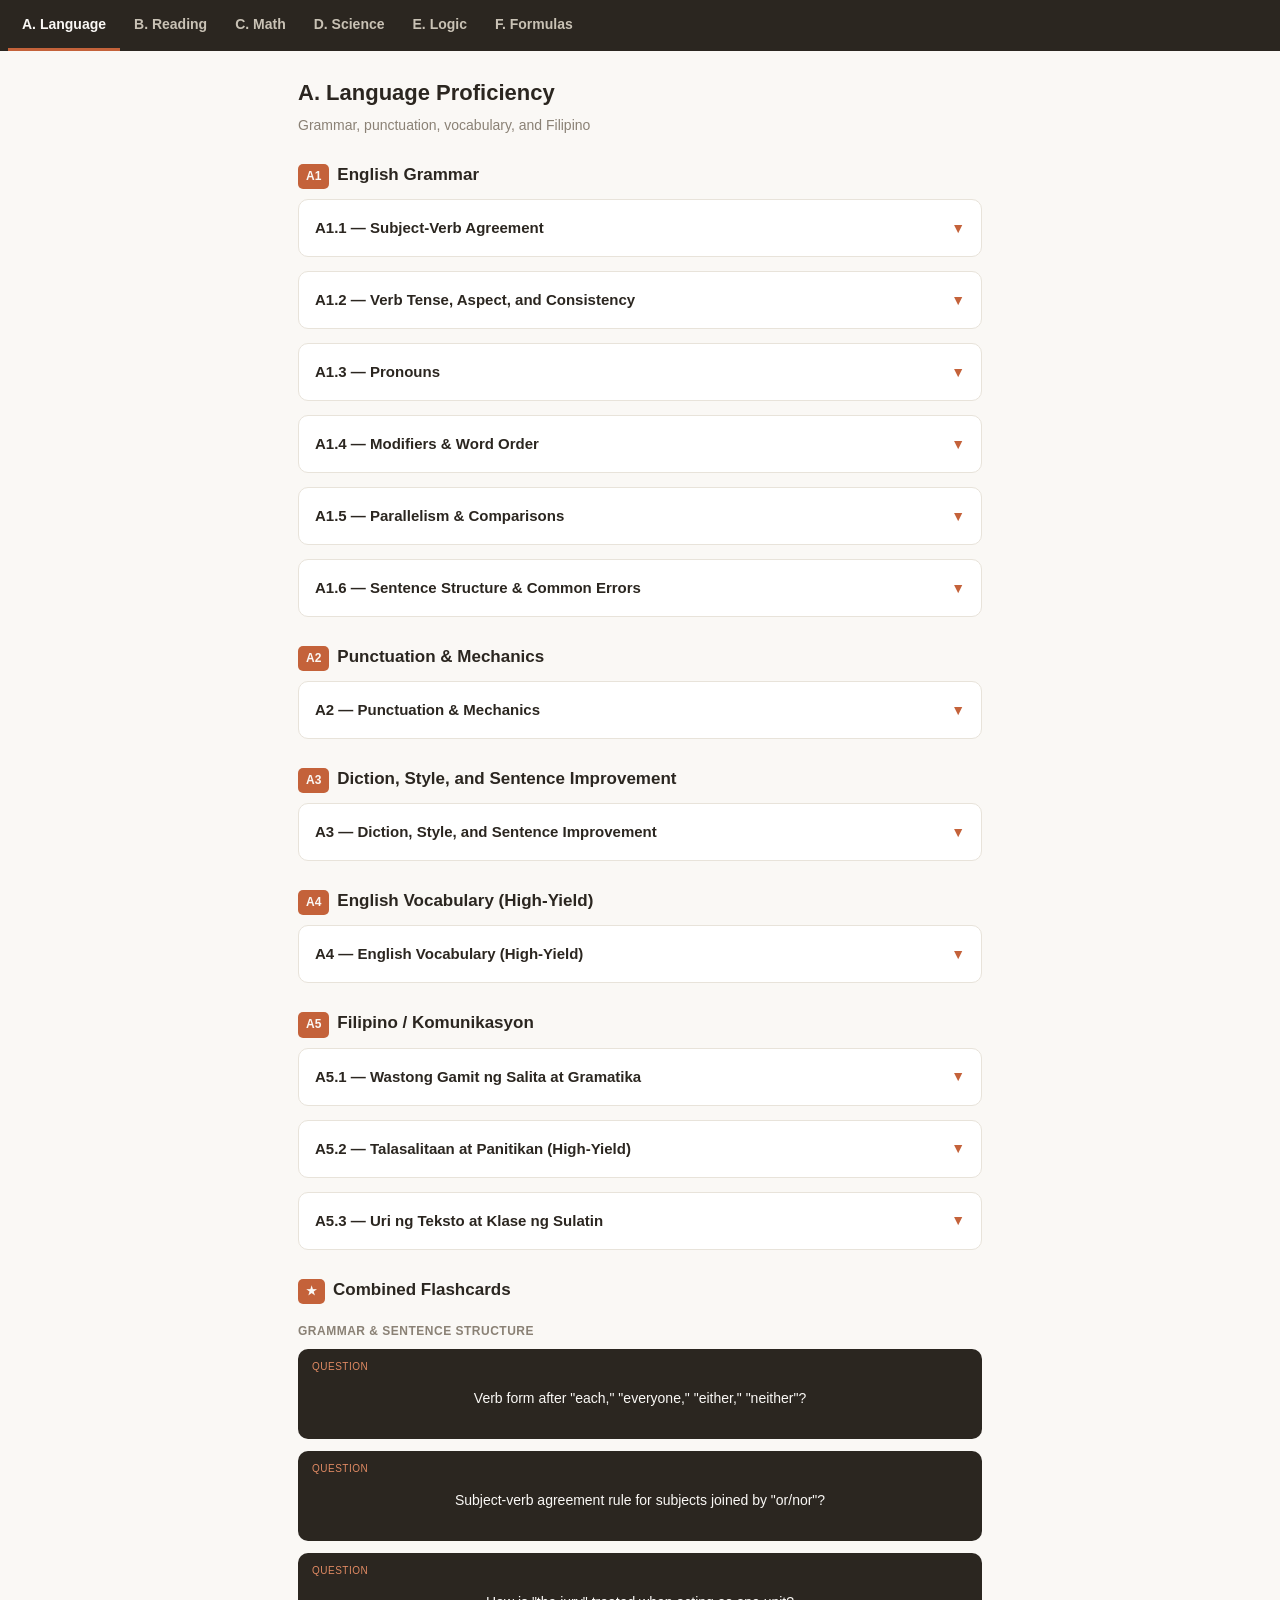
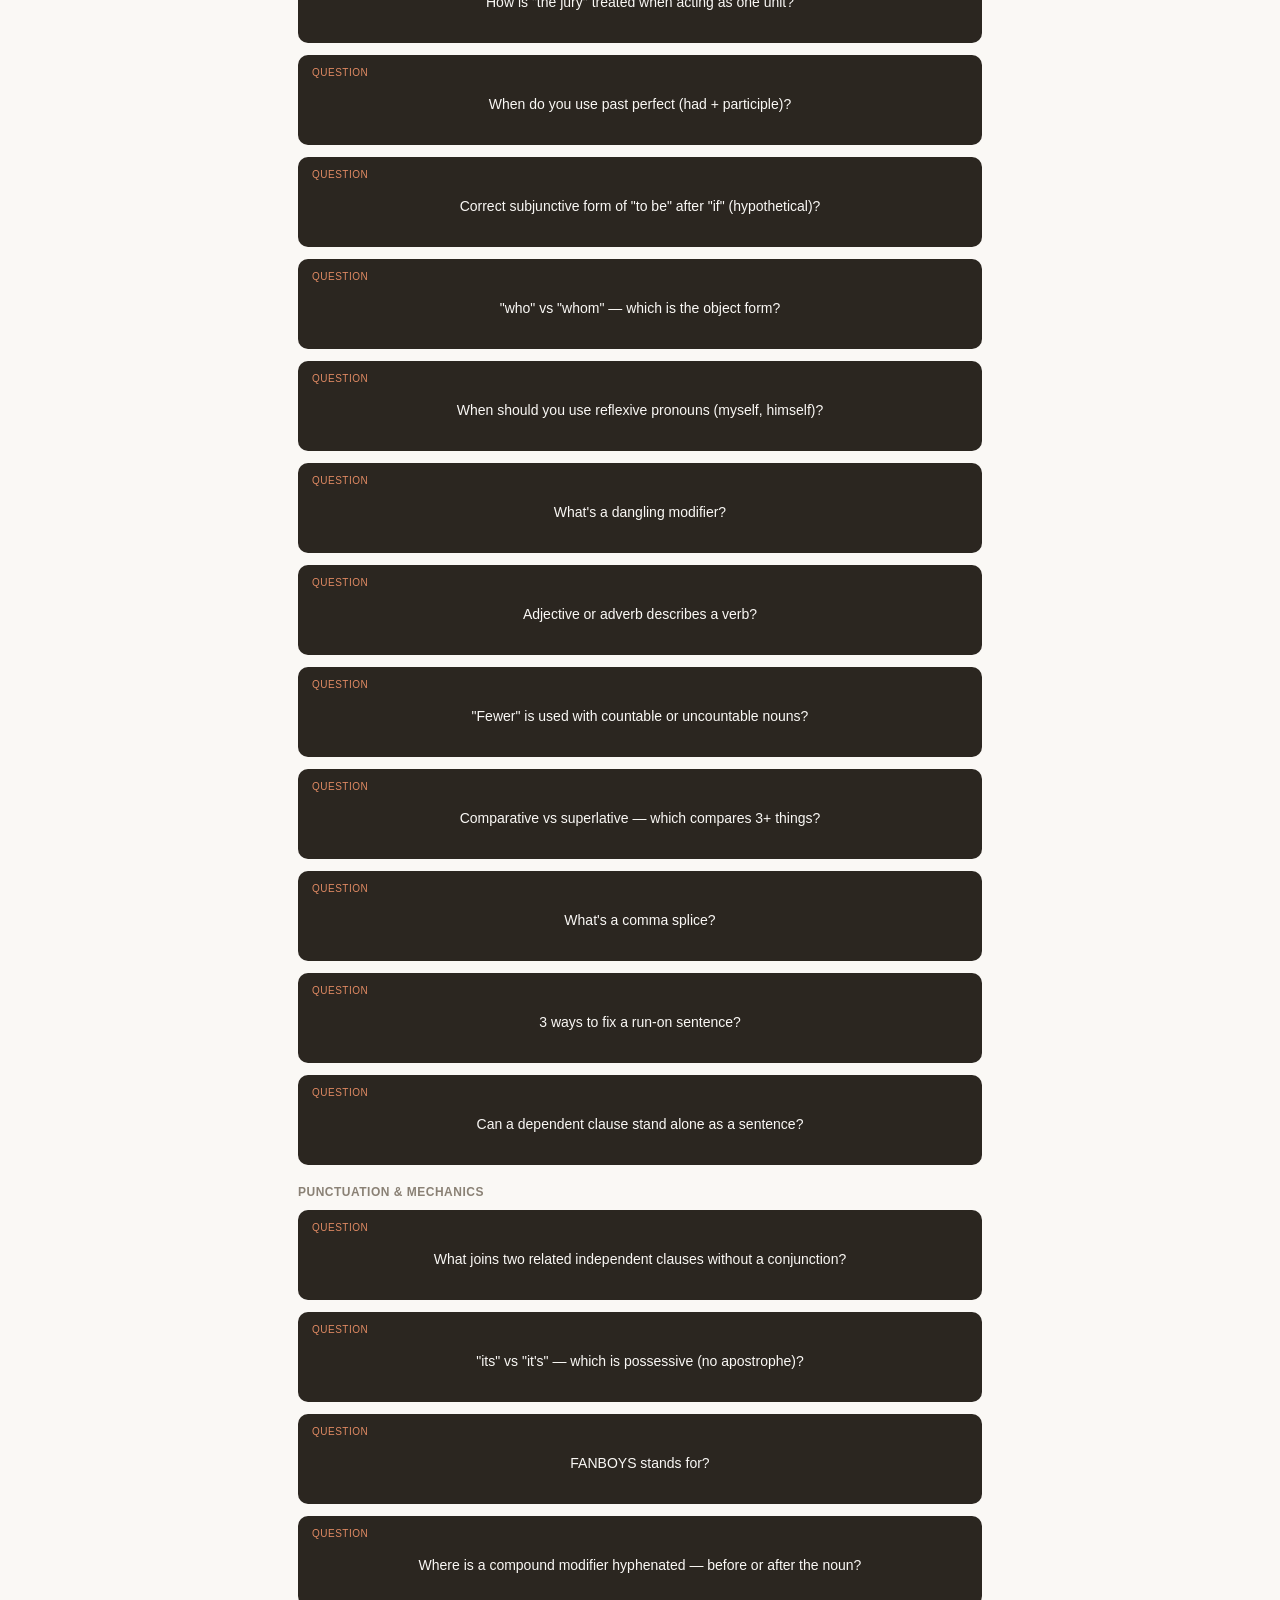
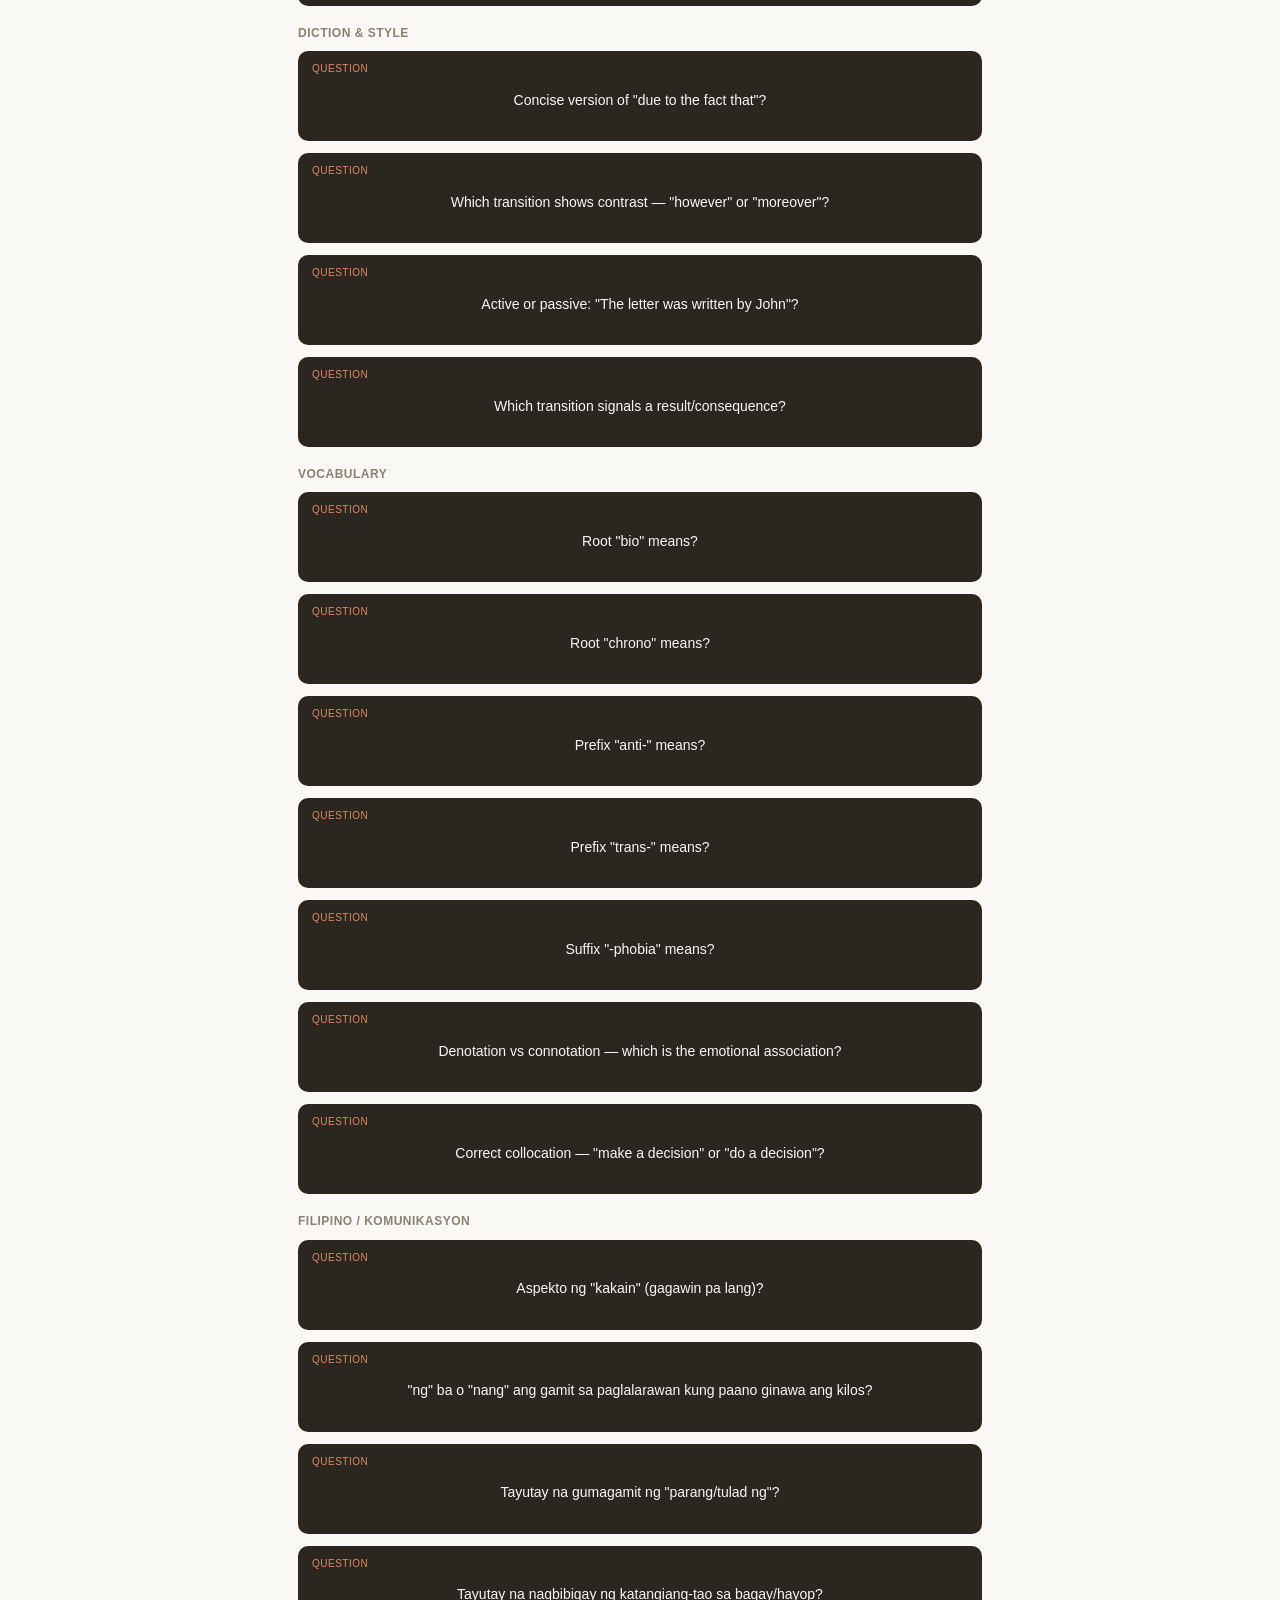
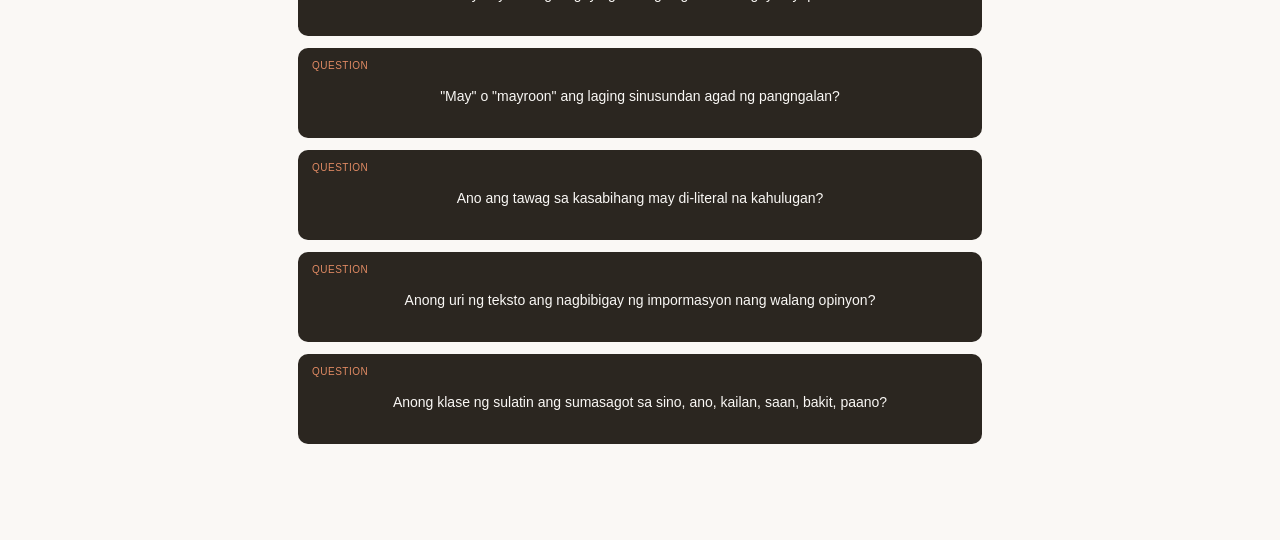
==== index.html @ 185af55c "Rename upcat_reviewer.html to index.html" ====
<!DOCTYPE html>
<html lang="en">
<head>
<meta charset="UTF-8">
<meta name="viewport" content="width=device-width, initial-scale=1.0">
<title>UPCAT Reviewer</title>
<style>
  * { margin: 0; padding: 0; box-sizing: border-box; }

  body {
    font-family: -apple-system, "Segoe UI", Roboto, sans-serif;
    background: #FAF8F5;
    color: #2B2620;
    line-height: 1.6;
    padding-bottom: 60px;
  }

  nav {
    position: sticky;
    top: 0;
    z-index: 100;
    background: #2B2620;
    display: flex;
    overflow-x: auto;
    padding: 0 8px;
  }

  nav button {
    background: none;
    border: none;
    color: #C9C2B5;
    font-size: 14px;
    font-weight: 600;
    padding: 16px 14px;
    cursor: pointer;
    white-space: nowrap;
    border-bottom: 3px solid transparent;
  }

  nav button.active {
    color: #FAF8F5;
    border-bottom: 3px solid #C4623A;
  }

  section {
    display: none;
    max-width: 720px;
    margin: 0 auto;
    padding: 24px 18px;
  }

  section.active { display: block; }

  section h1 { font-size: 22px; margin-bottom: 4px; color: #2B2620; }

  section .section-subtitle { color: #8A8175; font-size: 14px; margin-bottom: 24px; }

  .main-topic-header {
    display: flex;
    align-items: baseline;
    gap: 8px;
    margin: 26px 0 10px 0;
  }

  .main-topic-header:first-of-type { margin-top: 4px; }

  .main-topic-header .tag {
    background: #C4623A;
    color: #FAF8F5;
    font-size: 12px;
    font-weight: 700;
    padding: 3px 8px;
    border-radius: 5px;
  }

  .main-topic-header h2 { font-size: 17px; color: #2B2620; }

  .topic-card {
    background: #FFFFFF;
    border: 1px solid #E8E3DA;
    border-radius: 10px;
    margin-bottom: 14px;
    overflow: hidden;
  }

  .topic-header {
    display: flex;
    justify-content: space-between;
    align-items: center;
    padding: 16px;
    cursor: pointer;
  }

  .topic-header h3 { font-size: 15px; color: #2B2620; }

  .topic-header .chevron {
    color: #C4623A;
    transition: transform 0.2s ease;
    font-size: 14px;
    flex-shrink: 0;
    margin-left: 10px;
  }

  .topic-card.open .chevron { transform: rotate(180deg); }

  .topic-body {
    display: none;
    padding: 0 16px 18px 16px;
    border-top: 1px solid #E8E3DA;
  }

  .topic-card.open .topic-body { display: block; }

  .subtabs { display: flex; gap: 6px; margin: 14px 0; }

  .subtab-btn {
    flex: 1;
    background: #F1EDE6;
    border: none;
    border-radius: 6px;
    padding: 8px;
    font-size: 12px;
    font-weight: 600;
    color: #6B6357;
    cursor: pointer;
  }

  .subtab-btn.active { background: #2B2620; color: #FAF8F5; }

  .subtab-panel { display: none; }
  .subtab-panel.active { display: block; }

  .note-block { margin-bottom: 14px; }

  .note-block .label {
    font-size: 11px;
    font-weight: 700;
    text-transform: uppercase;
    letter-spacing: 0.5px;
    color: #C4623A;
    margin-bottom: 4px;
  }

  .note-block p, .note-block li { font-size: 14px; color: #3D372E; }
  .note-block ul { padding-left: 18px; margin-top: 4px; }
  .note-block .quote {
    font-style: italic;
    background: #F8F6F2;
    padding: 10px;
    border-left: 3px solid #C4623A;
    border-radius: 4px;
  }

  .question {
    background: #F8F6F2;
    border-radius: 8px;
    padding: 12px;
    margin-bottom: 10px;
    font-size: 14px;
  }

  .question .q-text { margin-bottom: 8px; }

  .reveal-btn {
    background: #FFF;
    border: 1px solid #C4623A;
    color: #C4623A;
    font-size: 12px;
    font-weight: 600;
    padding: 6px 10px;
    border-radius: 6px;
    cursor: pointer;
  }

  .answer {
    display: none;
    margin-top: 8px;
    padding-top: 8px;
    border-top: 1px dashed #DDD6C8;
    color: #2B6B4F;
    font-size: 13px;
  }

  .answer.shown { display: block; }

  .fc-deck { margin-top: 8px; }

  .fc-category {
    font-size: 12px;
    font-weight: 700;
    color: #8A8175;
    text-transform: uppercase;
    letter-spacing: 0.5px;
    margin: 18px 0 8px 0;
  }

  .flashcard {
    background: #2B2620;
    color: #FAF8F5;
    border-radius: 10px;
    padding: 26px 18px 18px 18px;
    min-height: 90px;
    display: flex;
    align-items: center;
    justify-content: center;
    text-align: center;
    font-size: 14px;
    cursor: pointer;
    margin-bottom: 12px;
    position: relative;
  }

  .flashcard .fc-label {
    position: absolute;
    top: 10px;
    left: 14px;
    font-size: 10px;
    text-transform: uppercase;
    color: #E08A63;
    letter-spacing: 0.5px;
  }

  .flashcard.showing-answer { background: #C4623A; }
  .flashcard.showing-answer .fc-label { color: #FFE4D6; }

  .ref-table-wrap { overflow-x: auto; margin-bottom: 20px; }

  .ref-table {
    width: 100%;
    border-collapse: collapse;
    background: #FFF;
    border-radius: 10px;
    overflow: hidden;
    font-size: 13px;
  }

  .ref-table th {
    background: #2B2620;
    color: #FAF8F5;
    text-align: left;
    padding: 10px;
    font-size: 12px;
  }

  .ref-table td {
    padding: 10px;
    border-top: 1px solid #E8E3DA;
    color: #3D372E;
  }

  .ref-table tr:nth-child(even) { background: #F8F6F2; }

  section .intro-note {
    font-size: 13px;
    color: #8A8175;
    font-style: italic;
    margin-bottom: 18px;
  }
</style>
</head>
<body>

  <nav>
    <button class="active" onclick="showSection('sectionA', this)">A. Language</button>
    <button onclick="showSection('sectionB', this)">B. Reading</button>
    <button onclick="showSection('sectionC', this)">C. Math</button>
    <button onclick="showSection('sectionD', this)">D. Science</button>
    <button onclick="showSection('sectionE', this)">E. Logic</button>
    <button onclick="showSection('sectionF', this)">F. Formulas</button>
  </nav>


  <section id="sectionA" class="active">
    <h1>A. Language Proficiency</h1>
    <p class="section-subtitle">Grammar, punctuation, vocabulary, and Filipino</p>
    <div class="main-topic-header"><span class="tag">A1</span><h2>English Grammar</h2></div>

    <div class="topic-card">
      <div class="topic-header" onclick="toggleTopic(this)">
        <h3>A1.1 — Subject-Verb Agreement</h3>
        <span class="chevron">▼</span>
      </div>
      <div class="topic-body">
        <div class="subtabs">
          <button class="subtab-btn active" onclick="showSubtab(this, 'notes')">Notes</button>
          <button class="subtab-btn" onclick="showSubtab(this, 'practice')">Practice</button>
        </div>
        <div class="subtab-panel active" data-panel="notes">
          <div class="note-block">
            <div class="label">Meaning</div>
            <p>This rule simply says that a singular subject needs a singular verb, and a plural subject needs a plural verb. It sounds easy at first, but the exam likes to hide the real subject behind tricky words, extra phrases, or unusual sentence order — so the real skill here is learning to find the <em>true</em> subject before choosing your verb. Many students get this wrong not because they don't know the rule, but because they match the verb to the wrong word in the sentence.</p>
          </div>
<div class="note-block">
            <div class="label">Examples</div>
            <ul>
<li>"Mathematics <strong>is</strong> my hardest subject." (looks plural because of the "s," but it names one single subject)</li>
<li>"Neither the coach nor the players <strong>were</strong> happy." (the verb matches the closer subject, "players")</li>
<li>"The basket of apples <strong>is</strong> on the table." (the subject is "basket," not "apples" — "of apples" is just extra description)</li>
<li>"There <strong>are</strong> three cats in the yard." (the real subject, "cats," comes after the verb, not before)</li>
<li>"Everyone in the class <strong>is</strong> required to attend." (even though "class" sounds like a group, "everyone" is the true subject, and it's always singular)</li>
</ul>
          </div>
<div class="note-block">
            <div class="label">Application</div>
            <p>When you read a sentence, find the true subject first — cover up or ignore any describing phrases sitting between the subject and the verb, since they never affect which verb form you use. Watch out for these common traps:</p>
<ul>
<li>Words like <em>mathematics, physics, news, measles</em> look plural because they end in "s," but they act as a single, singular subject.</li>
<li>With "or/nor," the verb always agrees with whichever subject sits closest to it, not the first one mentioned.</li>
<li>Indefinite pronouns like <em>each, everyone, either, neither, somebody</em> are always treated as singular, even when they seem to refer to a group of people.</li>
<li>Amounts of money, time, or distance are usually treated as one single unit rather than counted individually — "Ten dollars is enough," not "are enough," because we're thinking of it as one amount.</li>
<li>In sentences that start with "there is/are" or "here is/are," the subject actually comes <em>after</em> the verb, so you need to find it before deciding which verb form to use.</li>
</ul>
          </div>
<div class="note-block">
            <div class="label">Explanation</div>
            <p>The confusion in this topic usually comes from something sitting between the subject and the verb, or from a sentence being flipped around so the subject appears in an unusual position. The fix is always the same, no matter how tricky the sentence looks: cross out the extra describing words, locate the one true noun that is actually doing the action, and match your verb to that noun alone. Once you build the habit of finding the "real" subject first, this becomes one of the easiest topics to get consistently right, since the rule itself never changes — only the disguise around it does.</p>
          </div>
        </div>
        <div class="subtab-panel" data-panel="practice">
          <div class="question">
            <div class="q-text"><strong>1.</strong> "The committee ___ meeting every Friday."<br>a) is b) are</div>
            <button class="reveal-btn" onclick="toggleAnswer(this)">Show Answer</button>
            <div class="answer"><strong>a) is</strong> — committee is one unit here.</div>
          </div>
<div class="question">
            <div class="q-text"><strong>2.</strong> "Neither the students nor the teacher ___ prepared for the fire drill."<br>a) was b) were</div>
            <button class="reveal-btn" onclick="toggleAnswer(this)">Show Answer</button>
            <div class="answer"><strong>a) was</strong> — agrees with "teacher" (closer subject).</div>
          </div>
<div class="question">
            <div class="q-text"><strong>3.</strong> "The box of chocolates ___ already empty."<br>a) is b) are</div>
            <button class="reveal-btn" onclick="toggleAnswer(this)">Show Answer</button>
            <div class="answer"><strong>a) is</strong> — subject is "box," not "chocolates."</div>
          </div>
<div class="question">
            <div class="q-text"><strong>4.</strong> "Everyone in the room ___ excited about the field trip."<br>a) is b) are</div>
            <button class="reveal-btn" onclick="toggleAnswer(this)">Show Answer</button>
            <div class="answer"><strong>a) is</strong> — "everyone" is always singular.</div>
          </div>
<div class="question">
            <div class="q-text"><strong>5.</strong> "There ___ several reasons why the project failed."<br>a) is b) are</div>
            <button class="reveal-btn" onclick="toggleAnswer(this)">Show Answer</button>
            <div class="answer"><strong>b) are</strong> — real subject is "reasons" (plural), found after "there."</div>
          </div>
        </div>
      </div>
    </div>

    <div class="topic-card">
      <div class="topic-header" onclick="toggleTopic(this)">
        <h3>A1.2 — Verb Tense, Aspect, and Consistency</h3>
        <span class="chevron">▼</span>
      </div>
      <div class="topic-body">
        <div class="subtabs">
          <button class="subtab-btn active" onclick="showSubtab(this, 'notes')">Notes</button>
          <button class="subtab-btn" onclick="showSubtab(this, 'practice')">Practice</button>
        </div>
        <div class="subtab-panel active" data-panel="notes">
          <div class="note-block">
            <div class="label">Meaning</div>
            <p>Tense tells you <em>when</em> something happened — past, present, or future. Aspect tells you <em>how</em> the action unfolds — whether it's finished, still going on, or connected to another moment in time. This topic checks whether you can place events correctly along a timeline and keep that timeline consistent throughout a sentence or paragraph, without accidentally jumping backward or forward for no reason.</p>
          </div>
<div class="note-block">
            <div class="label">Examples</div>
            <ul>
<li>"I <strong>have finished</strong> my project." (present perfect — the action is finished, but it still matters right now, and no exact time is mentioned)</li>
<li>"She <strong>had left</strong> before I arrived." (past perfect — this shows which of two past events happened <em>first</em>)</li>
<li>"They <strong>are studying</strong> right now." (present progressive — an action that is happening at this exact moment)</li>
<li>"By next year, I <strong>will have graduated</strong>." (future perfect — an action that will be complete before a specific point in the future)</li>
<li>"If I <strong>were</strong> taller, I would join the team." (subjunctive mood — describes a wish or a situation that isn't actually true)</li>
</ul>
          </div>
<div class="note-block">
            <div class="label">Application</div>
            <p>Ask yourself: did this happen before, during, or after another action in the sentence? If two things happened in the past but one happened clearly <em>before</em> the other, use the past perfect ("had + participle") for the earlier event, and simple past for the later one. If a sentence describes a wish, a guess, or a hypothetical situation that isn't real, use "were" instead of "was," even with subjects like "I" or "he/she" — this is called the subjunctive mood, and it's a common trap on the exam. Also pay close attention to irregular verbs (like <em>go/went/gone</em> or <em>write/wrote/written</em>), since their past tense and past participle forms don't follow the usual "-ed" pattern and are easy to mix up.</p>
          </div>
<div class="note-block">
            <div class="label">Explanation</div>
            <p>Most tense errors happen when a sentence starts off in one tense and then quietly switches to another without a good reason — for example, starting a story in the past tense and then suddenly describing an action in the present tense. To avoid this, read the whole sentence (or even the whole paragraph) as one single timeline in your head, and make sure every verb fits naturally into that same timeline unless the meaning genuinely requires a shift, like moving from something that already happened to something that is still ongoing. With practice, this becomes a matter of "listening" to whether the sentence sounds consistent, rather than memorizing complicated rules.</p>
          </div>
        </div>
        <div class="subtab-panel" data-panel="practice">
          <div class="question">
            <div class="q-text"><strong>1.</strong> "By the time the ambulance arrived, the patient ___ already passed away."<br>a) has b) had</div>
            <button class="reveal-btn" onclick="toggleAnswer(this)">Show Answer</button>
            <div class="answer"><strong>b) had</strong> — past perfect; happened before another past event.</div>
          </div>
<div class="question">
            <div class="q-text"><strong>2.</strong> Spot the error: "Yesterday, she goes to the market and bought fish."</div>
            <button class="reveal-btn" onclick="toggleAnswer(this)">Show Answer</button>
            <div class="answer"><strong></strong> "goes" should be "went" — both actions are in the past, need consistency.</div>
          </div>
<div class="question">
            <div class="q-text"><strong>3.</strong> "If I ___ you, I would apologize first."<br>a) was b) were</div>
            <button class="reveal-btn" onclick="toggleAnswer(this)">Show Answer</button>
            <div class="answer"><strong>b) were</strong> — subjunctive for hypothetical.</div>
          </div>
<div class="question">
            <div class="q-text"><strong>4.</strong> Choose the correct past participle: "The window was ___ during the storm."<br>a) broke b) broken</div>
            <button class="reveal-btn" onclick="toggleAnswer(this)">Show Answer</button>
            <div class="answer"><strong>b) broken</strong> — past participle used with "was" (passive voice).</div>
          </div>
<div class="question">
            <div class="q-text"><strong>5.</strong> "The teacher requested that every student ___ their assignment on time."<br>a) submits b) submit</div>
            <button class="reveal-btn" onclick="toggleAnswer(this)">Show Answer</button>
            <div class="answer"><strong>b) submit</strong> — subjunctive after a formal request/demand.</div>
          </div>
        </div>
      </div>
    </div>

    <div class="topic-card">
      <div class="topic-header" onclick="toggleTopic(this)">
        <h3>A1.3 — Pronouns</h3>
        <span class="chevron">▼</span>
      </div>
      <div class="topic-body">
        <div class="subtabs">
          <button class="subtab-btn active" onclick="showSubtab(this, 'notes')">Notes</button>
          <button class="subtab-btn" onclick="showSubtab(this, 'practice')">Practice</button>
        </div>
        <div class="subtab-panel active" data-panel="notes">
          <div class="note-block">
            <div class="label">Meaning</div>
            <p>A pronoun is a word that stands in for a noun so we don't have to keep repeating the same name (like using "he" instead of saying "John" every single time). This topic checks two things: first, whether you can clearly match a pronoun to the exact noun it's replacing, and second, whether you're using the correct <em>form</em> of that pronoun depending on its job in the sentence — whether it's doing the action or receiving it.</p>
          </div>
<div class="note-block">
            <div class="label">Examples</div>
            <ul>
<li>"Each student must submit <strong>his/her</strong> essay." (the pronoun matches the singular noun "each student")</li>
<li>"<strong>Whom</strong> did you call?" (object form, since "whom" is receiving the action of calling, not doing it)</li>
<li>"Please send the report to John or <strong>me</strong>." (object pronoun — not "myself," since there's no reason to use a reflexive pronoun here)</li>
<li>"My car, <strong>which</strong> is red, needs repair." (this gives extra, non-essential information about the car)</li>
<li>"The book <strong>that</strong> I borrowed is due tomorrow." (this identifies specifically which book — essential information)</li>
</ul>
          </div>
<div class="note-block">
            <div class="label">Application</div>
            <p>First, find the noun the pronoun is replacing (called its antecedent), and make sure the two match in number — singular pronoun for a singular noun, plural for plural. Second, check whether the pronoun is doing the action in the sentence (subject form: I, he, she, they, who) or receiving the action (object form: me, him, her, them, whom). A simple trick for "who" vs. "whom": if you could answer the question with "he" or "she," use "who"; if you'd answer with "him" or "her," use "whom." Only use reflexive pronouns (myself, himself, themselves) when the subject and the object of the sentence are literally the same person — never just to sound more polite or formal.</p>
          </div>
<div class="note-block">
            <div class="label">Explanation</div>
            <p>Confusion in this topic happens most often when a pronoun could refer to more than one noun in the sentence, leaving the reader unsure who or what is actually being talked about — this is called a vague or ambiguous reference, and it's a common error type tested on the exam. Another frequent mistake is using "myself" simply because it sounds more formal or polite, even though it's grammatically incorrect unless the subject and object are the same person. The best habit to build is tracing every pronoun back to one clear, specific noun before deciding which form fits — if you can't clearly identify what the pronoun refers to, the sentence likely needs to be rewritten.</p>
          </div>
        </div>
        <div class="subtab-panel" data-panel="practice">
          <div class="question">
            <div class="q-text"><strong>1.</strong> "Each of the boys forgot ___ jacket at school."<br>a) his b) their</div>
            <button class="reveal-btn" onclick="toggleAnswer(this)">Show Answer</button>
            <div class="answer"><strong>a) his</strong> — "each" is singular (traditional grammar rule).</div>
          </div>
<div class="question">
            <div class="q-text"><strong>2.</strong> "___ is going to the party tonight?"<br>a) Who b) Whom</div>
            <button class="reveal-btn" onclick="toggleAnswer(this)">Show Answer</button>
            <div class="answer"><strong>a) Who</strong> — subject of the sentence.</div>
          </div>
<div class="question">
            <div class="q-text"><strong>3.</strong> Spot the error: "The manager gave the assignment to Sarah and myself."</div>
            <button class="reveal-btn" onclick="toggleAnswer(this)">Show Answer</button>
            <div class="answer"><strong></strong> "myself" should be "me" — reflexive pronoun misused; should be object pronoun.</div>
          </div>
<div class="question">
            <div class="q-text"><strong>4.</strong> "This backpack is ___ than mine."<br>a) hers b) her</div>
            <button class="reveal-btn" onclick="toggleAnswer(this)">Show Answer</button>
            <div class="answer"><strong>a) hers</strong> — possessive pronoun (stands alone, no noun after it).</div>
          </div>
<div class="question">
            <div class="q-text"><strong>5.</strong> Identify the vague pronoun reference: "When the teacher spoke to the principal, she seemed upset." What's unclear?</div>
            <button class="reveal-btn" onclick="toggleAnswer(this)">Show Answer</button>
            <div class="answer"><strong></strong> It's unclear whether "she" refers to the teacher or the principal — needs to be rewritten with a specific name.</div>
          </div>
        </div>
      </div>
    </div>

    <div class="topic-card">
      <div class="topic-header" onclick="toggleTopic(this)">
        <h3>A1.4 — Modifiers & Word Order</h3>
        <span class="chevron">▼</span>
      </div>
      <div class="topic-body">
        <div class="subtabs">
          <button class="subtab-btn active" onclick="showSubtab(this, 'notes')">Notes</button>
          <button class="subtab-btn" onclick="showSubtab(this, 'practice')">Practice</button>
        </div>
        <div class="subtab-panel active" data-panel="notes">
          <div class="note-block">
            <div class="label">Meaning</div>
            <p>A modifier is a word or phrase that describes or gives more information about something else in the sentence — an adjective describing a noun, or an adverb describing a verb. This topic tests whether the modifier is placed close enough to the exact word it's meant to describe, because if it's too far away, the sentence can accidentally end up saying something completely different from what you intended.</p>
          </div>
<div class="note-block">
            <div class="label">Examples</div>
            <ul>
<li>Wrong: "She almost drove her kids to school every day." (this sounds like she almost did the whole activity of driving, which isn't what's meant)</li>
<li>Right: "She drove her kids to school almost every day." (now "almost" correctly describes "every day," meaning she did it on most days but not all)</li>
<li>Wrong: "Walking to school, the rain started pouring." (this literally suggests the rain was the one walking, which makes no sense)</li>
<li>Right: "Walking to school, I got caught in the rain." (now it's clear that "I" is the one walking)</li>
<li>"She sings <strong>well</strong>." (adverb, describing the verb "sings" — how she sings) vs. "She is a <strong>good</strong> singer." (adjective, describing the noun "singer" — what kind of singer she is)</li>
</ul>
          </div>
<div class="note-block">
            <div class="label">Application</div>
            <p>When you read a sentence, check exactly which word the modifier is sitting closest to — is that really the word it should be describing, or did it accidentally attach itself to the wrong one? If a sentence starts with a describing phrase (like "Walking to school..." or "After finishing the race..."), the very next word after the comma should be the person or thing actually doing that action; if it isn't, the modifier is "dangling" with nothing to attach to. Also double-check whether a word is describing an action (a verb) — which needs the adverb form (usually ending in "-ly") — or describing a person or thing (a noun) — which needs the adjective form instead.</p>
          </div>
<div class="note-block">
            <div class="label">Explanation</div>
            <p>These errors happen because English allows a fair amount of freedom in how you arrange words, which means a modifier can accidentally end up attached to the wrong part of the sentence without the writer even noticing. The fix is always the same: physically move the modifier so it sits directly next to the exact word or person it's meant to describe, or, if the sentence is missing a clear "doer" altogether, add one in. Reading a sentence slowly and literally — asking "does this actually make sense as written?" — is often enough to catch these errors, since misplaced and dangling modifiers tend to create sentences that sound a little strange or even silly once you notice them.</p>
          </div>
        </div>
        <div class="subtab-panel" data-panel="practice">
          <div class="question">
            <div class="q-text"><strong>1.</strong> Fix the misplaced modifier: "He served pizza to the guests on paper plates."</div>
            <button class="reveal-btn" onclick="toggleAnswer(this)">Show Answer</button>
            <div class="answer"><strong></strong> "He served pizza on paper plates to the guests." (the plates, not the guests, are on paper)</div>
          </div>
<div class="question">
            <div class="q-text"><strong>2.</strong> Fix the dangling modifier: "After finishing the race, a medal was given to her."</div>
            <button class="reveal-btn" onclick="toggleAnswer(this)">Show Answer</button>
            <div class="answer"><strong></strong> "After finishing the race, <strong>she</strong> was given a medal." (need a clear doer)</div>
          </div>
<div class="question">
            <div class="q-text"><strong>3.</strong> "He speaks ___ for a foreigner."<br>a) good b) well</div>
            <button class="reveal-btn" onclick="toggleAnswer(this)">Show Answer</button>
            <div class="answer"><strong>b) well</strong> — describes the verb "speaks," needs an adverb.</div>
          </div>
<div class="question">
            <div class="q-text"><strong>4.</strong> Identify the error: "I don't want no dessert tonight."</div>
            <button class="reveal-btn" onclick="toggleAnswer(this)">Show Answer</button>
            <div class="answer"><strong></strong> Double negative — should be "I don't want any dessert tonight."</div>
          </div>
<div class="question">
            <div class="q-text"><strong>5.</strong> Explain the meaning difference: "She only smiled at him" vs "Only she smiled at him."</div>
            <button class="reveal-btn" onclick="toggleAnswer(this)">Show Answer</button>
            <div class="answer"><strong></strong> First = smiling was the only thing she did (didn't speak, wave, etc.); Second = she was the only person who smiled (no one else did).</div>
          </div>
        </div>
      </div>
    </div>

    <div class="topic-card">
      <div class="topic-header" onclick="toggleTopic(this)">
        <h3>A1.5 — Parallelism & Comparisons</h3>
        <span class="chevron">▼</span>
      </div>
      <div class="topic-body">
        <div class="subtabs">
          <button class="subtab-btn active" onclick="showSubtab(this, 'notes')">Notes</button>
          <button class="subtab-btn" onclick="showSubtab(this, 'practice')">Practice</button>
        </div>
        <div class="subtab-panel active" data-panel="notes">
          <div class="note-block">
            <div class="label">Meaning</div>
            <p>Parallelism means keeping the same grammatical form for every item in a list or a pair of ideas, so the sentence flows smoothly and evenly instead of feeling awkward or lopsided. Comparisons, meanwhile, need to compare things that are actually the same <em>type</em> of thing — not accidentally compare a thing to a completely unrelated category, which is a subtle error that's easy to miss on a first read.</p>
          </div>
<div class="note-block">
            <div class="label">Examples</div>
            <ul>
<li>Wrong: "She likes reading, to write, and painting." → Right: "She likes reading, writing, and painting." (all three items now end in "-ing," matching in form)</li>
<li>Wrong: "The price of milk is higher than soda." → Right: "The price of milk is higher than <strong>that of</strong> soda." (this compares price to price, not price to an actual drink)</li>
<li>"I have <strong>less</strong> homework tonight." (uncountable — you can't count "homework" one by one) vs. "I have <strong>fewer</strong> assignments tonight." (countable — you can count assignments individually: one, two, three)</li>
<li>"She is <strong>taller</strong> than her brother." (comparative form, used when comparing exactly two people) vs. "She is the <strong>tallest</strong> in her family." (superlative form, used when comparing three or more people)</li>
<li>"Not only did he apologize, but he also <strong>offered</strong> to help." (parallel verb forms after "not only... but also")</li>
</ul>
          </div>
<div class="note-block">
            <div class="label">Application</div>
            <p>When you see a list joined by commas or the word "and," check that every single item in that list has the same grammatical shape — either all verbs in "-ing" form, all plain nouns, or all simple verbs, but not a mix of different forms. For comparison sentences, read carefully and ask yourself: "Am I comparing two genuinely similar things, or did I accidentally compare a thing to a completely different kind of thing?" For "fewer" versus "less," a quick test is to ask if you could count the item one at a time — if yes, use "fewer"; if it's more like a general amount or substance, use "less."</p>
          </div>
<div class="note-block">
            <div class="label">Explanation</div>
            <p>Parallelism errors usually happen when a writer starts a list using one grammatical form and then unconsciously drifts into a different one partway through, often without even realizing it while writing quickly. Comparison errors, on the other hand, usually happen when a sentence accidentally drops an important connecting word (like "that of" or "compared to"), causing the two sides of the comparison to no longer match up logically, even though the sentence might still "sound fine" on a quick read. The best way to catch both types of errors is to slow down and read the sentence item by item, or side by side for comparisons, rather than reading the whole thing quickly as one block.</p>
          </div>
        </div>
        <div class="subtab-panel" data-panel="practice">
          <div class="question">
            <div class="q-text"><strong>1.</strong> Fix the parallelism error: "The recipe requires mixing the batter, to preheat the oven, and greasing the pan."</div>
            <button class="reveal-btn" onclick="toggleAnswer(this)">Show Answer</button>
            <div class="answer"><strong></strong> "...mixing the batter, preheating the oven, and greasing the pan."</div>
          </div>
<div class="question">
            <div class="q-text"><strong>2.</strong> "I have ___ homework tonight than I did yesterday."<br>a) fewer b) less</div>
            <button class="reveal-btn" onclick="toggleAnswer(this)">Show Answer</button>
            <div class="answer"><strong>b) less</strong> — homework is uncountable.</div>
          </div>
<div class="question">
            <div class="q-text"><strong>3.</strong> Fix the illogical comparison: "The population of Manila is larger than Cebu."</div>
            <button class="reveal-btn" onclick="toggleAnswer(this)">Show Answer</button>
            <div class="answer"><strong></strong> "The population of Manila is larger than <strong>that of</strong> Cebu." (comparing population to population)</div>
          </div>
<div class="question">
            <div class="q-text"><strong>4.</strong> "Of the two answers, this one is ___."<br>a) better b) best</div>
            <button class="reveal-btn" onclick="toggleAnswer(this)">Show Answer</button>
            <div class="answer"><strong>a) better</strong> — comparative, only 2 items being compared.</div>
          </div>
<div class="question">
            <div class="q-text"><strong>5.</strong> Fix: "He is both intelligent and a hard worker."</div>
            <button class="reveal-btn" onclick="toggleAnswer(this)">Show Answer</button>
            <div class="answer"><strong></strong> "He is both intelligent and hard-working." (parallel adjective forms) — or "He is both an intelligent person and a hard worker" (parallel nouns).</div>
          </div>
        </div>
      </div>
    </div>

    <div class="topic-card">
      <div class="topic-header" onclick="toggleTopic(this)">
        <h3>A1.6 — Sentence Structure & Common Errors</h3>
        <span class="chevron">▼</span>
      </div>
      <div class="topic-body">
        <div class="subtabs">
          <button class="subtab-btn active" onclick="showSubtab(this, 'notes')">Notes</button>
          <button class="subtab-btn" onclick="showSubtab(this, 'practice')">Practice</button>
        </div>
        <div class="subtab-panel active" data-panel="notes">
          <div class="note-block">
            <div class="label">Meaning</div>
            <p>This topic checks whether you can tell a truly complete sentence apart from a broken one — either too short and unfinished (called a fragment) or two full sentences squeezed together incorrectly without the right connector (called a run-on). Being able to spot these quickly is one of the most practical skills for both grammar questions and for improving your own writing.</p>
          </div>
<div class="note-block">
            <div class="label">Examples</div>
            <ul>
<li>Fragment: "Because she was exhausted." (this leaves us hanging — we know <em>why</em>, but not <em>what happened</em> as a result)</li>
<li>Complete: "Because she was exhausted, she went to bed early." (now the sentence delivers a full, complete thought)</li>
<li>Run-on/comma splice: "I like pizza, I eat it every week." (two complete sentences joined by only a comma, which isn't strong enough on its own)</li>
<li>Fixed: "I like pizza. I eat it every week." or "I like pizza, <strong>and</strong> I eat it every week." or "I like pizza; I eat it every week."</li>
<li>Voice inconsistency: "He cooked dinner, and the dishes were washed by her." → Fixed: "He cooked dinner, and she washed the dishes." (both halves now use active voice)</li>
</ul>
          </div>
<div class="note-block">
            <div class="label">Application</div>
            <p>Read the sentence and ask yourself: does it have a clear subject, a verb, and a complete thought that could stand on its own? If a sentence starts with a word like "because," "although," "since," or "when," and nothing else follows to complete the thought, it's a fragment. If you notice two complete sentences joined by nothing but a comma, that's a comma splice — you'll need to fix it using a period, a semicolon, or a proper conjunction like "and," "but," or "so" instead. It also helps to check that the whole sentence stays in the same voice throughout — either both halves active (subject does the action) or both passive (subject receives the action), rather than mixing the two.</p>
          </div>
<div class="note-block">
            <div class="label">Explanation</div>
            <p>Fragments happen because a dependent clause — one that starts with a word like "although" or "because" — can sound like it's expressing a complete idea, when in reality it's "leaning" on a main clause that never actually shows up in the sentence. Run-ons happen for the opposite reason: when we write quickly, we sometimes connect two genuinely complete ideas using just a comma, when the relationship between them actually needs a stronger connector to hold them together properly. Learning to tell the difference between a clause that can "stand on its own" (independent) and one that needs support from another clause (dependent) is really the key skill that solves both of these common problems at once.</p>
          </div>
        </div>
        <div class="subtab-panel" data-panel="practice">
          <div class="question">
            <div class="q-text"><strong>1.</strong> Is this a fragment or a complete sentence? "Since the store was closed."</div>
            <button class="reveal-btn" onclick="toggleAnswer(this)">Show Answer</button>
            <div class="answer"><strong></strong> Fragment — dependent clause with no main clause attached.</div>
          </div>
<div class="question">
            <div class="q-text"><strong>2.</strong> Fix the run-on: "The exam was difficult many students struggled to finish."</div>
            <button class="reveal-btn" onclick="toggleAnswer(this)">Show Answer</button>
            <div class="answer"><strong></strong> "The exam was difficult; many students struggled to finish." (or use a period, or add "so")</div>
          </div>
<div class="question">
            <div class="q-text"><strong>3.</strong> Fix the faulty coordination: "She studied hard, and she failed the test."</div>
            <button class="reveal-btn" onclick="toggleAnswer(this)">Show Answer</button>
            <div class="answer"><strong></strong> "<strong>Although</strong> she studied hard, she failed the test." (contrast, not addition)</div>
          </div>
<div class="question">
            <div class="q-text"><strong>4.</strong> Fix the voice inconsistency: "The teacher graded the essays, and the feedback was given by her the next day."</div>
            <button class="reveal-btn" onclick="toggleAnswer(this)">Show Answer</button>
            <div class="answer"><strong></strong> "The teacher graded the essays, and she gave the feedback the next day."</div>
          </div>
<div class="question">
            <div class="q-text"><strong>5.</strong> Identify which is an independent clause: "Although he was tired" or "He was tired."</div>
            <button class="reveal-btn" onclick="toggleAnswer(this)">Show Answer</button>
            <div class="answer"><strong></strong> "He was tired" — it can stand alone; "Although he was tired" is dependent (needs a main clause).</div>
          </div>
        </div>
      </div>
    </div>
<div class="main-topic-header"><span class="tag">A2</span><h2>Punctuation & Mechanics</h2></div>

    <div class="topic-card">
      <div class="topic-header" onclick="toggleTopic(this)">
        <h3>A2 — Punctuation & Mechanics</h3>
        <span class="chevron">▼</span>
      </div>
      <div class="topic-body">
        <div class="subtabs">
          <button class="subtab-btn active" onclick="showSubtab(this, 'notes')">Notes</button>
          <button class="subtab-btn" onclick="showSubtab(this, 'practice')">Practice</button>
        </div>
        <div class="subtab-panel active" data-panel="notes">
          <div class="note-block">
            <div class="label">Meaning</div>
            <p>This topic covers the small but powerful marks — commas, semicolons, colons, apostrophes, hyphens — that hold a sentence together and shape its meaning. Even though these marks are tiny, using the wrong one can genuinely confuse the reader or change what a sentence actually means, which is why each mark has one specific, consistent job that it's meant to do, and mixing them up is the most common mistake students make on this topic.</p>
          </div>
<div class="note-block">
            <div class="label">Examples</div>
            <ul>
<li>Comma: "After the game, we went home." (used after an introductory phrase, before the main part of the sentence begins)</li>
<li>Semicolon: "I have a test tomorrow; I need to study." (joins two closely related, complete sentences without needing a conjunction like "and")</li>
<li>Colon: "She packed three things: a book, a jacket, and snacks." (introduces a list, but only works after a sentence that could already stand complete on its own)</li>
<li>Apostrophe: "<strong>It's</strong> almost time for dinner, and the dog wagged <strong>its</strong> tail." (it's = it is/it has; its = possessive form, and it never takes an apostrophe)</li>
<li>Hyphen: "a <strong>well-known</strong> author" (hyphenated when the two describing words come directly before the noun) vs. "the author is <strong>well known</strong>" (no hyphen needed when the words come after the noun instead)</li>
</ul>
          </div>
<div class="note-block">
            <div class="label">Application</div>
            <p>Before using a semicolon or a colon, always check what comes <em>right before</em> it — is that part a complete sentence on its own? If yes, both marks can work there; if not, you likely need a comma instead. Before writing "it's," pause and ask yourself if you actually mean "it is" — if the answer is no, you almost certainly want "its" instead, with no apostrophe at all. When two describing words are working together directly in front of a noun (like "well-known author" or "fast-moving car"), connect them with a hyphen; but if those same words appear <em>after</em> the noun instead, the hyphen is dropped.</p>
          </div>
<div class="note-block">
            <div class="label">Explanation</div>
            <p>Most punctuation mistakes happen because these marks get treated as if they're interchangeable, when in fact each one carries a slightly different "strength" or purpose — a comma is the weakest connector, a semicolon is stronger and joins two complete ideas, and a colon works almost like an announcement, introducing something that follows. The most reliable trick for mastering this topic is to always check what comes immediately before the punctuation mark: is it a complete thought, or not? That single question usually tells you exactly which mark actually belongs there, without needing to memorize a long list of separate rules.</p>
          </div>
        </div>
        <div class="subtab-panel" data-panel="practice">
          <div class="question">
            <div class="q-text"><strong>1.</strong> Choose correctly: "___ almost time for dinner, and the dog wagged ___ tail."</div>
            <button class="reveal-btn" onclick="toggleAnswer(this)">Show Answer</button>
            <div class="answer"><strong></strong> "<strong>It's</strong> almost time for dinner, and the dog wagged <strong>its</strong> tail."</div>
          </div>
<div class="question">
            <div class="q-text"><strong>2.</strong> Fix the colon error: "My favorite subjects are: math, science, and English."</div>
            <button class="reveal-btn" onclick="toggleAnswer(this)">Show Answer</button>
            <div class="answer"><strong></strong> "My favorite subjects are math, science, and English." (no colon — "are" isn't a complete clause on its own before a list)</div>
          </div>
<div class="question">
            <div class="q-text"><strong>3.</strong> Choose the correct word: "The rainy weather will surely ___ our travel plans."<br>a) affect b) effect</div>
            <button class="reveal-btn" onclick="toggleAnswer(this)">Show Answer</button>
            <div class="answer"><strong>a) affect</strong> — verb meaning "to influence."</div>
          </div>
<div class="question">
            <div class="q-text"><strong>4.</strong> Punctuate correctly: "I woke up early I had a big exam that day"</div>
            <button class="reveal-btn" onclick="toggleAnswer(this)">Show Answer</button>
            <div class="answer"><strong></strong> "I woke up early; I had a big exam that day." (or use a period, or "because")</div>
          </div>
<div class="question">
            <div class="q-text"><strong>5.</strong> Choose the correct hyphenation: "The (well known / well-known) singer performed live." vs. "The singer is (well known / well-known)."</div>
            <button class="reveal-btn" onclick="toggleAnswer(this)">Show Answer</button>
            <div class="answer"><strong></strong> "The <strong>well-known</strong> singer performed live." (before noun — hyphenated) / "The singer is <strong>well known</strong>." (after — no hyphen)</div>
          </div>
        </div>
      </div>
    </div>
<div class="main-topic-header"><span class="tag">A3</span><h2>Diction, Style, and Sentence Improvement</h2></div>

    <div class="topic-card">
      <div class="topic-header" onclick="toggleTopic(this)">
        <h3>A3 — Diction, Style, and Sentence Improvement</h3>
        <span class="chevron">▼</span>
      </div>
      <div class="topic-body">
        <div class="subtabs">
          <button class="subtab-btn active" onclick="showSubtab(this, 'notes')">Notes</button>
          <button class="subtab-btn" onclick="showSubtab(this, 'practice')">Practice</button>
        </div>
        <div class="subtab-panel active" data-panel="notes">
          <div class="note-block">
            <div class="label">Meaning</div>
            <p>This topic is about writing clearly and directly — cutting out unnecessary words, choosing an appropriate tone for the situation, and picking the version of a sentence that expresses the same idea in the clearest, most effective way possible. These often show up as "which of the following sentences is the best revision?" type questions, which test not just correctness, but overall quality and clarity of writing.</p>
          </div>
<div class="note-block">
            <div class="label">Examples</div>
            <ul>
<li>Wordy: "due to the fact that" → Concise: "because" (says the exact same thing in far fewer words)</li>
<li>Informal: "The results were kinda surprising." → Formal: "The results were somewhat surprising." (more appropriate for academic or professional writing)</li>
<li>Vague: "The situation was bad." → Precise: "The economy entered a recession." (gives the reader an actual, specific picture instead of a vague feeling)</li>
<li>Passive: "The plan was approved by the committee." → Active: "The committee approved the plan." (more direct, and usually a few words shorter too)</li>
<li>Contrast transition: "The team trained hard every day; <strong>however</strong>, they still lost." (signals that the second idea goes against what you'd expect from the first)</li>
</ul>
          </div>
<div class="note-block">
            <div class="label">Application</div>
            <p>When revising a sentence, first scan for wordy or padded phrases that could be shortened without losing any of the original meaning — common culprits include "due to the fact that," "in order to," and "at this point in time." Next, check the overall tone: does it match a formal or academic setting, or does it accidentally slip into casual, spoken-style language? It's also worth checking whether a sentence would sound clearer written in active voice (where the subject directly performs the action) rather than passive voice (where the subject receives the action instead), unless there's a specific reason to keep it passive, such as when the doer of the action is unknown or unimportant. Finally, when a question asks you to pick the best transition word, match it carefully to the actual relationship between the two ideas — is it a contrast, a result, an addition, or an example?</p>
          </div>
<div class="note-block">
            <div class="label">Explanation</div>
            <p>Wordiness and vague language tend to creep into writing simply because we're used to speaking casually in everyday conversation, but formal or academic writing generally rewards being direct and specific instead. Active voice tends to read more clearly because it always tells you exactly who is doing what, while passive voice can sometimes hide that information or make a sentence feel a little more distant and roundabout. The central skill being tested throughout this whole topic is really just one simple question, applied over and over: "Can this idea be expressed in fewer, clearer words, without losing any of its original meaning?"</p>
          </div>
        </div>
        <div class="subtab-panel" data-panel="practice">
          <div class="question">
            <div class="q-text"><strong>1.</strong> Make this concise: "Due to the fact that traffic was heavy, we arrived late."</div>
            <button class="reveal-btn" onclick="toggleAnswer(this)">Show Answer</button>
            <div class="answer"><strong></strong> "Because traffic was heavy, we arrived late."</div>
          </div>
<div class="question">
            <div class="q-text"><strong>2.</strong> Choose the best transition: "The team trained rigorously every day; ___, they still lost in the finals."<br>a) therefore b) however c) for example</div>
            <button class="reveal-btn" onclick="toggleAnswer(this)">Show Answer</button>
            <div class="answer"><strong>b) however</strong> — signals contrast (they trained hard, but still lost).</div>
          </div>
<div class="question">
            <div class="q-text"><strong>3.</strong> Rewrite in formal tone: "The teacher was kinda annoyed with the noisy class."</div>
            <button class="reveal-btn" onclick="toggleAnswer(this)">Show Answer</button>
            <div class="answer"><strong></strong> "The teacher was somewhat annoyed with the noisy class." (or "visibly annoyed")</div>
          </div>
<div class="question">
            <div class="q-text"><strong>4.</strong> Which sentence is more precise? a) "The weather was bad during the trip." b) "Heavy rains and strong winds disrupted the trip."</div>
            <button class="reveal-btn" onclick="toggleAnswer(this)">Show Answer</button>
            <div class="answer"><strong>b)</strong> — more specific and precise word choice.</div>
          </div>
<div class="question">
            <div class="q-text"><strong>5.</strong> Convert to active voice: "The award was given to her by the committee."</div>
            <button class="reveal-btn" onclick="toggleAnswer(this)">Show Answer</button>
            <div class="answer"><strong></strong> "The committee gave her the award."</div>
          </div>
        </div>
      </div>
    </div>
<div class="main-topic-header"><span class="tag">A4</span><h2>English Vocabulary (High-Yield)</h2></div>

    <div class="topic-card">
      <div class="topic-header" onclick="toggleTopic(this)">
        <h3>A4 — English Vocabulary (High-Yield)</h3>
        <span class="chevron">▼</span>
      </div>
      <div class="topic-body">
        <div class="subtabs">
          <button class="subtab-btn active" onclick="showSubtab(this, 'notes')">Notes</button>
          <button class="subtab-btn" onclick="showSubtab(this, 'practice')">Practice</button>
        </div>
        <div class="subtab-panel active" data-panel="notes">
          <div class="note-block">
            <div class="label">Meaning</div>
            <p>Vocabulary questions on the UPCAT rarely test pure memorization of a long word list. Instead, they check whether you can work out the meaning of an unfamiliar word using clues in the surrounding sentence, or by recognizing familiar word parts — roots, prefixes, and suffixes — that show up again and again across many different English words. This makes vocabulary less about memorizing and more about developing a flexible, reusable skill.</p>
          </div>
<div class="note-block">
            <div class="label">Examples</div>
            <ul>
<li>Definition clue: "Her <em>loquacious</em> nature, or tendency to talk a lot, made her popular." (the meaning is basically handed to you, right there in the sentence)</li>
<li>Contrast clue: "Unlike her <em>taciturn</em> brother, she never stopped talking." (an opposite word nearby — "never stopped talking" — hints that taciturn means quiet or reserved)</li>
<li>Example clue: "<em>Cephalopods</em>, such as octopuses and squids, are highly intelligent creatures." (the specific examples given help you understand what category of animal is being described)</li>
<li>Root: "bio" (life) → biology (study of life), biography (writing about someone's life)</li>
<li>Prefix: "trans-" (across) → transport (carry across), transatlantic (across the Atlantic)</li>
<li>Collocation: "conduct research" (the natural, correct pairing) vs. "make research" (sounds logical, but is not how native speakers actually phrase it)</li>
</ul>
          </div>
<div class="note-block">
            <div class="label">Application</div>
            <p>When you come across an unfamiliar word, first look closely at the surrounding sentence — is the meaning explained directly, hinted at through an example, or suggested through an opposite word nearby? If there's no obvious clue in the sentence, try breaking the word itself into smaller parts: does it contain a root, prefix, or suffix that you already recognize from other words you know? For collocation-style questions, keep in mind that certain word pairings simply become "the accepted way" native English speakers phrase things, even if a different combination might seem just as logical or grammatically fine on paper.</p>
          </div>
<div class="note-block">
            <div class="label">Explanation</div>
            <p>The exam tests vocabulary this particular way because it mirrors real, everyday reading — in real life, you won't always know every single word you come across, but you can usually still work out its approximate meaning using the context around it or the word's structure. Practicing common roots, prefixes, and suffixes essentially gives you a reusable toolkit that you can apply to completely new, unfamiliar words you've never seen before, which turns out to be a far more powerful and lasting strategy than trying to memorize one long, fixed vocabulary list.</p>
          </div>
        </div>
        <div class="subtab-panel" data-panel="practice">
          <div class="question">
            <div class="q-text"><strong>1.</strong> "The professor's <em>loquacious</em> lecturing style meant class always ran overtime because he simply couldn't stop talking." What does "loquacious" mean?</div>
            <button class="reveal-btn" onclick="toggleAnswer(this)">Show Answer</button>
            <div class="answer"><strong></strong> Talkative/wordy (definition clue given directly in the sentence).</div>
          </div>
<div class="question">
            <div class="q-text"><strong>2.</strong> Root "cred" relates to: a) believe b) write c) people</div>
            <button class="reveal-btn" onclick="toggleAnswer(this)">Show Answer</button>
            <div class="answer"><strong>a) believe</strong> (e.g., credible, credit)</div>
          </div>
<div class="question">
            <div class="q-text"><strong>3.</strong> Which sentence uses the correct collocation? a) "She made a research on frogs." b) "She conducted research on frogs."</div>
            <button class="reveal-btn" onclick="toggleAnswer(this)">Show Answer</button>
            <div class="answer"><strong>b)</strong> — "conduct research" is the correct collocation.</div>
          </div>
<div class="question">
            <div class="q-text"><strong>4.</strong> Identify the connotation: which word has a more negative connotation — "assertive" or "pushy"? (Both can describe someone who states opinions firmly.)</div>
            <button class="reveal-btn" onclick="toggleAnswer(this)">Show Answer</button>
            <div class="answer"><strong></strong> "Pushy" has the more negative connotation.</div>
          </div>
<div class="question">
            <div class="q-text"><strong>5.</strong> Prefix "trans-" means: a) under b) across c) before</div>
            <button class="reveal-btn" onclick="toggleAnswer(this)">Show Answer</button>
            <div class="answer"><strong>b) across</strong> (e.g., transport, transatlantic)</div>
          </div>
        </div>
      </div>
    </div>
<div class="main-topic-header"><span class="tag">A5</span><h2>Filipino / Komunikasyon</h2></div>

    <div class="topic-card">
      <div class="topic-header" onclick="toggleTopic(this)">
        <h3>A5.1 — Wastong Gamit ng Salita at Gramatika</h3>
        <span class="chevron">▼</span>
      </div>
      <div class="topic-body">
        <div class="subtabs">
          <button class="subtab-btn active" onclick="showSubtab(this, 'notes')">Notes</button>
          <button class="subtab-btn" onclick="showSubtab(this, 'practice')">Practice</button>
        </div>
        <div class="subtab-panel active" data-panel="notes">
          <div class="note-block">
            <div class="label">Meaning</div>
            <p>Sinusuri ng paksang ito kung nagagamit mo nang tama ang mga salita at panandang Filipino tulad ng "ng/nang" at "may/mayroon," pati na rin kung nauunawaan mo ang aspekto (kung kailan naganap ang kilos) at pokus (kung sino/ano ang binibigyang-diin) ng pandiwa. Bagama't kilala natin ang mga salitang ito dahil ginagamit natin ito araw-araw, iba ang kailangan kapag sinusuri ito nang pormal sa isang pagsusulit — kailangang alam mo ang eksaktong tuntunin, hindi lang ang "pakiramdam" kung ano ang tama.</p>
          </div>
<div class="note-block">
            <div class="label">Halimbawa</div>
            <ul>
<li>Aspekto: "kumakain" (imperpektibo, ginagawa ngayon o paulit-ulit) vs. "kakain" (kontemplatibo, gagawin pa lang) vs. "kumain" (perpektibo, tapos na)</li>
<li>Pokus: "<strong>Kumain</strong> si Maria ng kanin." (diin kay Maria, ang gumawa ng kilos — pokus sa tagaganap) vs. "<strong>Kinain</strong> ni Maria ang kanin." (diin sa kanin, ang binigyang-pansin — pokus sa layon)</li>
<li>"ng" laban sa "nang": "Bumili <strong>ng</strong> tinapay si Ana." (ang "ng" dito ay panandang pambalana, nagpapakita ng layon ng bumili) vs. "Sumigaw siya <strong>nang</strong> malakas." (ang "nang" dito ay naglalarawan kung paano sumigaw — parang pang-abay)</li>
<li>"May" laban sa "mayroon": "<strong>May</strong> pagkain sa mesa." (agad-agad sinundan ng pangngalang "pagkain," walang ibang salita sa pagitan) vs. "<strong>Mayroon</strong> akong pagkain." (maaaring may salitang "akong" sa pagitan bago ang pangngalan)</li>
<li>"Rin/din": "Pumunta <strong>rin</strong> siya sa palengke." (gamit ang "rin" dahil ang naunang salitang "siya" ay nagtatapos sa patinig na "a")</li>
</ul>
          </div>
<div class="note-block">
            <div class="label">Aplikasyon</div>
            <p>Kapag nagbabasa ng pangungusap, tingnan muna kung nagsasabi ito ng tapos na kilos, ginagawa pa, o gagawin pa lang — iyan ang aspekto ng pandiwa. Pagkatapos, alamin kung sino o ano talaga ang binibigyang-diin ng buong pangungusap — kung ang sagot ay ang gumagawa ng kilos, ito ay pokus sa tagaganap; kung ang binibigyang-diin ay ang bagay na tinatamaan ng kilos, ito ay pokus sa layon. Para naman sa "ng" laban sa "nang," gamitin ang madaling pagsubok: tanungin sa sarili kung ang salita ay nagpapakita ng pagmamay-ari o layon (gamitin ang "ng"), o kung ito ay sumasagot sa tanong na "paano" o "kailan" ginawa ang kilos (gamitin ang "nang").</p>
          </div>
<div class="note-block">
            <div class="label">Paliwanag</div>
            <p>Karaniwang nalilito ang mga mag-aaral sa mga salitang ito dahil magkatulad ang tunog kapag binibigkas — halos hindi mahahalata ang pagkakaiba ng "ng" at "nang" sa pandinig, gayundin ang "may" at "mayroon." Ang susi upang matandaan ang tamang gamit ay tandaan ang <em>gawain</em> ng bawat salita sa halip na ang tunog nito: ang "ng" ay palaging kasunod agad ng pangalan o layon ng kilos, samantalang ang "nang" ay sumasagot sa tanong na "paano" o "kailan." Sa parehong paraan, ang "may" ay hindi kailanman nag-iisa sa isang pangungusap — laging may kasunod na salita agad, habang ang "mayroon" ay mas flexible at maaaring paghiwalayin ng ibang salita bago ang pangngalan.</p>
          </div>
        </div>
        <div class="subtab-panel" data-panel="practice">
          <div class="question">
            <div class="q-text"><strong>1.</strong> Anong aspekto ng pandiwa ang ginamit sa "Nag-aaral siya sa silid-aklatan"?<br>a) perpektibo b) imperpektibo c) kontemplatibo</div>
            <button class="reveal-btn" onclick="toggleAnswer(this)">Show Answer</button>
            <div class="answer"><strong>b) imperpektibo</strong> — nagpapahiwatig ng nagaganap/paulit-ulit na kilos.</div>
          </div>
<div class="question">
            <div class="q-text"><strong>2.</strong> Piliin ang tamang gamit: "Umalis siya ___ hindi nagpaalam."<br>a) ng b) nang</div>
            <button class="reveal-btn" onclick="toggleAnswer(this)">Show Answer</button>
            <div class="answer"><strong>b) nang</strong> — naglalarawan kung paano umalis (pang-abay).</div>
          </div>
<div class="question">
            <div class="q-text"><strong>3.</strong> Anong pokus ng pandiwa ang binibigyang-diin sa "Binili ni Ana ang bag"?<br>a) tagaganap b) layon c) ganapan</div>
            <button class="reveal-btn" onclick="toggleAnswer(this)">Show Answer</button>
            <div class="answer"><strong>b) layon</strong> — nakatuon ang diin sa "bag," ang binili.</div>
          </div>
<div class="question">
            <div class="q-text"><strong>4.</strong> Piliin ang tama: "___ pagkain ba kayo sa bahay?"<br>a) May b) Mayroon</div>
            <button class="reveal-btn" onclick="toggleAnswer(this)">Show Answer</button>
            <div class="answer"><strong>a) May</strong> — sinusundan agad ng pangngalan ("pagkain").</div>
          </div>
<div class="question">
            <div class="q-text"><strong>5.</strong> Piliin ang tama: "Sumama ___ si Pedro sa laro."<br>a) rin b) din</div>
            <button class="reveal-btn" onclick="toggleAnswer(this)">Show Answer</button>
            <div class="answer"><strong>a) rin</strong> — dahil ang naunang salita ("Pedro") ay nagtatapos sa patinig na "o."</div>
          </div>
        </div>
      </div>
    </div>

    <div class="topic-card">
      <div class="topic-header" onclick="toggleTopic(this)">
        <h3>A5.2 — Talasalitaan at Panitikan (High-Yield)</h3>
        <span class="chevron">▼</span>
      </div>
      <div class="topic-body">
        <div class="subtabs">
          <button class="subtab-btn active" onclick="showSubtab(this, 'notes')">Notes</button>
          <button class="subtab-btn" onclick="showSubtab(this, 'practice')">Practice</button>
        </div>
        <div class="subtab-panel active" data-panel="notes">
          <div class="note-block">
            <div class="label">Meaning</div>
            <p>Ang paksang ito ay tungkol sa paghula ng kahulugan ng salita mula sa konteksto (katulad ng ginagawa natin sa Ingles), at pagkilala sa iba't ibang uri ng tayutay — mga paraan ng matalinghagang pagsasalita na karaniwang ginagamit sa panitikan upang gawing mas buhay at mas makapangyarihan ang isang akda, sa halip na sabihin lamang ang literal na kahulugan nito nang tuwiran.</p>
          </div>
<div class="note-block">
            <div class="label">Halimbawa</div>
            <ul>
<li>Pagtutulad (simile) — direktang paghahambing gamit ang pananda: "Kasing puti ng niyebe ang balat niya." (may pananda: "kasing")</li>
<li>Pagwawangis (metaphor) — hindi direktang paghahambing, walang pananda: "Siya ay bulaklak sa tahanan." (sinabing SIYA mismo ang bulaklak, hindi lang "parang" bulaklak)</li>
<li>Pagmamalabis (hyperbole) — labis na pagpapalaki ng bagay upang bigyang-diin ang damdamin: "Namatay na ako sa gutom!" (hindi literal, ipinapahayag lang ang matinding gutom)</li>
<li>Pagbibigay-katauhan (personification) — binibigyan ng katangiang tao ang bagay o hayop: "Umiiyak ang langit." (ang langit ay hindi talaga umiiyak, pero binigyan ito ng damdaming pantao)</li>
<li>Idyoma: "nagbibilang ng bituin" (ibig sabihin: walang ginagawa o nag-aaksaya ng oras — hindi ito literal na pagbibilang ng mga bituin sa langit)</li>
</ul>
          </div>
<div class="note-block">
            <div class="label">Aplikasyon</div>
            <p>Kapag nakakita ka ng matalinghagang pangungusap, tingnan muna kung mayroong salitang pananda tulad ng "parang," "tulad ng," o "kasing" — kung mayroon, malamang ay pagtutulad ito. Kung walang ganitong pananda pero direkta namang inihahambing ang dalawang bagay bilang iisa, malamang ay pagwawangis ito. Kung ang isang bagay ay labis na pinalaki nang hindi talaga totoo sa katunayan, ito ay pagmamalabis, at kung ang isang bagay o hayop ay ginawang parang may kakayahang gawin ang isang bagay na tao lang talaga ang kayang gawin (tulad ng umiyak o magsalita), ito ay pagbibigay-katauhan.</p>
          </div>
<div class="note-block">
            <div class="label">Paliwanag</div>
            <p>Ang mga tayutay ay ginagamit ng mga manunulat upang gawing mas kapana-panabik at mas madama ng mambabasa ang isang akda, sa halip na sabihin lamang ang eksaktong literal na kahulugan nito, na kadalasang mas mapapadama sa atin ang emosyon o larawan na gustong ihatid ng may-akda. Ang pagkilala sa uri ng tayutay ay nangangailangan ng masusing pagbabasa sa buong pangungusap — hindi lamang sa iisang salita — dahil ang buong konteksto ang magsasabi sa atin kung ano talaga ang ipinapahiwatig nito, at kung minsan, magkatulad ang dating ng dalawang uri ng tayutay kaya kailangan talagang basahing mabuti ang pangungusap.</p>
          </div>
        </div>
        <div class="subtab-panel" data-panel="practice">
          <div class="question">
            <div class="q-text"><strong>1.</strong> Anong tayutay ang ginamit sa "Ang mga bituin ay kumindat sa akin buong gabi"?<br>a) simile b) personipikasyon c) ironiya</div>
            <button class="reveal-btn" onclick="toggleAnswer(this)">Show Answer</button>
            <div class="answer"><strong>b) personipikasyon</strong> — binigyan ng kilos-taong "pagkindat" ang mga bituin.</div>
          </div>
<div class="question">
            <div class="q-text"><strong>2.</strong> Ano ang kahulugan ng sawikaing "may isang kahig, isang tuka"?</div>
            <button class="reveal-btn" onclick="toggleAnswer(this)">Show Answer</button>
            <div class="answer"><strong></strong> Kumikita nang kaunti lamang, sapat na sapat lang para sa pang-araw-araw na pangangailangan.</div>
          </div>
<div class="question">
            <div class="q-text"><strong>3.</strong> Anong tayutay ang "Ang tinig niya ay musika sa aking pandinig" (walang "parang/tulad ng")?<br>a) pagtutulad b) pagwawangis c) pagmamalabis</div>
            <button class="reveal-btn" onclick="toggleAnswer(this)">Show Answer</button>
            <div class="answer"><strong>b) pagwawangis (metaphor)</strong> — direktang inihambing ang tinig sa musika nang walang pananda.</div>
          </div>
<div class="question">
            <div class="q-text"><strong>4.</strong> Anong uri ng teksto ang naglalarawan ng hitsura o katangian ng isang bagay/tao nang detalyado?<br>a) naratibo b) deskriptibo c) argumentatibo</div>
            <button class="reveal-btn" onclick="toggleAnswer(this)">Show Answer</button>
            <div class="answer"><strong>b) deskriptibo</strong></div>
          </div>
<div class="question">
            <div class="q-text"><strong>5.</strong> Ano ang ipinahihiwatig ng idyomang "nasa dulo ng dila"?</div>
            <button class="reveal-btn" onclick="toggleAnswer(this)">Show Answer</button>
            <div class="answer"><strong></strong> Malapit nang masabi o naaalala pero hindi pa masabi/maalala nang eksakto.</div>
          </div>
        </div>
      </div>
    </div>

    <div class="topic-card">
      <div class="topic-header" onclick="toggleTopic(this)">
        <h3>A5.3 — Uri ng Teksto at Klase ng Sulatin</h3>
        <span class="chevron">▼</span>
      </div>
      <div class="topic-body">
        <div class="subtabs">
          <button class="subtab-btn active" onclick="showSubtab(this, 'notes')">Notes</button>
          <button class="subtab-btn" onclick="showSubtab(this, 'practice')">Practice</button>
        </div>
        <div class="subtab-panel active" data-panel="notes">
          <div class="note-block">
            <div class="label">Meaning</div>
            <p>Ang paksang ito ay tungkol sa pagkilala kung anong uri ng teksto ang binabasa mo — batay sa layunin nito (naratibo, deskriptibo, argumentatibo, o impormatibo) — at pagkilala rin sa mga karaniwang klase ng sulatin na maaaring lumabas sa pagsusulit, tulad ng sanaysay, talumpati, at balita. Bagama't magkatulad ang ideyang ito sa "passage types" na tinatalakay sa Reading Comprehension, mahalagang alam mo rin ang mga tiyak na katawagan nito sa Filipino.</p>
          </div>
<div class="note-block">
            <div class="label">Halimbawa</div>
            <ul>
<li>Naratibo — nagkukuwento ng mga pangyayari, may simula, gitna, at wakas: "Isang umaga, habang naglalakad si Juan patungong paaralan..."</li>
<li>Deskriptibo — naglalarawan ng hitsura, tunog, amoy, o katangian ng isang bagay o tao nang detalyado: "Ang dagat ay makinang na asul, malinaw na malinaw hanggang sa kailaliman."</li>
<li>Argumentatibo — nangangatwiran o nanghihikayat, may malinaw na paninindigan: "Dapat bawalan ang paggamit ng plastik dahil nakakasira ito sa kalikasan."</li>
<li>Impormatibo — nagbibigay ng kaalaman o katotohanan nang walang personal na opinyon: "Ang Pilipinas ay binubuo ng 7,641 na pulo."</li>
<li>Sanaysay — isang uri ng sulatin na nagpapahayag ng opinyon o pananaw ng may-akda tungkol sa isang paksa, kadalasang personal ang himig.</li>
<li>Talumpati — isang sulatin na binabasa nang malakas sa harap ng tagapakinig, may layuning humikayat o magbigay-impormasyon.</li>
<li>Balita — isang maikling ulat ng mga kamakailang pangyayari, nagbibigay-sagot sa tanong na sino, ano, kailan, saan, bakit, at paano.</li>
</ul>
          </div>
<div class="note-block">
            <div class="label">Aplikasyon</div>
            <p>Kapag binabasa mo ang isang teksto, tanungin muna sa sarili: nagkukuwento ba ito (naratibo), naglalarawan ba (deskriptibo), nangangatwiran ba (argumentatibo), o nagbibigay lang ba ng impormasyon nang walang opinyon (impormatibo)? Pagkatapos matukoy ang uri, mas madali mong mahuhulaan ang istruktura at layunin ng teksto. Para sa mga klase ng sulatin naman, tandaan na ang sanaysay ay mas personal at nagpapahayag ng opinyon, ang talumpati ay ginawa para bigkasin sa harap ng tao, at ang balita ay dapat sumagot sa mga tanong na sino, ano, kailan, saan, bakit, at paano.</p>
          </div>
<div class="note-block">
            <div class="label">Paliwanag</div>
            <p>Ang pagkilala sa uri ng teksto at klase ng sulatin ay mahalaga dahil naiiba ang paraan ng pagsulat at layunin ng bawat isa — halimbawa, hindi mo aasahan ang personal na opinyon sa isang impormatibong teksto, habang inaasahan mo ito sa isang sanaysay. Ang kasanayang ito ay tumutulong sa iyo na mas mabilis na maunawaan ang layunin ng may-akda at mahulaan kung anong uri ng mga tanong ang maaaring itanong tungkol sa binasang teksto.</p>
          </div>
        </div>
        <div class="subtab-panel" data-panel="practice">
          <div class="question">
            <div class="q-text"><strong>1.</strong> Anong uri ng teksto ang naglalarawan ng isang tao o bagay nang detalyado, gamit ang mga salitang tumutukoy sa hitsura, tunog, o amoy?<br>a) naratibo b) deskriptibo c) impormatibo</div>
            <button class="reveal-btn" onclick="toggleAnswer(this)">Show Answer</button>
            <div class="answer"><strong>b) deskriptibo</strong></div>
          </div>
<div class="question">
            <div class="q-text"><strong>2.</strong> Anong uri ng teksto ang may malinaw na paninindigan at naghihikayat sa mambabasa na sumang-ayon dito?<br>a) argumentatibo b) impormatibo c) naratibo</div>
            <button class="reveal-btn" onclick="toggleAnswer(this)">Show Answer</button>
            <div class="answer"><strong>a) argumentatibo</strong></div>
          </div>
<div class="question">
            <div class="q-text"><strong>3.</strong> Anong klase ng sulatin ang binabasa nang malakas sa harap ng mga tagapakinig, may layuning humikayat o magbigay-kaalaman?</div>
            <button class="reveal-btn" onclick="toggleAnswer(this)">Show Answer</button>
            <div class="answer"><strong></strong> Talumpati</div>
          </div>
<div class="question">
            <div class="q-text"><strong>4.</strong> Anong mga tanong dapat masagot ng isang balita?</div>
            <button class="reveal-btn" onclick="toggleAnswer(this)">Show Answer</button>
            <div class="answer"><strong></strong> Sino, ano, kailan, saan, bakit, at paano</div>
          </div>
<div class="question">
            <div class="q-text"><strong>5.</strong> Ang isang teksto tungkol sa kasaysayan ng Pilipinas, na nagbibigay lamang ng mga katotohanan nang walang personal na opinyon, ay anong uri?<br>a) impormatibo b) argumentatibo c) deskriptibo</div>
            <button class="reveal-btn" onclick="toggleAnswer(this)">Show Answer</button>
            <div class="answer"><strong>a) impormatibo</strong></div>
          </div>
        </div>
      </div>
    </div>
    
    
        <div class="main-topic-header"><span class="tag">★</span><h2>Combined Flashcards</h2></div>
        <div class="fc-deck">
<div class="fc-category">Grammar & Sentence Structure</div>
<div class="flashcard" data-q="Verb form after &quot;each,&quot; &quot;everyone,&quot; &quot;either,&quot; &quot;neither&quot;?" data-a="Singular" onclick="flipCard(this)">
              <span class="fc-label">Question</span>
              <span class="fc-content">Verb form after "each," "everyone," "either," "neither"?</span>
            </div>
<div class="flashcard" data-q="Subject-verb agreement rule for subjects joined by &quot;or/nor&quot;?" data-a="Verb agrees with the subject closer to it" onclick="flipCard(this)">
              <span class="fc-label">Question</span>
              <span class="fc-content">Subject-verb agreement rule for subjects joined by "or/nor"?</span>
            </div>
<div class="flashcard" data-q="How is &quot;the jury&quot; treated when acting as one unit?" data-a="Singular verb" onclick="flipCard(this)">
              <span class="fc-label">Question</span>
              <span class="fc-content">How is "the jury" treated when acting as one unit?</span>
            </div>
<div class="flashcard" data-q="When do you use past perfect (had + participle)?" data-a="For the earlier of two past actions" onclick="flipCard(this)">
              <span class="fc-label">Question</span>
              <span class="fc-content">When do you use past perfect (had + participle)?</span>
            </div>
<div class="flashcard" data-q="Correct subjunctive form of &quot;to be&quot; after &quot;if&quot; (hypothetical)?" data-a="were" onclick="flipCard(this)">
              <span class="fc-label">Question</span>
              <span class="fc-content">Correct subjunctive form of "to be" after "if" (hypothetical)?</span>
            </div>
<div class="flashcard" data-q="&quot;who&quot; vs &quot;whom&quot; — which is the object form?" data-a="whom" onclick="flipCard(this)">
              <span class="fc-label">Question</span>
              <span class="fc-content">"who" vs "whom" — which is the object form?</span>
            </div>
<div class="flashcard" data-q="When should you use reflexive pronouns (myself, himself)?" data-a="Only when subject and object are the same person" onclick="flipCard(this)">
              <span class="fc-label">Question</span>
              <span class="fc-content">When should you use reflexive pronouns (myself, himself)?</span>
            </div>
<div class="flashcard" data-q="What&#39;s a dangling modifier?" data-a="A modifier with no clear doer in the sentence" onclick="flipCard(this)">
              <span class="fc-label">Question</span>
              <span class="fc-content">What's a dangling modifier?</span>
            </div>
<div class="flashcard" data-q="Adjective or adverb describes a verb?" data-a="Adverb" onclick="flipCard(this)">
              <span class="fc-label">Question</span>
              <span class="fc-content">Adjective or adverb describes a verb?</span>
            </div>
<div class="flashcard" data-q="&quot;Fewer&quot; is used with countable or uncountable nouns?" data-a="Countable" onclick="flipCard(this)">
              <span class="fc-label">Question</span>
              <span class="fc-content">"Fewer" is used with countable or uncountable nouns?</span>
            </div>
<div class="flashcard" data-q="Comparative vs superlative — which compares 3+ things?" data-a="Superlative" onclick="flipCard(this)">
              <span class="fc-label">Question</span>
              <span class="fc-content">Comparative vs superlative — which compares 3+ things?</span>
            </div>
<div class="flashcard" data-q="What&#39;s a comma splice?" data-a="Two independent clauses joined only by a comma (an error)" onclick="flipCard(this)">
              <span class="fc-label">Question</span>
              <span class="fc-content">What's a comma splice?</span>
            </div>
<div class="flashcard" data-q="3 ways to fix a run-on sentence?" data-a="Period, semicolon, or a conjunction/subordinating word" onclick="flipCard(this)">
              <span class="fc-label">Question</span>
              <span class="fc-content">3 ways to fix a run-on sentence?</span>
            </div>
<div class="flashcard" data-q="Can a dependent clause stand alone as a sentence?" data-a="No" onclick="flipCard(this)">
              <span class="fc-label">Question</span>
              <span class="fc-content">Can a dependent clause stand alone as a sentence?</span>
            </div>
<div class="fc-category">Punctuation & Mechanics</div>
<div class="flashcard" data-q="What joins two related independent clauses without a conjunction?" data-a="Semicolon" onclick="flipCard(this)">
              <span class="fc-label">Question</span>
              <span class="fc-content">What joins two related independent clauses without a conjunction?</span>
            </div>
<div class="flashcard" data-q="&quot;its&quot; vs &quot;it&#39;s&quot; — which is possessive (no apostrophe)?" data-a="its" onclick="flipCard(this)">
              <span class="fc-label">Question</span>
              <span class="fc-content">"its" vs "it's" — which is possessive (no apostrophe)?</span>
            </div>
<div class="flashcard" data-q="FANBOYS stands for?" data-a="for, and, nor, but, or, yet, so" onclick="flipCard(this)">
              <span class="fc-label">Question</span>
              <span class="fc-content">FANBOYS stands for?</span>
            </div>
<div class="flashcard" data-q="Where is a compound modifier hyphenated — before or after the noun?" data-a="Before the noun" onclick="flipCard(this)">
              <span class="fc-label">Question</span>
              <span class="fc-content">Where is a compound modifier hyphenated — before or after the noun?</span>
            </div>
<div class="fc-category">Diction & Style</div>
<div class="flashcard" data-q="Concise version of &quot;due to the fact that&quot;?" data-a="because" onclick="flipCard(this)">
              <span class="fc-label">Question</span>
              <span class="fc-content">Concise version of "due to the fact that"?</span>
            </div>
<div class="flashcard" data-q="Which transition shows contrast — &quot;however&quot; or &quot;moreover&quot;?" data-a="however" onclick="flipCard(this)">
              <span class="fc-label">Question</span>
              <span class="fc-content">Which transition shows contrast — "however" or "moreover"?</span>
            </div>
<div class="flashcard" data-q="Active or passive: &quot;The letter was written by John&quot;?" data-a="Passive" onclick="flipCard(this)">
              <span class="fc-label">Question</span>
              <span class="fc-content">Active or passive: "The letter was written by John"?</span>
            </div>
<div class="flashcard" data-q="Which transition signals a result/consequence?" data-a="therefore / thus / consequently" onclick="flipCard(this)">
              <span class="fc-label">Question</span>
              <span class="fc-content">Which transition signals a result/consequence?</span>
            </div>
<div class="fc-category">Vocabulary</div>
<div class="flashcard" data-q="Root &quot;bio&quot; means?" data-a="life" onclick="flipCard(this)">
              <span class="fc-label">Question</span>
              <span class="fc-content">Root "bio" means?</span>
            </div>
<div class="flashcard" data-q="Root &quot;chrono&quot; means?" data-a="time" onclick="flipCard(this)">
              <span class="fc-label">Question</span>
              <span class="fc-content">Root "chrono" means?</span>
            </div>
<div class="flashcard" data-q="Prefix &quot;anti-&quot; means?" data-a="against" onclick="flipCard(this)">
              <span class="fc-label">Question</span>
              <span class="fc-content">Prefix "anti-" means?</span>
            </div>
<div class="flashcard" data-q="Prefix &quot;trans-&quot; means?" data-a="across" onclick="flipCard(this)">
              <span class="fc-label">Question</span>
              <span class="fc-content">Prefix "trans-" means?</span>
            </div>
<div class="flashcard" data-q="Suffix &quot;-phobia&quot; means?" data-a="fear of" onclick="flipCard(this)">
              <span class="fc-label">Question</span>
              <span class="fc-content">Suffix "-phobia" means?</span>
            </div>
<div class="flashcard" data-q="Denotation vs connotation — which is the emotional association?" data-a="Connotation" onclick="flipCard(this)">
              <span class="fc-label">Question</span>
              <span class="fc-content">Denotation vs connotation — which is the emotional association?</span>
            </div>
<div class="flashcard" data-q="Correct collocation — &quot;make a decision&quot; or &quot;do a decision&quot;?" data-a="make a decision" onclick="flipCard(this)">
              <span class="fc-label">Question</span>
              <span class="fc-content">Correct collocation — "make a decision" or "do a decision"?</span>
            </div>
<div class="fc-category">Filipino / Komunikasyon</div>
<div class="flashcard" data-q="Aspekto ng &quot;kakain&quot; (gagawin pa lang)?" data-a="Kontemplatibo" onclick="flipCard(this)">
              <span class="fc-label">Question</span>
              <span class="fc-content">Aspekto ng "kakain" (gagawin pa lang)?</span>
            </div>
<div class="flashcard" data-q="&quot;ng&quot; ba o &quot;nang&quot; ang gamit sa paglalarawan kung paano ginawa ang kilos?" data-a="nang" onclick="flipCard(this)">
              <span class="fc-label">Question</span>
              <span class="fc-content">"ng" ba o "nang" ang gamit sa paglalarawan kung paano ginawa ang kilos?</span>
            </div>
<div class="flashcard" data-q="Tayutay na gumagamit ng &quot;parang/tulad ng&quot;?" data-a="Pagtutulad (simile)" onclick="flipCard(this)">
              <span class="fc-label">Question</span>
              <span class="fc-content">Tayutay na gumagamit ng "parang/tulad ng"?</span>
            </div>
<div class="flashcard" data-q="Tayutay na nagbibigay ng katangiang-tao sa bagay/hayop?" data-a="Pagbibigay-katauhan (personification)" onclick="flipCard(this)">
              <span class="fc-label">Question</span>
              <span class="fc-content">Tayutay na nagbibigay ng katangiang-tao sa bagay/hayop?</span>
            </div>
<div class="flashcard" data-q="&quot;May&quot; o &quot;mayroon&quot; ang laging sinusundan agad ng pangngalan?" data-a="May" onclick="flipCard(this)">
              <span class="fc-label">Question</span>
              <span class="fc-content">"May" o "mayroon" ang laging sinusundan agad ng pangngalan?</span>
            </div>
<div class="flashcard" data-q="Ano ang tawag sa kasabihang may di-literal na kahulugan?" data-a="Idyoma" onclick="flipCard(this)">
              <span class="fc-label">Question</span>
              <span class="fc-content">Ano ang tawag sa kasabihang may di-literal na kahulugan?</span>
            </div>
<div class="flashcard" data-q="Anong uri ng teksto ang nagbibigay ng impormasyon nang walang opinyon?" data-a="Impormatibo" onclick="flipCard(this)">
              <span class="fc-label">Question</span>
              <span class="fc-content">Anong uri ng teksto ang nagbibigay ng impormasyon nang walang opinyon?</span>
            </div>
<div class="flashcard" data-q="Anong klase ng sulatin ang sumasagot sa sino, ano, kailan, saan, bakit, paano?" data-a="Balita" onclick="flipCard(this)">
              <span class="fc-label">Question</span>
              <span class="fc-content">Anong klase ng sulatin ang sumasagot sa sino, ano, kailan, saan, bakit, paano?</span>
            </div>
</div>
  </section>
  <section id="sectionB">
    <h1>B. Reading Comprehension</h1>
    <p class="section-subtitle">Question types, skimming/scanning, and passage types</p>
    <div class="main-topic-header"><span class="tag">B1</span><h2>Question Types to Master</h2></div>

    <div class="topic-card">
      <div class="topic-header" onclick="toggleTopic(this)">
        <h3>B1 — Question Types to Master</h3>
        <span class="chevron">▼</span>
      </div>
      <div class="topic-body">
        <div class="subtabs">
          <button class="subtab-btn active" onclick="showSubtab(this, 'notes')">Notes</button>
          <button class="subtab-btn" onclick="showSubtab(this, 'practice')">Practice</button>
        </div>
        <div class="subtab-panel active" data-panel="notes">
          <div class="note-block">
            <div class="label">Meaning</div>
            <p>Reading comprehension questions aren't all testing the same skill. Some ask what the passage directly says, some ask what it implies without stating it outright, and some ask you to judge the author's purpose, tone, or argument structure. Knowing which type of question you're facing before you start searching for the answer tells you exactly where to look and how deeply you need to think — a detail question needs a quick scan, while an inference question needs careful reasoning.</p>
          </div>
<div class="note-block">
            <div class="label">The full list of question types you'll see</div>
            <ul>
<li><strong>Main idea / central thesis</strong> — "What is the passage mainly about?" (tests whether you understood the passage as a whole)</li>
<li><strong>Best summary of the passage</strong> — similar to main idea, but asks you to pick the answer choice that captures <em>everything</em> important without leaving out a major part or adding something not in the passage. A common trap is a summary that's technically true but too narrow (only covers part of the passage) or too broad (adds ideas the passage never mentioned).</li>
<li><strong>Supporting detail (explicit)</strong> — "According to the passage, what happened in 1990?" (the answer is stated directly somewhere in the text)</li>
<li><strong>Inference</strong> — "What does the passage suggest, though it isn't directly stated?" (the answer isn't written word-for-word, but is strongly implied)</li>
<li><strong>Author's purpose</strong> — "Why did the author write this passage?" (to inform, persuade, criticize, or explain)</li>
<li><strong>Tone/attitude</strong> — "What is the author's tone?" (neutral, critical, hopeful, ironic — this is about <em>how</em> something is said, not just <em>what</em> is said)</li>
<li><strong>Argument structure (claim–evidence–reasoning)</strong> — asks you to identify the writer's main claim, the evidence given to support it, and the reasoning that connects the evidence to the claim. Some questions will ask you to pick out which sentence is the claim versus which is supporting evidence.</li>
<li><strong>Assumptions (unstated but necessary)</strong> — an assumption is something the author must believe to be true for their argument to work, even though they never actually say it outright. To find one, ask: "What would have to be true for this argument to make sense?"</li>
<li><strong>Cause-effect relationships</strong> — "What caused the event described?" (tests whether you can trace <em>why</em> something happened)</li>
<li><strong>Compare-contrast relationships</strong> — "How are X and Y different/similar?" (tests whether you can track two or more ideas side by side)</li>
<li><strong>Problem-solution structure</strong> — some passages are organized around presenting a problem and then proposing one or more solutions; questions may ask you to identify the problem, the proposed solution, or evaluate whether the solution actually addresses the problem.</li>
<li><strong>Meaning of a word/phrase in context</strong> — asks what a specific word means <em>as it's used in this particular passage</em>, which may be different from its most common dictionary definition. Always re-read the sentence around the word rather than relying only on what you think the word usually means.</li>
<li><strong>Best title / best concluding statement</strong> — asks you to pick the option that best captures the passage as a whole, similar to "best summary," but usually shorter and more general.</li>
<li><strong>EXCEPT/NOT/LEAST questions</strong> — "All of the following are true EXCEPT..." (a trap question type where three answers are correct and only one is not)</li>
</ul>
          </div>
<div class="note-block">
            <div class="label">Application</div>
            <p>Read the question <em>before</em> you re-read the passage, so you already know exactly what to hunt for as you go back through the text. If it's a detail question, scan for exact facts, names, dates, or numbers rather than reading every word again. If it's an inference question, look for what's strongly implied by the passage even though it isn't written in those exact words. For argument structure and assumption questions, separate the passage mentally into "what the author is claiming," "what evidence they give," and "what they must be assuming is true but never actually say." For word-in-context questions, always re-read the full sentence (and maybe the sentence before and after), since the specific context can shift a word's meaning away from its most common definition. For EXCEPT/NOT/LEAST questions, check each answer choice one at a time against the passage; three of them will be true or supported by the text, and exactly one will not be.</p>
          </div>
<div class="note-block">
            <div class="label">Explanation</div>
            <p>The exam deliberately mixes these question types together because each one tests a slightly different reading skill: literal understanding (can you find a stated fact), interpretation (can you understand what's implied), or judgment (can you evaluate the author's intent, argument, or attitude). Practicing to recognize the question type <em>before</em> you go searching for the answer saves valuable time during the actual test, and it also prevents a very common mistake — confusing "what the passage actually says" with "what you personally think about the topic."</p>
          </div>
<div class="note-block">
            <div class="label">Sample Passage (for practice)</div>
            <p class="quote">"When the local government proposed replacing the old public market with a modern shopping complex, many longtime vendors protested. They argued that the market had served the community for generations and that a shopping complex would raise rental costs beyond what small vendors could afford. Supporters of the project, however, claimed that the new complex would attract more customers and improve sanitation. After months of debate, the government agreed to preserve a section of the market for traditional vendors while building the new complex around it."</p>
          </div>
        </div>
        <div class="subtab-panel" data-panel="practice">
          <div class="question">
            <div class="q-text"><strong>1.</strong> What is the main idea of the passage?</div>
            <button class="reveal-btn" onclick="toggleAnswer(this)">Show Answer</button>
            <div class="answer"><strong></strong> A compromise was reached between preserving the traditional market and building a modern complex, after vendors protested the original proposal.</div>
          </div>
<div class="question">
            <div class="q-text"><strong>2.</strong> Why did the vendors protest, according to the passage? (supporting detail)</div>
            <button class="reveal-btn" onclick="toggleAnswer(this)">Show Answer</button>
            <div class="answer"><strong></strong> They worried that a shopping complex would raise rental costs beyond what small vendors could afford.</div>
          </div>
<div class="question">
            <div class="q-text"><strong>3.</strong> What can you infer about the government's final decision? (inference)</div>
            <button class="reveal-btn" onclick="toggleAnswer(this)">Show Answer</button>
            <div class="answer"><strong></strong> The government tried to balance both sides' concerns rather than fully siding with either the vendors or the developers.</div>
          </div>
<div class="question">
            <div class="q-text"><strong>4.</strong> What is the author's tone in this passage?<br>a) strongly biased toward vendors b) neutral/balanced c) mocking</div>
            <button class="reveal-btn" onclick="toggleAnswer(this)">Show Answer</button>
            <div class="answer"><strong>b) neutral/balanced</strong> — presents both sides without taking an obvious side.</div>
          </div>
<div class="question">
            <div class="q-text"><strong>5.</strong> All of the following are true EXCEPT:<br>a) Vendors protested the proposal b) The market was completely demolished c) A compromise was reached</div>
            <button class="reveal-btn" onclick="toggleAnswer(this)">Show Answer</button>
            <div class="answer"><strong>b)</strong> — the passage says a section was preserved, so it was not completely demolished.</div>
          </div>
<div class="question">
            <div class="q-text"><strong>6.</strong> What claim do the supporters of the project make, and what evidence do they give for it? (argument structure)</div>
            <button class="reveal-btn" onclick="toggleAnswer(this)">Show Answer</button>
            <div class="answer"><strong></strong> Claim: the new complex would benefit the community. Evidence: it would attract more customers and improve sanitation.</div>
          </div>
<div class="question">
            <div class="q-text"><strong>7.</strong> For the vendors' argument to make sense, what must they be assuming? (assumption)</div>
            <button class="reveal-btn" onclick="toggleAnswer(this)">Show Answer</button>
            <div class="answer"><strong></strong> They must be assuming that rental costs in the new complex would indeed be too high for them to continue operating — an assumption about the future that isn't directly proven in the passage, just stated as their belief.</div>
          </div>
<div class="question">
            <div class="q-text"><strong>8.</strong> Which best describes the structure of this passage? (problem-solution)<br>a) A problem is presented, opposing views are given, then a solution/compromise is reached<br>b) A single solution is proposed with no opposing views<br>c) The passage only describes a historical event with no problem or solution</div>
            <button class="reveal-btn" onclick="toggleAnswer(this)">Show Answer</button>
            <div class="answer"><strong>a)</strong> — the passage follows a clear problem → debate → solution structure.</div>
          </div>
        </div>
      </div>
    </div>
<div class="main-topic-header"><span class="tag">B2</span><h2>Skills & Techniques</h2></div>

    <div class="topic-card">
      <div class="topic-header" onclick="toggleTopic(this)">
        <h3>B2 — Skills & Techniques</h3>
        <span class="chevron">▼</span>
      </div>
      <div class="topic-body">
        <div class="subtabs">
          <button class="subtab-btn active" onclick="showSubtab(this, 'notes')">Notes</button>
          <button class="subtab-btn" onclick="showSubtab(this, 'practice')">Practice</button>
        </div>
        <div class="subtab-panel active" data-panel="notes">
          <div class="note-block">
            <div class="label">Meaning</div>
            <p>Beyond simply knowing question types, strong readers rely on specific techniques to move through a passage efficiently instead of reading every single word at the same careful pace. This includes skimming for the overall structure, scanning quickly for specific details, noticing "signal words" that reveal how ideas are connected, and — for more advanced passages — evaluating the quality of evidence or reading information presented alongside a graph or table.</p>
          </div>
<div class="note-block">
            <div class="label">Examples</div>
            <ul>
<li>Skimming: quickly reading topic sentences (usually the first sentence of each paragraph) to get a sense of the passage's overall structure and main points, without reading every supporting detail yet.</li>
<li>Scanning: searching quickly through the text for a specific name, date, number, or keyword, without reading every word around it carefully.</li>
<li>Shift words: words like "however," "although," "on the other hand," and "nevertheless" signal a change in direction — whenever you see one of these, it's worth slowing down, since that's often exactly where the key argument, contrast, or twist in the passage happens.</li>
<li>Reference questions: vague words like "this," "that," "such," or "it" almost always refer back to an idea mentioned in a nearby sentence — always trace these back to the exact noun or idea they're pointing to before answering a question about them.</li>
<li>Fact vs. opinion vs. interpretation: a fact can be checked/proven ("The event happened in 1990"), an opinion is a personal judgment ("The event was unfortunate"), and an interpretation is a reasonable conclusion drawn from evidence, but not directly stated.</li>
<li>Spotting and evaluating evidence: when an author makes a claim, check what specific evidence (statistics, examples, expert opinions) they use to back it up, and whether that evidence actually relates closely to the claim, or only loosely connects to it.</li>
<li>Paired text + graph/table items: some passages come with an accompanying chart, graph, or table. Always read the axis labels, units, and title of the graph <em>first</em>, before trying to match it to what the passage says, since the two sources are usually meant to be read together, with the graph adding data that supports or extends the written text.</li>
</ul>
          </div>
<div class="note-block">
            <div class="label">Application</div>
            <p>Before diving into the questions, skim the passage once from start to finish to understand its general shape. When a question asks about one specific detail, scan for it directly instead of re-reading the entire passage from the beginning. Whenever you notice a shift word like "however" or "but," pay closer attention right at that point in the text. When a question uses a vague word like "this" or "it," trace it back carefully to the exact noun or idea it refers to. When a question asks you to evaluate an author's evidence, check specifically whether that evidence is directly relevant to the claim being made, or whether it's only tangentially related — passages sometimes include evidence that sounds convincing but doesn't actually prove the exact point being argued. When a graph or table accompanies a passage, read its labels and units first, then check whether the passage's claims are actually supported by what the graph or table shows.</p>
          </div>
<div class="note-block">
            <div class="label">Explanation</div>
            <p>These techniques exist because reading comprehension is partly a time-management skill, not just a comprehension skill — you simply can't afford to read every single word of every passage with equal, careful attention within a limited time. Skimming and scanning let you use your reading time strategically: get a quick, general understanding first, and then go back for focused, detailed searching only when a specific question actually requires it. Evaluating evidence and reading graphs alongside text are slightly more advanced skills that test whether you can connect multiple sources of information together, rather than treating the written passage as the only source of truth.</p>
          </div>
        </div>
        <div class="subtab-panel" data-panel="practice">
          <div class="question">
            <div class="q-text"><strong>1.</strong> What is the difference between skimming and scanning?</div>
            <button class="reveal-btn" onclick="toggleAnswer(this)">Show Answer</button>
            <div class="answer"><strong></strong> Skimming is reading quickly for overall structure/idea; scanning is searching quickly for a specific detail (like a name or number).</div>
          </div>
<div class="question">
            <div class="q-text"><strong>2.</strong> In the sentence "The plan seemed promising; however, it failed within a year," what does "however" signal?</div>
            <button class="reveal-btn" onclick="toggleAnswer(this)">Show Answer</button>
            <div class="answer"><strong></strong> A contrast or change in direction — a positive expectation followed by a negative outcome.</div>
          </div>
<div class="question">
            <div class="q-text"><strong>3.</strong> In "The mayor cut the ribbon at the ceremony. This marked the opening of the new library," what does "this" refer to?</div>
            <button class="reveal-btn" onclick="toggleAnswer(this)">Show Answer</button>
            <div class="answer"><strong></strong> The act of cutting the ribbon at the ceremony.</div>
          </div>
<div class="question">
            <div class="q-text"><strong>4.</strong> True or False: You should always read every word of a passage carefully before looking at the questions.</div>
            <button class="reveal-btn" onclick="toggleAnswer(this)">Show Answer</button>
            <div class="answer"><strong></strong> False — skimming first for structure, then scanning for details as needed, is more time-efficient.</div>
          </div>
<div class="question">
            <div class="q-text"><strong>5.</strong> Which is a "shift word" that signals contrast? a) moreover b) although c) therefore</div>
            <button class="reveal-btn" onclick="toggleAnswer(this)">Show Answer</button>
            <div class="answer"><strong>b) although</strong></div>
          </div>
<div class="question">
            <div class="q-text"><strong>6.</strong> A passage claims that "reading before bed improves sleep quality," and supports this with a quote from one person's personal experience. Is this strong or weak evidence, and why?</div>
            <button class="reveal-btn" onclick="toggleAnswer(this)">Show Answer</button>
            <div class="answer"><strong></strong> Weak evidence — a single personal experience doesn't prove a general claim; stronger evidence would involve a study or data across many people.</div>
          </div>
<div class="question">
            <div class="q-text"><strong>7.</strong> A passage discusses rising unemployment and includes a bar graph showing unemployment rates over five years. What should you check first before answering questions about the graph?</div>
            <button class="reveal-btn" onclick="toggleAnswer(this)">Show Answer</button>
            <div class="answer"><strong></strong> The graph's axis labels and units (e.g., what years, what percentage scale) to correctly understand what the data actually shows.</div>
          </div>
        </div>
      </div>
    </div>
<div class="main-topic-header"><span class="tag">B3</span><h2>Passage Types to Practice</h2></div>

    <div class="topic-card">
      <div class="topic-header" onclick="toggleTopic(this)">
        <h3>B3 — Passage Types to Practice</h3>
        <span class="chevron">▼</span>
      </div>
      <div class="topic-body">
        <div class="subtabs">
          <button class="subtab-btn active" onclick="showSubtab(this, 'notes')">Notes</button>
          <button class="subtab-btn" onclick="showSubtab(this, 'practice')">Practice</button>
        </div>
        <div class="subtab-panel active" data-panel="notes">
          <div class="note-block">
            <div class="label">Meaning</div>
            <p>UPCAT reading passages come in several different types — science/tech explanations, social science texts, editorials, narratives, and argumentative essays — and each type tends to be organized and written a little differently. Learning to recognize the type of passage you're reading, right from the first few sentences, helps you predict its structure and anticipate the kind of questions that are likely to follow.</p>
          </div>
<div class="note-block">
            <div class="label">Examples</div>
            <ul>
<li>Science/tech passages: usually explain a process, experiment, or phenomenon step by step, often in a fairly neutral, factual tone.</li>
<li>Social science texts: discuss historical, economic, or sociological topics, often exploring cause-effect relationships or comparing different time periods, places, or groups.</li>
<li>Editorials/opinion pieces: present a clear argument or personal opinion, often using persuasive language and rhetorical techniques to convince the reader.</li>
<li>Narrative nonfiction/biography: tells a story about real events or a real person's life, usually organized in chronological (time) order, and often includes more personal or descriptive language.</li>
<li>Argumentative essays/policy pieces: present a specific claim, supporting evidence for that claim, and often directly address counterarguments or opposing viewpoints.</li>
</ul>
          </div>
<div class="note-block">
            <div class="label">Application</div>
            <p>When you start reading a new passage, quickly ask yourself: is this describing a process or explaining how something works (science/tech), telling a story about real people or events (narrative), or arguing for a particular position (editorial/argumentative)? Recognizing this early helps you anticipate what kind of questions will likely follow — process-based passages tend to have more detail and sequence questions, while argumentative passages tend to have more "author's purpose," "tone," and "strengthen/weaken the argument" type questions.</p>
          </div>
<div class="note-block">
            <div class="label">Explanation</div>
            <p>The type of passage genuinely affects both its writing style and the kind of questions the exam is likely to build around it. A science passage, for example, is more likely to be tested through fact-based and sequence-based questions, since its main goal is to explain something clearly and accurately. An opinion piece, on the other hand, is more likely to be tested through questions about tone, purpose, and argument structure, since its main goal is to persuade the reader toward a particular viewpoint. Recognizing the passage type early on helps you read with the right expectations and focus your attention on the details that are most likely to actually be tested.</p>
          </div>
        </div>
        <div class="subtab-panel" data-panel="practice">
          <div class="question">
            <div class="q-text"><strong>1.</strong> A passage explaining the steps of photosynthesis is most likely what type?</div>
            <button class="reveal-btn" onclick="toggleAnswer(this)">Show Answer</button>
            <div class="answer"><strong></strong> Science/tech explanation.</div>
          </div>
<div class="question">
            <div class="q-text"><strong>2.</strong> A passage arguing that plastic bags should be banned, using statistics and addressing opposing views, is what type?</div>
            <button class="reveal-btn" onclick="toggleAnswer(this)">Show Answer</button>
            <div class="answer"><strong></strong> Argumentative essay / policy piece.</div>
          </div>
<div class="question">
            <div class="q-text"><strong>3.</strong> A passage recounting a scientist's childhood and career milestones is what type?</div>
            <button class="reveal-btn" onclick="toggleAnswer(this)">Show Answer</button>
            <div class="answer"><strong></strong> Narrative nonfiction / biography.</div>
          </div>
<div class="question">
            <div class="q-text"><strong>4.</strong> Which passage type is most likely to use persuasive language and a personal opinion?<br>a) social science text b) editorial/opinion column c) science explanation</div>
            <button class="reveal-btn" onclick="toggleAnswer(this)">Show Answer</button>
            <div class="answer"><strong>b) editorial/opinion column</strong></div>
          </div>
<div class="question">
            <div class="q-text"><strong>5.</strong> A passage discussing the economic effects of a historical event, with cause-effect analysis, is what type?</div>
            <button class="reveal-btn" onclick="toggleAnswer(this)">Show Answer</button>
            <div class="answer"><strong></strong> Social science text.</div>
          </div>
        </div>
      </div>
    </div>
    
    
        <div class="main-topic-header"><span class="tag">★</span><h2>Combined Flashcards</h2></div>
        <div class="fc-deck">
<div class="flashcard" data-q="What kind of question asks what the passage suggests but doesn&#39;t state directly?" data-a="Inference question" onclick="flipCard(this)">
              <span class="fc-label">Question</span>
              <span class="fc-content">What kind of question asks what the passage suggests but doesn't state directly?</span>
            </div>
<div class="flashcard" data-q="What does an &quot;EXCEPT/NOT/LEAST&quot; question ask you to find?" data-a="The one option that is NOT true/supported (the other three are)" onclick="flipCard(this)">
              <span class="fc-label">Question</span>
              <span class="fc-content">What does an "EXCEPT/NOT/LEAST" question ask you to find?</span>
            </div>
<div class="flashcard" data-q="What&#39;s the difference between &quot;main idea&quot; and &quot;best summary&quot; questions?" data-a="Best summary must cover the whole passage — not too narrow, not too broad" onclick="flipCard(this)">
              <span class="fc-label">Question</span>
              <span class="fc-content">What's the difference between "main idea" and "best summary" questions?</span>
            </div>
<div class="flashcard" data-q="What are the three parts of argument structure?" data-a="Claim, evidence, and reasoning" onclick="flipCard(this)">
              <span class="fc-label">Question</span>
              <span class="fc-content">What are the three parts of argument structure?</span>
            </div>
<div class="flashcard" data-q="How do you find an unstated assumption in an argument?" data-a="Ask &quot;what would have to be true for this argument to make sense?&quot;" onclick="flipCard(this)">
              <span class="fc-label">Question</span>
              <span class="fc-content">How do you find an unstated assumption in an argument?</span>
            </div>
<div class="flashcard" data-q="Why should you re-read the sentence around a word-in-context question?" data-a="Because the word&#39;s meaning in that passage may differ from its most common dictionary definition" onclick="flipCard(this)">
              <span class="fc-label">Question</span>
              <span class="fc-content">Why should you re-read the sentence around a word-in-context question?</span>
            </div>
<div class="flashcard" data-q="Difference between skimming and scanning?" data-a="Skimming = quick read for overall idea; scanning = quick search for a specific detail" onclick="flipCard(this)">
              <span class="fc-label">Question</span>
              <span class="fc-content">Difference between skimming and scanning?</span>
            </div>
<div class="flashcard" data-q="What should you do when you see a shift word like &quot;however&quot;?" data-a="Slow down — it signals a change in direction or contrast" onclick="flipCard(this)">
              <span class="fc-label">Question</span>
              <span class="fc-content">What should you do when you see a shift word like "however"?</span>
            </div>
<div class="flashcard" data-q="What should you check when a question uses &quot;this&quot; or &quot;it&quot;?" data-a="Trace it back to the exact noun it refers to" onclick="flipCard(this)">
              <span class="fc-label">Question</span>
              <span class="fc-content">What should you check when a question uses "this" or "it"?</span>
            </div>
<div class="flashcard" data-q="What should you check first when a graph/table accompanies a passage?" data-a="The axis labels, units, and title" onclick="flipCard(this)">
              <span class="fc-label">Question</span>
              <span class="fc-content">What should you check first when a graph/table accompanies a passage?</span>
            </div>
<div class="flashcard" data-q="What type of passage usually explains a process step-by-step?" data-a="Science/tech explanation" onclick="flipCard(this)">
              <span class="fc-label">Question</span>
              <span class="fc-content">What type of passage usually explains a process step-by-step?</span>
            </div>
<div class="flashcard" data-q="What type of passage usually presents a clear opinion using persuasive language?" data-a="Editorial/opinion column" onclick="flipCard(this)">
              <span class="fc-label">Question</span>
              <span class="fc-content">What type of passage usually presents a clear opinion using persuasive language?</span>
            </div>
<div class="flashcard" data-q="What type of passage tells a real person&#39;s life story in order?" data-a="Narrative nonfiction/biography" onclick="flipCard(this)">
              <span class="fc-label">Question</span>
              <span class="fc-content">What type of passage tells a real person's life story in order?</span>
            </div>
</div>
  </section>
  <section id="sectionC">
    <h1>C. Mathematics</h1>
    <p class="section-subtitle">Number sense, algebra, geometry, statistics, and word problems</p>
    <div class="main-topic-header"><span class="tag">C1</span><h2>Number Sense & Arithmetic</h2></div>

    <div class="topic-card">
      <div class="topic-header" onclick="toggleTopic(this)">
        <h3>C1 — Number Sense & Arithmetic</h3>
        <span class="chevron">▼</span>
      </div>
      <div class="topic-body">
        <div class="subtabs">
          <button class="subtab-btn active" onclick="showSubtab(this, 'notes')">Notes</button>
          <button class="subtab-btn" onclick="showSubtab(this, 'practice')">Practice</button>
        </div>
        <div class="subtab-panel active" data-panel="notes">
          <div class="note-block">
            <div class="label">Meaning</div>
            <p>This covers the basic building blocks of math: how whole numbers, integers, fractions, decimals, and percents behave, plus quick number facts like divisibility, LCM/GCF, exponents, and roots. These skills quietly show up inside almost every other math topic on the exam, so they need to become automatic rather than something you stop and think hard about each time.</p>
          </div>
<div class="note-block">
            <div class="label">Examples</div>
            <ul>
<li>Integers and absolute value: −7 is an integer; its absolute value |−7| = 7 (absolute value is always the distance from zero, so it's never negative)</li>
<li>Order of operations (PEMDAS): 3 + 2 × 4 = 3 + 8 = 11 (multiply/divide before adding/subtracting, left to right)</li>
<li>Fractions: to add 1/4 + 1/6, find a common denominator (12): 3/12 + 2/12 = 5/12; to convert 7/2 (improper) to a mixed number: 3½</li>
<li>Decimals: 0.35 means 35 hundredths; adding decimals requires lining up the decimal points first</li>
<li>Percent change: price from ₱100 to ₱120 → (20/100) × 100 = 20%</li>
<li>Ratios and proportions: if a recipe uses a 2:3 ratio of sugar to flour, and you use 4 cups of sugar, you'd need 6 cups of flour (scale both sides equally)</li>
<li>Rates: speed is a rate — distance per unit of time (km per hour)</li>
<li>LCM/GCF: the LCM of 4 and 6 is 12 (smallest number both divide into evenly); the GCF of 12 and 18 is 6 (largest number that divides into both)</li>
<li>Divisibility rule: a number is divisible by 3 if the sum of its digits is divisible by 3 (e.g., 123 → 1+2+3=6, divisible by 3)</li>
<li>Exponent law: x² × x³ = x⁵ (add exponents when multiplying same base)</li>
<li>Roots/radicals: √16 = 4; √50 simplifies to 5√2 (pull out perfect square factors)</li>
<li>Scientific notation: 45,000 = 4.5 × 10⁴</li>
<li>Estimation: rounding 48 × 22 to about 50 × 20 = 1,000 gives you a quick reasonableness check on the real answer</li>
</ul>
          </div>
<div class="note-block">
            <div class="label">Application</div>
            <p>Whenever a problem involves a percent, ratio, ora ratio, or exponent, go back to the basic definition rather than guessing: percent change is always (change ÷ original) × 100, and a ratio compares two quantities directly. For fractions, always find a common denominator before adding or subtracting, and simplify your final answer. For LCM/GCF, use prime factorization if the numbers are large — break each number into its prime factors, then compare. For divisibility and prime factorization questions, use the shortcut rules instead of long division. Use estimation to sanity-check your final answer on any calculation-heavy question, especially under time pressure.</p>
          </div>
<div class="note-block">
            <div class="label">Explanation</div>
            <p>Number sense questions are designed to be solved quickly using rules and shortcuts, not long calculations. Practicing these rules until they're automatic frees up more time for the harder algebra and geometry problems later in the exam. Estimation in particular is a habit worth building early, since it catches careless errors (like a misplaced decimal point) before they cost you points.</p>
          </div>
        </div>
        <div class="subtab-panel" data-panel="practice">
          <div class="question">
            <div class="q-text"><strong>1.</strong> Simplify: 6 + 4 × (2 + 3) = ?</div>
            <button class="reveal-btn" onclick="toggleAnswer(this)">Show Answer</button>
            <div class="answer"><strong></strong> 6 + 4×5 = 6 + 20 = <strong>26</strong></div>
          </div>
<div class="question">
            <div class="q-text"><strong>2.</strong> Add: 2/3 + 1/4</div>
            <button class="reveal-btn" onclick="toggleAnswer(this)">Show Answer</button>
            <div class="answer"><strong></strong> Common denominator 12: 8/12 + 3/12 = <strong>11/12</strong></div>
          </div>
<div class="question">
            <div class="q-text"><strong>3.</strong> A shirt's price increased from ₱250 to ₱300. What is the percent increase?</div>
            <button class="reveal-btn" onclick="toggleAnswer(this)">Show Answer</button>
            <div class="answer"><strong></strong> (50/250) × 100 = <strong>20%</strong></div>
          </div>
<div class="question">
            <div class="q-text"><strong>4.</strong> Find the LCM and GCF of 8 and 12.</div>
            <button class="reveal-btn" onclick="toggleAnswer(this)">Show Answer</button>
            <div class="answer"><strong></strong> LCM = 24, GCF = 4</div>
          </div>
<div class="question">
            <div class="q-text"><strong>5.</strong> Simplify √72.</div>
            <button class="reveal-btn" onclick="toggleAnswer(this)">Show Answer</button>
            <div class="answer"><strong></strong> √72 = √(36×2) = <strong>6√2</strong></div>
          </div>
        </div>
      </div>
    </div>
<div class="main-topic-header"><span class="tag">C2</span><h2>Algebra Core</h2></div>

    <div class="topic-card">
      <div class="topic-header" onclick="toggleTopic(this)">
        <h3>C2.1 — Algebra — Expressions, Equations, and Inequalities</h3>
        <span class="chevron">▼</span>
      </div>
      <div class="topic-body">
        <div class="subtabs">
          <button class="subtab-btn active" onclick="showSubtab(this, 'notes')">Notes</button>
          <button class="subtab-btn" onclick="showSubtab(this, 'practice')">Practice</button>
        </div>
        <div class="subtab-panel active" data-panel="notes">
          <div class="note-block">
            <div class="label">Meaning</div>
            <p>This is about translating word problems into math expressions, simplifying them, and solving for an unknown value using equations or inequalities — including equations and inequalities that involve absolute value, and systems where more than one inequality must be satisfied at once.</p>
          </div>
<div class="note-block">
            <div class="label">Examples</div>
            <ul>
<li>Translating words: "five more than twice a number" → 2x + 5</li>
<li>Simplifying: 3x + 5x − 2 = 8x − 2 (combine like terms)</li>
<li>Solving a linear equation: 2x + 4 = 10 → 2x = 6 → x = 3</li>
<li>Solving an inequality: 3x − 2 > 7 → 3x > 9 → x > 3 (sign flips only when multiplying/dividing by a negative)</li>
<li>Absolute value equation: |x − 3| = 5 → x − 3 = 5 or x − 3 = −5 → x = 8 or x = −2 (absolute value equations split into two cases)</li>
<li>Absolute value inequality: |x| < 4 → −4 < x < 4 (the solution is a range between two values)</li>
<li>Systems of equations: solved using substitution or elimination to find values that satisfy both equations at once.</li>
<li>Systems of inequalities: the solution is the overlapping region where both inequalities are true at the same time, often shown as a shaded area on a graph.</li>
</ul>
          </div>
<div class="note-block">
            <div class="label">Application</div>
            <p>When translating a word problem, look for keywords: "sum/more than" (+), "difference/less than" (−), "product/times" (×), "quotient/divided by" (÷). When solving an equation, do the same operation to both sides to isolate the variable. Remember: when you multiply or divide both sides of an inequality by a negative number, flip the inequality sign. For absolute value equations, always split into two separate cases (positive and negative) before solving each one. For systems of inequalities, think of each inequality as defining a region on a graph, and the answer is wherever those regions overlap.</p>
          </div>
<div class="note-block">
            <div class="label">Explanation</div>
            <p>Algebra questions are really just puzzles: an unknown value is hidden, and equations are the rules that let you uncover it logically, one step at a time. Absolute value problems trip students up because they represent <em>distance</em> from zero, which is always positive — that's exactly why they split into two possible cases. Practicing the translation step (words → math) is often what separates a quick solve from a confusing one.</p>
          </div>
        </div>
        <div class="subtab-panel" data-panel="practice">
          <div class="question">
            <div class="q-text"><strong>1.</strong> Translate: "Ten less than three times a number is 20." Write the equation.</div>
            <button class="reveal-btn" onclick="toggleAnswer(this)">Show Answer</button>
            <div class="answer"><strong></strong> 3x − 10 = 20</div>
          </div>
<div class="question">
            <div class="q-text"><strong>2.</strong> Solve: 4x − 7 = 13</div>
            <button class="reveal-btn" onclick="toggleAnswer(this)">Show Answer</button>
            <div class="answer"><strong></strong> 4x = 20 → <strong>x = 5</strong></div>
          </div>
<div class="question">
            <div class="q-text"><strong>3.</strong> Solve the absolute value equation: |x + 2| = 7</div>
            <button class="reveal-btn" onclick="toggleAnswer(this)">Show Answer</button>
            <div class="answer"><strong></strong> x + 2 = 7 or x + 2 = −7 → x = 5 or x = −9</div>
          </div>
<div class="question">
            <div class="q-text"><strong>4.</strong> Solve the system: x + y = 10, x − y = 4</div>
            <button class="reveal-btn" onclick="toggleAnswer(this)">Show Answer</button>
            <div class="answer"><strong></strong> Adding both equations: 2x = 14 → x = 7, then y = 3</div>
          </div>
<div class="question">
            <div class="q-text"><strong>5.</strong> Solve the inequality: −2x + 3 < 9</div>
            <button class="reveal-btn" onclick="toggleAnswer(this)">Show Answer</button>
            <div class="answer"><strong></strong> −2x < 6 → x > −3 (sign flips because we divide by a negative)</div>
          </div>
        </div>
      </div>
    </div>

    <div class="topic-card">
      <div class="topic-header" onclick="toggleTopic(this)">
        <h3>C2.2 — Functions and Linear Equations</h3>
        <span class="chevron">▼</span>
      </div>
      <div class="topic-body">
        <div class="subtabs">
          <button class="subtab-btn active" onclick="showSubtab(this, 'notes')">Notes</button>
          <button class="subtab-btn" onclick="showSubtab(this, 'practice')">Practice</button>
        </div>
        <div class="subtab-panel active" data-panel="notes">
          <div class="note-block">
            <div class="label">Meaning</div>
            <p>A function is a rule that takes an input and produces exactly one output. This topic covers function notation, how to read and use linear functions (straight-line equations), and how to determine the domain and range of a function from its equation or graph.</p>
          </div>
<div class="note-block">
            <div class="label">Examples</div>
            <ul>
<li>Function notation: f(x) = 2x + 3 means "the function f, applied to x, gives 2x + 3." So f(4) = 2(4) + 3 = 11 (substitute 4 in place of x)</li>
<li>Linear function, slope-intercept form: y = mx + b, where m is the slope (steepness) and b is the y-intercept (where the line crosses the y-axis)</li>
<li>Domain: the set of all possible input (x) values a function can accept</li>
<li>Range: the set of all possible output (y) values a function can produce</li>
<li>Reading a graph for domain/range: if a graph only shows points from x = 0 to x = 10, the domain is 0 ≤ x ≤ 10</li>
</ul>
          </div>
<div class="note-block">
            <div class="label">Application</div>
            <p>When you see function notation like f(3), treat it as "plug 3 in for every x in the function's rule." For linear functions in slope-intercept form, immediately identify the slope (how steep, and whether it rises or falls) and the y-intercept (the starting point on the y-axis) — these two numbers tell you everything you need to graph the line quickly. For domain and range questions based on a graph, look at how far left/right the graph extends (domain) and how far up/down it extends (range).</p>
          </div>
<div class="note-block">
            <div class="label">Explanation</div>
            <p>Function notation can look intimidating at first, but it's really just a labeling system — f(x) is just another way of writing "y," with the added benefit of showing exactly which variable you're plugging values into. Slope-intercept form is useful precisely because it puts the two most important pieces of information about a line — its steepness and its starting point — right where you can see them immediately, without needing to do any extra calculation.</p>
          </div>
        </div>
        <div class="subtab-panel" data-panel="practice">
          <div class="question">
            <div class="q-text"><strong>1.</strong> If f(x) = 3x − 5, find f(4).</div>
            <button class="reveal-btn" onclick="toggleAnswer(this)">Show Answer</button>
            <div class="answer"><strong></strong> f(4) = 3(4) − 5 = 12 − 5 = <strong>7</strong></div>
          </div>
<div class="question">
            <div class="q-text"><strong>2.</strong> Identify the slope and y-intercept of y = −2x + 7.</div>
            <button class="reveal-btn" onclick="toggleAnswer(this)">Show Answer</button>
            <div class="answer"><strong></strong> slope = −2, y-intercept = 7</div>
          </div>
<div class="question">
            <div class="q-text"><strong>3.</strong> If f(x) = x² + 1, find f(−2).</div>
            <button class="reveal-btn" onclick="toggleAnswer(this)">Show Answer</button>
            <div class="answer"><strong></strong> f(−2) = (−2)² + 1 = 4 + 1 = <strong>5</strong></div>
          </div>
<div class="question">
            <div class="q-text"><strong>4.</strong> A graph shows a line existing only between x = −3 and x = 5. What is its domain?</div>
            <button class="reveal-btn" onclick="toggleAnswer(this)">Show Answer</button>
            <div class="answer"><strong></strong> −3 ≤ x ≤ 5</div>
          </div>
<div class="question">
            <div class="q-text"><strong>5.</strong> Write the equation of a line with slope 4 and y-intercept −1.</div>
            <button class="reveal-btn" onclick="toggleAnswer(this)">Show Answer</button>
            <div class="answer"><strong></strong> y = 4x − 1</div>
          </div>
        </div>
      </div>
    </div>

    <div class="topic-card">
      <div class="topic-header" onclick="toggleTopic(this)">
        <h3>C2.3 — Polynomials, Factoring, and Quadratics</h3>
        <span class="chevron">▼</span>
      </div>
      <div class="topic-body">
        <div class="subtabs">
          <button class="subtab-btn active" onclick="showSubtab(this, 'notes')">Notes</button>
          <button class="subtab-btn" onclick="showSubtab(this, 'practice')">Practice</button>
        </div>
        <div class="subtab-panel active" data-panel="notes">
          <div class="note-block">
            <div class="label">Meaning</div>
            <p>This covers operations on polynomial expressions (adding, subtracting, multiplying), breaking them down into factors, recognizing special factoring patterns, and solving quadratic equations (equations where the variable is squared), including a basic understanding of what their graphs look like.</p>
          </div>
<div class="note-block">
            <div class="label">Examples</div>
            <ul>
<li>Adding/subtracting polynomials: (3x² + 2x) + (x² − 5x) = 4x² − 3x (combine like terms)</li>
<li>Multiplying polynomials: (x + 2)(x + 3) = x² + 5x + 6 (use FOIL: First, Outer, Inner, Last)</li>
<li>Factoring GCF: 6x² + 9x = 3x(2x + 3)</li>
<li>Difference of squares: x² − 9 = (x − 3)(x + 3)</li>
<li>Perfect square trinomial: x² + 6x + 9 = (x + 3)² (recognize when the first and last terms are perfect squares and the middle term fits the pattern 2ab)</li>
<li>Factoring by grouping: x³ + 3x² + 2x + 6 = x²(x + 3) + 2(x + 3) = (x + 3)(x² + 2) (group terms in pairs, factor each pair, then factor out the common binomial)</li>
<li>Factoring a trinomial: x² + 5x + 6 = (x + 2)(x + 3)</li>
<li>Solving by factoring: x² − 5x + 6 = 0 → (x−2)(x−3) = 0 → x = 2 or x = 3</li>
<li>Quadratic formula: x = (−b ± √(b²−4ac)) / 2a</li>
<li>Graph basics of y = ax² + bx + c: the graph is a U-shaped curve called a parabola; the vertex is its highest or lowest point, and the x-intercepts (if any) are where the parabola crosses the x-axis — these are the same as the solutions you'd get from factoring or the quadratic formula.</li>
</ul>
          </div>
<div class="note-block">
            <div class="label">Application</div>
            <p>When multiplying two binomials, use FOIL to make sure you multiply every term in the first group by every term in the second. Before using the quadratic formula, always try factoring first — it's usually faster. To factor a trinomial x² + bx + c, look for two numbers that multiply to c and add to b. Recognize a perfect square trinomial by checking if the first and last terms are perfect squares. For factoring by grouping, split the expression into two pairs of terms, factor each pair separately, and see if a common binomial factor appears. When asked about a parabola's graph, remember that its x-intercepts are exactly the solutions to the quadratic equation set equal to zero.</p>
          </div>
<div class="note-block">
            <div class="label">Explanation</div>
            <p>Factoring is essentially "undoing" multiplication, which is why recognizing patterns (like difference of squares or perfect square trinomials) speeds things up dramatically. The connection between factoring, the quadratic formula, and a parabola's graph is not a coincidence — all three approaches are really answering the same question ("where does this expression equal zero?") from different angles, so understanding one helps you understand the others.</p>
          </div>
        </div>
        <div class="subtab-panel" data-panel="practice">
          <div class="question">
            <div class="q-text"><strong>1.</strong> Multiply: (x + 4)(x − 2)</div>
            <button class="reveal-btn" onclick="toggleAnswer(this)">Show Answer</button>
            <div class="answer"><strong></strong> x² + 2x − 8 (using FOIL)</div>
          </div>
<div class="question">
            <div class="q-text"><strong>2.</strong> Factor: x² − 16</div>
            <button class="reveal-btn" onclick="toggleAnswer(this)">Show Answer</button>
            <div class="answer"><strong></strong> (x − 4)(x + 4)</div>
          </div>
<div class="question">
            <div class="q-text"><strong>3.</strong> Factor the perfect square trinomial: x² + 10x + 25</div>
            <button class="reveal-btn" onclick="toggleAnswer(this)">Show Answer</button>
            <div class="answer"><strong></strong> (x + 5)²</div>
          </div>
<div class="question">
            <div class="q-text"><strong>4.</strong> Solve by factoring: x² − x − 6 = 0</div>
            <button class="reveal-btn" onclick="toggleAnswer(this)">Show Answer</button>
            <div class="answer"><strong></strong> (x − 3)(x + 2) = 0 → x = 3 or x = −2</div>
          </div>
<div class="question">
            <div class="q-text"><strong>5.</strong> A parabola y = x² − 4 crosses the x-axis at which points?</div>
            <button class="reveal-btn" onclick="toggleAnswer(this)">Show Answer</button>
            <div class="answer"><strong></strong> Set x² − 4 = 0 → (x−2)(x+2) = 0 → x = 2 or x = −2, so it crosses at (2,0) and (−2,0)</div>
          </div>
        </div>
      </div>
    </div>

    <div class="topic-card">
      <div class="topic-header" onclick="toggleTopic(this)">
        <h3>C2.4 — Rational, Exponential, and Logarithmic Basics</h3>
        <span class="chevron">▼</span>
      </div>
      <div class="topic-body">
        <div class="subtabs">
          <button class="subtab-btn active" onclick="showSubtab(this, 'notes')">Notes</button>
          <button class="subtab-btn" onclick="showSubtab(this, 'practice')">Practice</button>
        </div>
        <div class="subtab-panel active" data-panel="notes">
          <div class="note-block">
            <div class="label">Meaning</div>
            <p>This covers expressions with variables in a fraction (rational expressions), quantities that grow or shrink by a consistent percentage over time (exponential growth/decay), and the basic idea of a logarithm as the "reverse" of an exponent.</p>
          </div>
<div class="note-block">
            <div class="label">Examples</div>
            <ul>
<li>Rational expression: (x² − 4)/(x − 2) can be simplified by factoring the top: (x−2)(x+2)/(x−2) = x + 2 (as long as x ≠ 2, since that would make the original denominator zero)</li>
<li>Restrictions: for any rational expression, the denominator can never equal zero — so you must exclude any x-value that would make it zero.</li>
<li>Exponential growth: a population growing by 5% each year can be modeled as P = P₀(1.05)ᵗ, where P₀ is the starting population and t is time in years.</li>
<li>Exponential decay: similar idea, but the growth factor is less than 1 (like 0.95 for a 5% decrease each year).</li>
<li>Logarithm basics: a logarithm answers the question "what exponent do I need?" For example, log₂8 = 3, because 2³ = 8. In other words, a logarithm is just the reverse operation of an exponent.</li>
</ul>
          </div>
<div class="note-block">
            <div class="label">Application</div>
            <p>For rational expressions, always factor first if possible, since this often lets you cancel common factors and simplify. Always state any restrictions (values that would make the denominator zero) as part of your answer. For exponential growth/decay word problems, identify the starting amount, the growth or decay rate, and the time period, then plug them into the general form P = P₀(rate)ᵗ. For simple logarithm questions, convert the log expression into its equivalent exponential form to make it easier to solve — logₐb = c is the same statement as aᶜ = b.</p>
          </div>
<div class="note-block">
            <div class="label">Explanation</div>
            <p>Rational expressions behave like regular fractions, just with variables involved, so the same rules apply — you can't divide by zero, and simplifying by factoring works the same way. Exponential growth and decay show up constantly in real life (population, interest rates, radioactive decay), which is why recognizing the pattern "grows/shrinks by a consistent percentage" is such a useful skill. Logarithms often feel abstract at first, but remembering that they're simply asking "what power do I need" makes them much more approachable.</p>
          </div>
        </div>
        <div class="subtab-panel" data-panel="practice">
          <div class="question">
            <div class="q-text"><strong>1.</strong> Simplify: (x² − 9)/(x − 3), and state the restriction.</div>
            <button class="reveal-btn" onclick="toggleAnswer(this)">Show Answer</button>
            <div class="answer"><strong></strong> (x−3)(x+3)/(x−3) = x + 3, where x ≠ 3</div>
          </div>
<div class="question">
            <div class="q-text"><strong>2.</strong> A population of 1,000 grows by 10% each year. Write the exponential growth expression for the population after t years.</div>
            <button class="reveal-btn" onclick="toggleAnswer(this)">Show Answer</button>
            <div class="answer"><strong></strong> P = 1000(1.10)ᵗ</div>
          </div>
<div class="question">
            <div class="q-text"><strong>3.</strong> Evaluate log₃9.</div>
            <button class="reveal-btn" onclick="toggleAnswer(this)">Show Answer</button>
            <div class="answer"><strong></strong> log₃9 = 2, because 3² = 9</div>
          </div>
<div class="question">
            <div class="q-text"><strong>4.</strong> Simplify: (2x)/(4x²), and state any restriction.</div>
            <button class="reveal-btn" onclick="toggleAnswer(this)">Show Answer</button>
            <div class="answer"><strong></strong> 1/(2x), where x ≠ 0</div>
          </div>
<div class="question">
            <div class="q-text"><strong>5.</strong> A car worth ₱500,000 depreciates (loses value) by 8% per year. Write the exponential decay expression.</div>
            <button class="reveal-btn" onclick="toggleAnswer(this)">Show Answer</button>
            <div class="answer"><strong></strong> V = 500000(0.92)ᵗ</div>
          </div>
        </div>
      </div>
    </div>

    <div class="topic-card">
      <div class="topic-header" onclick="toggleTopic(this)">
        <h3>C2.5 — Sequences and Variation</h3>
        <span class="chevron">▼</span>
      </div>
      <div class="topic-body">
        <div class="subtabs">
          <button class="subtab-btn active" onclick="showSubtab(this, 'notes')">Notes</button>
          <button class="subtab-btn" onclick="showSubtab(this, 'practice')">Practice</button>
        </div>
        <div class="subtab-panel active" data-panel="notes">
          <div class="note-block">
            <div class="label">Meaning</div>
            <p>This covers patterns of numbers that follow a consistent rule (sequences), and relationships between two quantities where one changes in a predictable way based on the other (variation).</p>
          </div>
<div class="note-block">
            <div class="label">Examples</div>
            <ul>
<li>Arithmetic sequence: a sequence where each term increases (or decreases) by the same fixed amount, called the common difference. Example: 3, 7, 11, 15, ... (common difference = 4)</li>
<li>Geometric sequence: a sequence where each term is multiplied by the same fixed amount, called the common ratio. Example: 2, 6, 18, 54, ... (common ratio = 3)</li>
<li>Direct variation: y = kx, meaning y increases proportionally as x increases (if x doubles, y doubles too). k is called the constant of variation.</li>
<li>Inverse variation: y = k/x, meaning as x increases, y decreases proportionally (if x doubles, y is cut in half).</li>
</ul>
          </div>
<div class="note-block">
            <div class="label">Application</div>
            <p>For arithmetic sequences, find the common difference by subtracting any term from the one right after it; use this to find any missing term by repeatedly adding (or subtracting) that difference. For geometric sequences, find the common ratio by dividing any term by the one before it. To recognize direct vs. inverse variation in a word problem, ask: as one quantity increases, does the other one also increase (direct) or decrease (inverse)? Once you identify which type, set up the appropriate equation (y = kx or y = k/x) and solve for the constant k using given values.</p>
          </div>
<div class="note-block">
            <div class="label">Explanation</div>
            <p>Sequences are really just patterns with a consistent, describable rule — once you find that rule (the common difference or common ratio), you can predict any term in the sequence without listing every single one. Variation problems are common in real-world word problems (like speed and travel time, or the relationship between the number of workers and time to finish a job), so recognizing whether a relationship is direct or inverse is a practical skill beyond just the exam.</p>
          </div>
        </div>
        <div class="subtab-panel" data-panel="practice">
          <div class="question">
            <div class="q-text"><strong>1.</strong> Find the next term: 5, 9, 13, 17, ___</div>
            <button class="reveal-btn" onclick="toggleAnswer(this)">Show Answer</button>
            <div class="answer"><strong></strong> 21 (arithmetic, common difference = 4)</div>
          </div>
<div class="question">
            <div class="q-text"><strong>2.</strong> Find the next term: 3, 6, 12, 24, ___</div>
            <button class="reveal-btn" onclick="toggleAnswer(this)">Show Answer</button>
            <div class="answer"><strong></strong> 48 (geometric, common ratio = 2)</div>
          </div>
<div class="question">
            <div class="q-text"><strong>3.</strong> If y varies directly with x, and y = 20 when x = 4, find y when x = 10.</div>
            <button class="reveal-btn" onclick="toggleAnswer(this)">Show Answer</button>
            <div class="answer"><strong></strong> k = 20/4 = 5, so y = 5(10) = <strong>50</strong></div>
          </div>
<div class="question">
            <div class="q-text"><strong>4.</strong> If y varies inversely with x, and y = 6 when x = 2, find y when x = 3.</div>
            <button class="reveal-btn" onclick="toggleAnswer(this)">Show Answer</button>
            <div class="answer"><strong></strong> k = 6×2 = 12, so y = 12/3 = <strong>4</strong></div>
          </div>
<div class="question">
            <div class="q-text"><strong>5.</strong> Find the 10th term of the arithmetic sequence: 2, 5, 8, 11, ...</div>
            <button class="reveal-btn" onclick="toggleAnswer(this)">Show Answer</button>
            <div class="answer"><strong></strong> common difference = 3; 10th term = 2 + 9(3) = <strong>29</strong></div>
          </div>
        </div>
      </div>
    </div>
<div class="main-topic-header"><span class="tag">C3</span><h2>Geometry & Measurement</h2></div>

    <div class="topic-card">
      <div class="topic-header" onclick="toggleTopic(this)">
        <h3>C3.1 — Angles and Triangles</h3>
        <span class="chevron">▼</span>
      </div>
      <div class="topic-body">
        <div class="subtabs">
          <button class="subtab-btn active" onclick="showSubtab(this, 'notes')">Notes</button>
          <button class="subtab-btn" onclick="showSubtab(this, 'practice')">Practice</button>
        </div>
        <div class="subtab-panel active" data-panel="notes">
          <div class="note-block">
            <div class="label">Meaning</div>
            <p>This covers the properties of angles and triangles — how their angles and sides relate to each other in fixed, predictable ways, including special angle pairs formed by intersecting or parallel lines, and the different ways triangles can be classified and compared.</p>
          </div>
<div class="note-block">
            <div class="label">Examples</div>
            <ul>
<li>Complementary angles add up to 90°; supplementary angles add up to 180°.</li>
<li>Vertical angles: formed when two lines cross each other; the angles directly across from each other are always equal. If two lines cross and one angle is 40°, the angle directly opposite it is also 40°.</li>
<li>Angles formed by parallel lines cut by a transversal: corresponding angles are equal, and alternate interior angles are equal.</li>
<li>The three angles inside any triangle always add up to exactly 180°.</li>
<li>Types of triangles: isosceles (two equal sides and two equal angles), equilateral (all three sides and angles equal), right triangle (one 90° angle)</li>
<li>Pythagorean theorem: a² + b² = c² (for right triangles, c is the hypotenuse)</li>
<li>Special right triangles: 30-60-90 and 45-45-90 have fixed, memorizable side ratios.</li>
<li>Triangle similarity: two triangles are similar if their corresponding angles are equal and their corresponding sides are proportional (same shape, different size).</li>
</ul>
          </div>
<div class="note-block">
            <div class="label">Application</div>
            <p>Whenever two lines cross, immediately identify the vertical angle pairs (equal to each other) and the supplementary pairs (adding to 180°). When parallel lines are cut by a transversal, use the corresponding and alternate interior angle rules to quickly find any missing angle without needing to calculate from scratch. When you see a right triangle, check if the Pythagorean theorem or a special triangle ratio applies. For triangle similarity questions, set up a proportion between corresponding sides of the two triangles to solve for an unknown length.</p>
          </div>
<div class="note-block">
            <div class="label">Explanation</div>
            <p>Geometry rules exist because shapes follow consistent, provable relationships — once you know a triangle's angles always sum to 180°, or that vertical angles are always equal, you can find missing angles without measuring. Triangle similarity is essentially a scaled-up or scaled-down version of the same shape, which is why setting up a simple proportion between matching sides is enough to solve most similarity problems.</p>
          </div>
        </div>
        <div class="subtab-panel" data-panel="practice">
          <div class="question">
            <div class="q-text"><strong>1.</strong> Two lines intersect, forming four angles. One angle measures 65°. What is the measure of the angle vertically opposite it?</div>
            <button class="reveal-btn" onclick="toggleAnswer(this)">Show Answer</button>
            <div class="answer"><strong></strong> 65° (vertical angles are always equal)</div>
          </div>
<div class="question">
            <div class="q-text"><strong>2.</strong> In the same intersection, what is the measure of the angle adjacent (next to) the 65° angle?</div>
            <button class="reveal-btn" onclick="toggleAnswer(this)">Show Answer</button>
            <div class="answer"><strong></strong> 180° − 65° = 115° (supplementary angles)</div>
          </div>
<div class="question">
            <div class="q-text"><strong>3.</strong> A right triangle has legs of 3 and 4. What is the hypotenuse?</div>
            <button class="reveal-btn" onclick="toggleAnswer(this)">Show Answer</button>
            <div class="answer"><strong></strong> 3² + 4² = 9+16 = 25 → √25 = <strong>5</strong></div>
          </div>
<div class="question">
            <div class="q-text"><strong>4.</strong> Triangle ABC is similar to triangle DEF. If AB = 6, DE = 3, and BC = 10, what is EF?</div>
            <button class="reveal-btn" onclick="toggleAnswer(this)">Show Answer</button>
            <div class="answer"><strong></strong> Scale factor = 3/6 = 1/2, so EF = 10 × 1/2 = <strong>5</strong></div>
          </div>
<div class="question">
            <div class="q-text"><strong>5.</strong> In a triangle, two angles measure 50° and 60°. What is the third angle, and what type of triangle is it (based on angles)?</div>
            <button class="reveal-btn" onclick="toggleAnswer(this)">Show Answer</button>
            <div class="answer"><strong></strong> 180° − 50° − 60° = 70°; since all three angles are less than 90°, it's an acute triangle.</div>
          </div>
        </div>
      </div>
    </div>

    <div class="topic-card">
      <div class="topic-header" onclick="toggleTopic(this)">
        <h3>C3.2 — Polygons and Quadrilaterals</h3>
        <span class="chevron">▼</span>
      </div>
      <div class="topic-body">
        <div class="subtabs">
          <button class="subtab-btn active" onclick="showSubtab(this, 'notes')">Notes</button>
          <button class="subtab-btn" onclick="showSubtab(this, 'practice')">Practice</button>
        </div>
        <div class="subtab-panel active" data-panel="notes">
          <div class="note-block">
            <div class="label">Meaning</div>
            <p>This covers the specific properties of four-sided shapes (quadrilaterals) like parallelograms, rectangles, squares, rhombuses, and trapezoids, as well as general rules for finding the interior/exterior angles, perimeter, and area of polygons.</p>
          </div>
<div class="note-block">
            <div class="label">Examples</div>
            <ul>
<li>Parallelogram: opposite sides are equal and parallel, opposite angles are equal.</li>
<li>Rectangle: a parallelogram with four right angles.</li>
<li>Square: a rectangle with all four sides equal.</li>
<li>Rhombus: a parallelogram with all four sides equal (but angles don't have to be 90°).</li>
<li>Trapezoid: only one pair of parallel sides.</li>
<li>Sum of interior angles of a polygon: (n − 2) × 180°, where n = number of sides.</li>
<li>Perimeter: the total distance around a shape (add up all the side lengths).</li>
<li>Area formulas: rectangle A = length × width; square A = side²; parallelogram A = base × height; trapezoid A = ½(base₁ + base₂) × height</li>
</ul>
          </div>
<div class="note-block">
            <div class="label">Application</div>
            <p>When identifying a quadrilateral, check its defining properties one at a time: are opposite sides parallel? Are all angles 90°? Are all sides equal? This process of elimination usually narrows it down quickly. For polygon angle questions, use the formula (n−2)×180° rather than adding angles one by one. For perimeter, simply add every side length; for area, match the shape to its correct formula before calculating.</p>
          </div>
<div class="note-block">
            <div class="label">Explanation</div>
            <p>Each quadrilateral type is really just a more specific version of a more general shape — a square is a special rectangle, and a rectangle is a special parallelogram — which is why their properties build on each other. Memorizing the small set of area formulas for common shapes covers the large majority of perimeter/area questions on the exam.</p>
          </div>
        </div>
        <div class="subtab-panel" data-panel="practice">
          <div class="question">
            <div class="q-text"><strong>1.</strong> What is the sum of the interior angles of a hexagon (6 sides)?</div>
            <button class="reveal-btn" onclick="toggleAnswer(this)">Show Answer</button>
            <div class="answer"><strong></strong> (6−2)×180° = <strong>720°</strong></div>
          </div>
<div class="question">
            <div class="q-text"><strong>2.</strong> Find the area of a rectangle with length 8 and width 5.</div>
            <button class="reveal-btn" onclick="toggleAnswer(this)">Show Answer</button>
            <div class="answer"><strong></strong> 8 × 5 = <strong>40</strong></div>
          </div>
<div class="question">
            <div class="q-text"><strong>3.</strong> Find the area of a trapezoid with parallel sides 6 and 10, and height 4.</div>
            <button class="reveal-btn" onclick="toggleAnswer(this)">Show Answer</button>
            <div class="answer"><strong></strong> ½(6+10)(4) = ½(16)(4) = <strong>32</strong></div>
          </div>
<div class="question">
            <div class="q-text"><strong>4.</strong> A rhombus has all four sides equal but its angles are not 90°. Is it also a rectangle? Why or why not?</div>
            <button class="reveal-btn" onclick="toggleAnswer(this)">Show Answer</button>
            <div class="answer"><strong></strong> No — a rectangle requires four right angles, which this rhombus doesn't have.</div>
          </div>
<div class="question">
            <div class="q-text"><strong>5.</strong> Find the perimeter of a square with side length 7.</div>
            <button class="reveal-btn" onclick="toggleAnswer(this)">Show Answer</button>
            <div class="answer"><strong></strong> 7 × 4 = <strong>28</strong></div>
          </div>
        </div>
      </div>
    </div>

    <div class="topic-card">
      <div class="topic-header" onclick="toggleTopic(this)">
        <h3>C3.3 — Circles, Coordinate Geometry, and Solid Geometry</h3>
        <span class="chevron">▼</span>
      </div>
      <div class="topic-body">
        <div class="subtabs">
          <button class="subtab-btn active" onclick="showSubtab(this, 'notes')">Notes</button>
          <button class="subtab-btn" onclick="showSubtab(this, 'practice')">Practice</button>
        </div>
        <div class="subtab-panel active" data-panel="notes">
          <div class="note-block">
            <div class="label">Meaning</div>
            <p>This topic covers circle-related parts and formulas (radius, chord, circumference, area, arc length), how to work with points and lines on a coordinate plane, and how to calculate the volume and surface area of three-dimensional solids.</p>
          </div>
<div class="note-block">
            <div class="label">Examples</div>
            <ul>
<li>Circle parts: radius (center to edge), diameter (edge to edge through the center, twice the radius), chord (a line segment connecting two points on the circle), central angle (an angle with its vertex at the center)</li>
<li>Circumference: C = 2πr</li>
<li>Area of a circle: A = πr²</li>
<li>Arc length: a portion of the circumference, found using (central angle/360°) × circumference</li>
<li>Sector area: a "pizza slice" portion of the circle's area, found using (central angle/360°) × πr²</li>
<li>Slope formula: m = (y₂ − y₁) / (x₂ − x₁)</li>
<li>Midpoint formula: the midpoint between two points (x₁,y₁) and (x₂,y₂) is ((x₁+x₂)/2, (y₁+y₂)/2) — essentially the average of the x-values and the average of the y-values</li>
<li>Distance formula: d = √[(x₂−x₁)² + (y₂−y₁)²]</li>
<li>Volume of a rectangular prism: V = length × width × height</li>
<li>Volume of a cylinder: V = πr²h</li>
<li>Surface area of a rectangular prism: SA = 2(lw + lh + wh) (the sum of the area of all six faces)</li>
<li>Cone, pyramid, sphere volumes (conceptual awareness): cone V = ⅓πr²h; pyramid V = ⅓ × base area × height; sphere V = (4/3)πr³</li>
</ul>
          </div>
<div class="note-block">
            <div class="label">Application</div>
            <p>For circle problems, identify whether the question asks for circumference, area, arc length, or sector area — arc length and sector area both use the fraction (central angle/360°), just applied to circumference or area respectively. For coordinate geometry, plug values carefully into the slope, midpoint, or distance formula, keeping track of which point is (x₁,y₁) and which is (x₂,y₂). For solids, match the shape to its correct volume or surface area formula, and remember that surface area means finding the total area of every face/surface of the solid.</p>
          </div>
<div class="note-block">
            <div class="label">Explanation</div>
            <p>These formulas are consistent tools — once memorized, they turn a geometry problem into simple substitution and calculation. Arc length and sector area are really just circumference and area "scaled down" by whatever fraction of the full circle the central angle represents, which is why they share the same (angle/360°) fraction in their formulas.</p>
          </div>
        </div>
        <div class="subtab-panel" data-panel="practice">
          <div class="question">
            <div class="q-text"><strong>1.</strong> Find the circumference of a circle with radius 7 (use π ≈ 22/7).</div>
            <button class="reveal-btn" onclick="toggleAnswer(this)">Show Answer</button>
            <div class="answer"><strong></strong> C = 2 × 22/7 × 7 = <strong>44</strong></div>
          </div>
<div class="question">
            <div class="q-text"><strong>2.</strong> A circle has radius 6 and a central angle of 60°. Find the arc length (use π ≈ 3.14).</div>
            <button class="reveal-btn" onclick="toggleAnswer(this)">Show Answer</button>
            <div class="answer"><strong></strong> (60/360) × 2π(6) = (1/6)(37.68) ≈ <strong>6.28</strong></div>
          </div>
<div class="question">
            <div class="q-text"><strong>3.</strong> Find the midpoint between (2,4) and (8,10).</div>
            <button class="reveal-btn" onclick="toggleAnswer(this)">Show Answer</button>
            <div class="answer"><strong></strong> ((2+8)/2, (4+10)/2) = <strong>(5, 7)</strong></div>
          </div>
<div class="question">
            <div class="q-text"><strong>4.</strong> Find the volume of a cylinder with radius 3 and height 10 (use π ≈ 3.14).</div>
            <button class="reveal-btn" onclick="toggleAnswer(this)">Show Answer</button>
            <div class="answer"><strong></strong> V = 3.14 × 9 × 10 = <strong>282.6</strong></div>
          </div>
<div class="question">
            <div class="q-text"><strong>5.</strong> Find the surface area of a rectangular prism with length 4, width 3, height 5.</div>
            <button class="reveal-btn" onclick="toggleAnswer(this)">Show Answer</button>
            <div class="answer"><strong></strong> SA = 2(4×3 + 4×5 + 3×5) = 2(12+20+15) = 2(47) = <strong>94</strong></div>
          </div>
        </div>
      </div>
    </div>
<div class="main-topic-header"><span class="tag">C4</span><h2>Statistics, Probability, and Data</h2></div>

    <div class="topic-card">
      <div class="topic-header" onclick="toggleTopic(this)">
        <h3>C4 — Statistics, Probability, and Data</h3>
        <span class="chevron">▼</span>
      </div>
      <div class="topic-body">
        <div class="subtabs">
          <button class="subtab-btn active" onclick="showSubtab(this, 'notes')">Notes</button>
          <button class="subtab-btn" onclick="showSubtab(this, 'practice')">Practice</button>
        </div>
        <div class="subtab-panel active" data-panel="notes">
          <div class="note-block">
            <div class="label">Meaning</div>
            <p>This covers how to summarize a set of data (mean, median, mode, range), weighted averages, reading graphs and tables, calculating the likelihood of events, and organizing information using counting techniques and Venn diagrams.</p>
          </div>
<div class="note-block">
            <div class="label">Examples</div>
            <ul>
<li>Mean (average): sum of values ÷ number of values</li>
<li>Median: the middle value when data is arranged in order</li>
<li>Mode: the value that appears most often</li>
<li>Range: the difference between the highest and lowest values in a data set (max − min)</li>
<li>Weighted average: used when some values count more than others — e.g., if a final grade is 60% from exams (average 85) and 40% from projects (average 90), the weighted average = 0.60(85) + 0.40(90) = 87</li>
<li>Probability of a simple event: P = (favorable outcomes) / (total possible outcomes)</li>
<li>Counting principle: if there are 3 shirt choices and 2 pants choices, there are 3 × 2 = 6 possible outfit combinations (multiply the choices together)</li>
<li>Permutations vs combinations: a permutation counts arrangements where order matters (like arranging 1st, 2nd, 3rd place); a combination counts groupings where order doesn't matter (like choosing a committee of 3 people)</li>
<li>Venn diagrams: circles overlapping to show relationships between groups — the overlapping section represents elements that belong to both groups at once.</li>
</ul>
          </div>
<div class="note-block">
            <div class="label">Application</div>
            <p>For mean/median/mode/range questions, always arrange the data in order first. For weighted average problems, multiply each value by its corresponding weight (as a decimal or fraction) before adding them together — never just average the raw numbers without considering their weights. For counting principle problems, multiply the number of options at each stage together. For Venn diagram problems, carefully identify what the overlapping region and each separate region represents before doing any calculations, since misreading the diagram is the most common mistake.</p>
          </div>
<div class="note-block">
            <div class="label">Explanation</div>
            <p>Statistics questions test whether you can organize and interpret data logically. Weighted averages exist because not all data points should count equally in real situations (like grades, where a final exam might matter more than a quiz), so recognizing when a simple average won't work correctly is an important skill. Venn diagrams give a visual way to organize overlapping categories, which makes set-logic word problems much easier to solve than trying to track everything with words alone.</p>
          </div>
        </div>
        <div class="subtab-panel" data-panel="practice">
          <div class="question">
            <div class="q-text"><strong>1.</strong> Find the range of: 4, 8, 15, 2, 10.</div>
            <button class="reveal-btn" onclick="toggleAnswer(this)">Show Answer</button>
            <div class="answer"><strong></strong> 15 − 2 = <strong>13</strong></div>
          </div>
<div class="question">
            <div class="q-text"><strong>2.</strong> A student's grade is 70% from exams (average 80) and 30% from homework (average 95). Find the weighted average.</div>
            <button class="reveal-btn" onclick="toggleAnswer(this)">Show Answer</button>
            <div class="answer"><strong></strong> 0.70(80) + 0.30(95) = 56 + 28.5 = <strong>84.5</strong></div>
          </div>
<div class="question">
            <div class="q-text"><strong>3.</strong> A restaurant has 4 main dish choices and 3 drink choices. How many possible meal combinations are there?</div>
            <button class="reveal-btn" onclick="toggleAnswer(this)">Show Answer</button>
            <div class="answer"><strong></strong> 4 × 3 = <strong>12</strong></div>
          </div>
<div class="question">
            <div class="q-text"><strong>4.</strong> Is choosing 3 books to bring on a trip (where order doesn't matter) a permutation or combination?</div>
            <button class="reveal-btn" onclick="toggleAnswer(this)">Show Answer</button>
            <div class="answer"><strong></strong> Combination — order doesn't matter, just which books are chosen.</div>
          </div>
<div class="question">
            <div class="q-text"><strong>5.</strong> In a class of 30 students, 18 play basketball, 12 play volleyball, and 5 play both. How many students play neither sport? (Venn diagram)</div>
            <button class="reveal-btn" onclick="toggleAnswer(this)">Show Answer</button>
            <div class="answer"><strong></strong> Students playing at least one sport = 18 + 12 − 5 = 25; students playing neither = 30 − 25 = <strong>5</strong></div>
          </div>
        </div>
      </div>
    </div>
<div class="main-topic-header"><span class="tag">C5</span><h2>Common Word Problems</h2></div>

    <div class="topic-card">
      <div class="topic-header" onclick="toggleTopic(this)">
        <h3>C5 — Common Word Problems</h3>
        <span class="chevron">▼</span>
      </div>
      <div class="topic-body">
        <div class="subtabs">
          <button class="subtab-btn active" onclick="showSubtab(this, 'notes')">Notes</button>
          <button class="subtab-btn" onclick="showSubtab(this, 'practice')">Practice</button>
        </div>
        <div class="subtab-panel active" data-panel="notes">
          <div class="note-block">
            <div class="label">Meaning</div>
            <p>Word problems combine several math skills at once — you have to translate a real-world scenario into an equation and solve it. Common types include rate-time-distance, work problems, mixtures, age problems, ratio-sharing, percent applications (discounts/tax/profit), motion problems involving current or wind, and set/logic problems.</p>
          </div>
<div class="note-block">
            <div class="label">Examples</div>
            <ul>
<li>Distance formula: d = r × t</li>
<li>Work problems: if person A finishes a job in 4 hours and person B in 6 hours, their combined work rate is 1/4 + 1/6 per hour.</li>
<li>Age problems: often use "x years ago" or "in x years" to set up an equation.</li>
<li>Ratio sharing: if money is split in a 2:3 ratio, divide the total into 5 equal parts, then multiply by each ratio number.</li>
<li>Percent applications: discount = original price × discount rate (e.g., 20% off ₱500 = ₱500 × 0.20 = ₱100 off, so final price = ₱400); sales tax works the same way but adds to the price instead of subtracting; profit = selling price − cost price.</li>
<li>Motion with current/wind (upstream/downstream): if a boat's speed in still water is b, and the current's speed is c, the boat's actual speed is (b + c) going downstream (with the current) and (b − c) going upstream (against the current).</li>
<li>Set problems using Venn logic: similar to the Venn diagram statistics problems, but focused on translating word descriptions ("students who like both," "students who like neither") into a solvable equation.</li>
</ul>
          </div>
<div class="note-block">
            <div class="label">Application</div>
            <p>For any word problem, first identify what the unknown is and assign it a variable. Then translate the sentence piece by piece into a math equation using the relationships given. For percent application problems, always be clear on whether you're finding the discount amount, the final price after discount, or the original price before a discount was applied — these require slightly different setups. For motion-with-current problems, remember that the current helps you (adds to speed) when going downstream, and works against you (subtracts from speed) when going upstream.</p>
          </div>
<div class="note-block">
            <div class="label">Explanation</div>
            <p>Word problems are testing whether you can bridge everyday language and math — the actual equations are often simple once set up correctly. The real skill is careful, step-by-step translation, not complicated math. Percent application and motion-with-current problems are especially common in real life (shopping, travel), which is exactly why they show up frequently on the exam.</p>
          </div>
        </div>
        <div class="subtab-panel" data-panel="practice">
          <div class="question">
            <div class="q-text"><strong>1.</strong> A car travels at 60 km/h for 3 hours. How far does it go?</div>
            <button class="reveal-btn" onclick="toggleAnswer(this)">Show Answer</button>
            <div class="answer"><strong></strong> d = 60 × 3 = <strong>180 km</strong></div>
          </div>
<div class="question">
            <div class="q-text"><strong>2.</strong> A jacket originally priced at ₱1,200 is on sale for 25% off. What is the sale price?</div>
            <button class="reveal-btn" onclick="toggleAnswer(this)">Show Answer</button>
            <div class="answer"><strong></strong> Discount = 1200 × 0.25 = 300; sale price = 1200 − 300 = <strong>₱900</strong></div>
          </div>
<div class="question">
            <div class="q-text"><strong>3.</strong> A boat's speed in still water is 15 km/h. The current flows at 3 km/h. What is the boat's speed going upstream?</div>
            <button class="reveal-btn" onclick="toggleAnswer(this)">Show Answer</button>
            <div class="answer"><strong></strong> 15 − 3 = <strong>12 km/h</strong></div>
          </div>
<div class="question">
            <div class="q-text"><strong>4.</strong> ₱1,000 is shared between two people in a 2:3 ratio. How much does each get?</div>
            <button class="reveal-btn" onclick="toggleAnswer(this)">Show Answer</button>
            <div class="answer"><strong></strong> Total parts = 5; each part = ₱200 → first gets ₱400, second gets ₱600</div>
          </div>
<div class="question">
            <div class="q-text"><strong>5.</strong> In a class of 40 students, 25 like math, 20 like science, and 10 like both. How many like only math (not science)?</div>
            <button class="reveal-btn" onclick="toggleAnswer(this)">Show Answer</button>
            <div class="answer"><strong></strong> 25 − 10 = <strong>15</strong> (students who like math but not science)</div>
          </div>
        </div>
      </div>
    </div>
    
    
        <div class="main-topic-header"><span class="tag">★</span><h2>Combined Flashcards</h2></div>
        <div class="fc-deck">
<div class="flashcard" data-q="Order of operations acronym?" data-a="PEMDAS (Parentheses, Exponents, Multiply/Divide, Add/Subtract)" onclick="flipCard(this)">
              <span class="fc-label">Question</span>
              <span class="fc-content">Order of operations acronym?</span>
            </div>
<div class="flashcard" data-q="Formula for percent change?" data-a="(change ÷ original) × 100" onclick="flipCard(this)">
              <span class="fc-label">Question</span>
              <span class="fc-content">Formula for percent change?</span>
            </div>
<div class="flashcard" data-q="What is absolute value always?" data-a="Non-negative (distance from zero)" onclick="flipCard(this)">
              <span class="fc-label">Question</span>
              <span class="fc-content">What is absolute value always?</span>
            </div>
<div class="flashcard" data-q="When multiplying same-base exponents, what do you do to the exponents?" data-a="Add them" onclick="flipCard(this)">
              <span class="fc-label">Question</span>
              <span class="fc-content">When multiplying same-base exponents, what do you do to the exponents?</span>
            </div>
<div class="flashcard" data-q="What happens to an inequality sign when you multiply/divide by a negative?" data-a="It flips" onclick="flipCard(this)">
              <span class="fc-label">Question</span>
              <span class="fc-content">What happens to an inequality sign when you multiply/divide by a negative?</span>
            </div>
<div class="flashcard" data-q="How many cases does an absolute value equation split into?" data-a="Two (positive and negative)" onclick="flipCard(this)">
              <span class="fc-label">Question</span>
              <span class="fc-content">How many cases does an absolute value equation split into?</span>
            </div>
<div class="flashcard" data-q="What does f(x) notation mean?" data-a="The output of function f when you plug in x" onclick="flipCard(this)">
              <span class="fc-label">Question</span>
              <span class="fc-content">What does f(x) notation mean?</span>
            </div>
<div class="flashcard" data-q="In slope-intercept form y = mx + b, what does &quot;b&quot; represent?" data-a="The y-intercept" onclick="flipCard(this)">
              <span class="fc-label">Question</span>
              <span class="fc-content">In slope-intercept form y = mx + b, what does "b" represent?</span>
            </div>
<div class="flashcard" data-q="Difference of squares pattern?" data-a="a² − b² = (a−b)(a+b)" onclick="flipCard(this)">
              <span class="fc-label">Question</span>
              <span class="fc-content">Difference of squares pattern?</span>
            </div>
<div class="flashcard" data-q="What is a rational expression&#39;s denominator never allowed to be?" data-a="Zero" onclick="flipCard(this)">
              <span class="fc-label">Question</span>
              <span class="fc-content">What is a rational expression's denominator never allowed to be?</span>
            </div>
<div class="flashcard" data-q="Arithmetic sequence vs geometric sequence — which uses a common ratio?" data-a="Geometric" onclick="flipCard(this)">
              <span class="fc-label">Question</span>
              <span class="fc-content">Arithmetic sequence vs geometric sequence — which uses a common ratio?</span>
            </div>
<div class="flashcard" data-q="Direct variation formula?" data-a="y = kx" onclick="flipCard(this)">
              <span class="fc-label">Question</span>
              <span class="fc-content">Direct variation formula?</span>
            </div>
<div class="flashcard" data-q="Vertical angles are always...?" data-a="Equal" onclick="flipCard(this)">
              <span class="fc-label">Question</span>
              <span class="fc-content">Vertical angles are always...?</span>
            </div>
<div class="flashcard" data-q="Pythagorean theorem formula?" data-a="a² + b² = c²" onclick="flipCard(this)">
              <span class="fc-label">Question</span>
              <span class="fc-content">Pythagorean theorem formula?</span>
            </div>
<div class="flashcard" data-q="Sum of interior angles of a polygon formula?" data-a="(n − 2) × 180°" onclick="flipCard(this)">
              <span class="fc-label">Question</span>
              <span class="fc-content">Sum of interior angles of a polygon formula?</span>
            </div>
<div class="flashcard" data-q="Arc length formula (in terms of central angle)?" data-a="(central angle/360°) × circumference" onclick="flipCard(this)">
              <span class="fc-label">Question</span>
              <span class="fc-content">Arc length formula (in terms of central angle)?</span>
            </div>
<div class="flashcard" data-q="Midpoint formula?" data-a="((x₁+x₂)/2, (y₁+y₂)/2)" onclick="flipCard(this)">
              <span class="fc-label">Question</span>
              <span class="fc-content">Midpoint formula?</span>
            </div>
<div class="flashcard" data-q="Steps to find a median?" data-a="Arrange data in order, then find the middle value" onclick="flipCard(this)">
              <span class="fc-label">Question</span>
              <span class="fc-content">Steps to find a median?</span>
            </div>
<div class="flashcard" data-q="Range formula?" data-a="highest value − lowest value" onclick="flipCard(this)">
              <span class="fc-label">Question</span>
              <span class="fc-content">Range formula?</span>
            </div>
<div class="flashcard" data-q="Counting principle — what do you do with the number of choices at each stage?" data-a="Multiply them together" onclick="flipCard(this)">
              <span class="fc-label">Question</span>
              <span class="fc-content">Counting principle — what do you do with the number of choices at each stage?</span>
            </div>
<div class="flashcard" data-q="Permutation vs combination — which cares about order?" data-a="Permutation" onclick="flipCard(this)">
              <span class="fc-label">Question</span>
              <span class="fc-content">Permutation vs combination — which cares about order?</span>
            </div>
<div class="flashcard" data-q="Distance formula (word problems)?" data-a="d = r × t" onclick="flipCard(this)">
              <span class="fc-label">Question</span>
              <span class="fc-content">Distance formula (word problems)?</span>
            </div>
<div class="flashcard" data-q="Boat speed downstream (with current)?" data-a="boat speed + current speed" onclick="flipCard(this)">
              <span class="fc-label">Question</span>
              <span class="fc-content">Boat speed downstream (with current)?</span>
            </div>
</div>
  </section>
  <section id="sectionD">
    <h1>D. Science</h1>
    <p class="section-subtitle">Scientific method, biology, chemistry, physics, and earth science</p>
    <div class="main-topic-header"><span class="tag">D0</span><h2>Scientific Thinking & Skills</h2></div>

    <div class="topic-card">
      <div class="topic-header" onclick="toggleTopic(this)">
        <h3>D0 — Scientific Thinking & Skills</h3>
        <span class="chevron">▼</span>
      </div>
      <div class="topic-body">
        <div class="subtabs">
          <button class="subtab-btn active" onclick="showSubtab(this, 'notes')">Notes</button>
          <button class="subtab-btn" onclick="showSubtab(this, 'practice')">Practice</button>
        </div>
        <div class="subtab-panel active" data-panel="notes">
          <div class="note-block">
            <div class="label">Meaning</div>
            <p>Before testing specific science facts, the exam checks whether you understand <em>how</em> scientific investigation actually works — including the scientific method, variables, reading data from graphs and tables, converting between units, and evaluating an experiment's results and possible flaws.</p>
          </div>
<div class="note-block">
            <div class="label">Examples</div>
            <ul>
<li>Scientific method steps, in order: observation → hypothesis → experiment/procedure → conclusion</li>
<li>Independent variable: the one YOU deliberately change (e.g., amount of sunlight given to a plant)</li>
<li>Dependent variable: the one that responds/changes as a result (e.g., plant growth)</li>
<li>Control group: the group that does NOT receive the experimental treatment, used as a baseline.</li>
<li>Reading graphs and tables: always check the axis labels, units, and title first, then look at the overall trend (increasing, decreasing, staying flat) before reading specific values.</li>
<li>Unit conversion (metric): 1 kilometer = 1,000 meters; 1 meter = 100 centimeters; 1 liter = 1,000 milliliters; 1 kilogram = 1,000 grams — moving from a larger unit to a smaller one means multiplying, moving from smaller to larger means dividing.</li>
<li>Interpreting results and drawing conclusions: a conclusion should directly connect back to the original hypothesis, stating whether the data supported it or not.</li>
<li>Sources of error: factors that could make an experiment's results less accurate or reliable, such as a small sample size, uncontrolled variables, or measurement mistakes.</li>
</ul>
          </div>
<div class="note-block">
            <div class="label">Application</div>
            <p>When reading an experiment description, identify the independent variable, dependent variable, controlled variables, and control group. For graph and table questions, read the axis labels and units first, then identify the overall trend before answering specific detail questions. For unit conversion problems, identify whether you're converting from a larger unit to a smaller one (multiply) or smaller to larger (divide), and set up the conversion factor carefully. When asked to evaluate an experiment's conclusion, check whether the stated conclusion is actually supported by the data described, or whether it overreaches. When asked about sources of error, think about what wasn't controlled or what could have been measured inaccurately.</p>
          </div>
<div class="note-block">
            <div class="label">Explanation</div>
            <p>Science, at its core, is about testing ideas fairly — by changing only one thing at a time and comparing against a baseline (control group), you can trust that a result was actually caused by what you changed. Reading graphs, converting units, and spotting sources of error are all practical skills that apply to virtually any experiment described on the exam, even ones covering unfamiliar topics.</p>
          </div>
        </div>
        <div class="subtab-panel" data-panel="practice">
          <div class="question">
            <div class="q-text"><strong>1.</strong> In an experiment testing if fertilizer helps plants grow taller, what is the independent variable?</div>
            <button class="reveal-btn" onclick="toggleAnswer(this)">Show Answer</button>
            <div class="answer"><strong></strong> The amount/presence of fertilizer (the thing being changed on purpose).</div>
          </div>
<div class="question">
            <div class="q-text"><strong>2.</strong> Convert 3.5 kilometers to meters.</div>
            <button class="reveal-btn" onclick="toggleAnswer(this)">Show Answer</button>
            <div class="answer"><strong></strong> 3.5 × 1,000 = <strong>3,500 meters</strong></div>
          </div>
<div class="question">
            <div class="q-text"><strong>3.</strong> A graph shows temperature rising steadily from 8 AM to 12 PM, then dropping sharply. What is the overall trend described?</div>
            <button class="reveal-btn" onclick="toggleAnswer(this)">Show Answer</button>
            <div class="answer"><strong></strong> Temperature increased steadily in the morning, then decreased sharply after noon.</div>
          </div>
<div class="question">
            <div class="q-text"><strong>4.</strong> An experiment tested only 3 plants and concluded that "all plants grow faster with fertilizer." What is a possible source of error?</div>
            <button class="reveal-btn" onclick="toggleAnswer(this)">Show Answer</button>
            <div class="answer"><strong></strong> Too small a sample size to reliably support such a broad conclusion.</div>
          </div>
<div class="question">
            <div class="q-text"><strong>5.</strong> Convert 2,500 milliliters to liters.</div>
            <button class="reveal-btn" onclick="toggleAnswer(this)">Show Answer</button>
            <div class="answer"><strong></strong> 2,500 ÷ 1,000 = <strong>2.5 liters</strong></div>
          </div>
        </div>
      </div>
    </div>
<div class="main-topic-header"><span class="tag">D1</span><h2>Biology</h2></div>

    <div class="topic-card">
      <div class="topic-header" onclick="toggleTopic(this)">
        <h3>D1.1 — Biology — Cells and Life Processes</h3>
        <span class="chevron">▼</span>
      </div>
      <div class="topic-body">
        <div class="subtabs">
          <button class="subtab-btn active" onclick="showSubtab(this, 'notes')">Notes</button>
          <button class="subtab-btn" onclick="showSubtab(this, 'practice')">Practice</button>
        </div>
        <div class="subtab-panel active" data-panel="notes">
          <div class="note-block">
            <div class="label">Meaning</div>
            <p>This topic covers the basic unit of life — the cell — including the two broad categories of cells, the jobs of different cell parts, how substances move in and out of cells, how cells produce and use energy, and how cells divide.</p>
          </div>
<div class="note-block">
            <div class="label">Examples</div>
            <ul>
<li>Cell theory: all living things are made of cells; cells are the basic unit of life.</li>
<li>Prokaryote vs eukaryote: prokaryotic cells (like bacteria) have no nucleus and no membrane-bound organelles; eukaryotic cells (like plant and animal cells) have a true nucleus and organelles enclosed in membranes.</li>
<li>Organelles: nucleus (control center), mitochondria (energy production), ribosome (protein-making), cell membrane (controls what enters/exits), chloroplast (photosynthesis, plants only)</li>
<li>Cell transport: diffusion (movement of particles from high to low concentration, no energy needed), osmosis (diffusion specifically of water across a membrane), active transport (movement that requires energy, often moving substances from low to high concentration, against the natural flow)</li>
<li>Photosynthesis vs cellular respiration: photosynthesis takes in carbon dioxide and water, and uses sunlight to produce glucose and oxygen (mainly in plants); cellular respiration takes in glucose and oxygen and releases energy, carbon dioxide, and water (happens in nearly all living cells, including plants and animals) — the inputs and outputs of one process are essentially the outputs and inputs of the other.</li>
<li>Cell division: mitosis produces two identical cells for growth and repair; meiosis produces four genetically different reproductive cells (sperm/egg) with half the usual number of chromosomes.</li>
</ul>
          </div>
<div class="note-block">
            <div class="label">Application</div>
            <p>For organelle questions, match each one to its specific job. For prokaryote vs eukaryote questions, the presence or absence of a nucleus is the key identifying feature. For cell transport questions, ask whether energy is required (active transport) or not (diffusion/osmosis), and whether the substance is moving with or against the natural concentration gradient. For photosynthesis vs. respiration questions, remember that they are essentially opposite processes — what goes in for one comes out of the other. For mitosis vs. meiosis, remember mitosis is for everyday growth/repair (identical cells), while meiosis is specifically for creating reproductive cells (different, half the chromosomes).</p>
          </div>
<div class="note-block">
            <div class="label">Explanation</div>
            <p>Understanding the basic structure and function of cells provides the foundation for nearly every other biology topic, since all life processes ultimately happen at the cellular level. The relationship between photosynthesis and cellular respiration is one of the most elegant patterns in biology — recognizing that they're mirror-image processes makes both much easier to remember together rather than separately.</p>
          </div>
        </div>
        <div class="subtab-panel" data-panel="practice">
          <div class="question">
            <div class="q-text"><strong>1.</strong> Does a bacterial cell have a nucleus? Is it prokaryotic or eukaryotic?</div>
            <button class="reveal-btn" onclick="toggleAnswer(this)">Show Answer</button>
            <div class="answer"><strong></strong> No nucleus — it is prokaryotic.</div>
          </div>
<div class="question">
            <div class="q-text"><strong>2.</strong> Which organelle is responsible for producing energy in a cell?</div>
            <button class="reveal-btn" onclick="toggleAnswer(this)">Show Answer</button>
            <div class="answer"><strong></strong> Mitochondria</div>
          </div>
<div class="question">
            <div class="q-text"><strong>3.</strong> Is diffusion an active or passive process (does it require energy)?</div>
            <button class="reveal-btn" onclick="toggleAnswer(this)">Show Answer</button>
            <div class="answer"><strong></strong> Passive — it does not require energy, since particles move naturally from high to low concentration.</div>
          </div>
<div class="question">
            <div class="q-text"><strong>4.</strong> What are the inputs of cellular respiration?</div>
            <button class="reveal-btn" onclick="toggleAnswer(this)">Show Answer</button>
            <div class="answer"><strong></strong> Glucose and oxygen</div>
          </div>
<div class="question">
            <div class="q-text"><strong>5.</strong> Which type of cell division produces four genetically different reproductive cells?</div>
            <button class="reveal-btn" onclick="toggleAnswer(this)">Show Answer</button>
            <div class="answer"><strong></strong> Meiosis</div>
          </div>
        </div>
      </div>
    </div>

    <div class="topic-card">
      <div class="topic-header" onclick="toggleTopic(this)">
        <h3>D1.2 — Biology — Genetics and Evolution</h3>
        <span class="chevron">▼</span>
      </div>
      <div class="topic-body">
        <div class="subtabs">
          <button class="subtab-btn active" onclick="showSubtab(this, 'notes')">Notes</button>
          <button class="subtab-btn" onclick="showSubtab(this, 'practice')">Practice</button>
        </div>
        <div class="subtab-panel active" data-panel="notes">
          <div class="note-block">
            <div class="label">Meaning</div>
            <p>This topic covers how traits are passed down through genes, what DNA and chromosomes are, how mutations create variation, and how species change over time through natural selection, supported by evidence.</p>
          </div>
<div class="note-block">
            <div class="label">Examples</div>
            <ul>
<li>DNA, genes, and chromosomes: DNA is the molecule that carries genetic information; a gene is a specific segment of DNA that codes for a particular trait; a chromosome is a tightly packaged structure made of DNA, found in the nucleus.</li>
<li>Genotype vs phenotype: genotype = genetic makeup (e.g., Bb); phenotype = observable trait (e.g., brown eyes)</li>
<li>Punnett square: a grid used to predict the possible gene combinations of offspring</li>
<li>Mutations: changes in the DNA sequence; most are neutral or harmful, but some can be beneficial and provide an advantage.</li>
<li>Natural selection: organisms with traits better suited to their environment survive and reproduce more, passing on those traits.</li>
<li>Evidence for evolution: includes the fossil record (showing gradual change over time), similarities in anatomy between related species (like the same bone structure in a bat's wing and a human's arm), and DNA similarities between species.</li>
</ul>
          </div>
<div class="note-block">
            <div class="label">Application</div>
            <p>For genetics questions, remember that a dominant allele (capital letter) shows up in the phenotype even if only one copy is present, while a recessive trait (lowercase) only shows up if both copies are recessive. For Punnett square problems, cross each parent's alleles methodically. For mutation questions, remember that mutations are the actual <em>source</em> of new genetic variation, which natural selection then acts upon. For evolution evidence questions, connect each type of evidence (fossils, anatomy, DNA) to what it specifically demonstrates: fossils show change over time, similar anatomy suggests common ancestry, and DNA similarity directly measures how closely related two species are.</p>
          </div>
<div class="note-block">
            <div class="label">Explanation</div>
            <p>Genetics questions are really about probability — a Punnett square just organizes all the possible combinations so you can count how many are dominant vs. recessive. Mutations and natural selection work together as a two-step process: mutations create new genetic variety (essentially by chance), and natural selection then determines which of those variations are more likely to survive and be passed on — this combination is what drives evolution over many generations.</p>
          </div>
        </div>
        <div class="subtab-panel" data-panel="practice">
          <div class="question">
            <div class="q-text"><strong>1.</strong> What is the relationship between DNA, genes, and chromosomes?</div>
            <button class="reveal-btn" onclick="toggleAnswer(this)">Show Answer</button>
            <div class="answer"><strong></strong> DNA is the molecule carrying genetic information; a gene is a specific segment of DNA; a chromosome is a packaged structure made of DNA (containing many genes).</div>
          </div>
<div class="question">
            <div class="q-text"><strong>2.</strong> If a plant has genotype Bb (B = dominant brown flower, b = recessive white), what color are its flowers?</div>
            <button class="reveal-btn" onclick="toggleAnswer(this)">Show Answer</button>
            <div class="answer"><strong></strong> Brown (dominant allele B is expressed)</div>
          </div>
<div class="question">
            <div class="q-text"><strong>3.</strong> Cross two heterozygous parents (Bb × Bb). What fraction of offspring will be homozygous recessive (bb)?</div>
            <button class="reveal-btn" onclick="toggleAnswer(this)">Show Answer</button>
            <div class="answer"><strong></strong> 1/4</div>
          </div>
<div class="question">
            <div class="q-text"><strong>4.</strong> Are most mutations helpful, harmful, or neutral?</div>
            <button class="reveal-btn" onclick="toggleAnswer(this)">Show Answer</button>
            <div class="answer"><strong></strong> Most are neutral or harmful; only some are beneficial.</div>
          </div>
<div class="question">
            <div class="q-text"><strong>5.</strong> What kind of evidence for evolution comes from comparing the bone structure of a bat's wing and a human's arm?</div>
            <button class="reveal-btn" onclick="toggleAnswer(this)">Show Answer</button>
            <div class="answer"><strong></strong> Anatomical similarity, suggesting a common ancestor.</div>
          </div>
        </div>
      </div>
    </div>

    <div class="topic-card">
      <div class="topic-header" onclick="toggleTopic(this)">
        <h3>D1.3 — Biology — Human Body Systems</h3>
        <span class="chevron">▼</span>
      </div>
      <div class="topic-body">
        <div class="subtabs">
          <button class="subtab-btn active" onclick="showSubtab(this, 'notes')">Notes</button>
          <button class="subtab-btn" onclick="showSubtab(this, 'practice')">Practice</button>
        </div>
        <div class="subtab-panel active" data-panel="notes">
          <div class="note-block">
            <div class="label">Meaning</div>
            <p>This topic covers how the major systems in the human body work together to keep a person alive, healthy, and functioning — including digestion, circulation, breathing, control/response, defense against disease, waste removal, and reproduction.</p>
          </div>
<div class="note-block">
            <div class="label">Examples</div>
            <ul>
<li>Digestive system: breaks down food for energy and nutrients.</li>
<li>Circulatory system: transports blood, oxygen, and nutrients throughout the body.</li>
<li>Respiratory system: responsible for breathing — taking in oxygen and releasing carbon dioxide, mainly through the lungs.</li>
<li>Nervous system: controls responses and communication throughout the body via the brain and nerves.</li>
<li>Endocrine system: controls the body using hormones (chemical messengers) released into the blood, generally acting more slowly than the nervous system but with longer-lasting effects.</li>
<li>Immune system: defends the body against pathogens (harmful microorganisms like bacteria and viruses); involves white blood cells and antibodies.</li>
<li>Excretory system and homeostasis: removes waste products from the body (like the kidneys filtering blood to produce urine), helping maintain homeostasis — the body's stable internal environment.</li>
<li>Reproductive system: responsible for producing offspring; basic concepts include the roles of sperm and egg cells.</li>
</ul>
          </div>
<div class="note-block">
            <div class="label">Application</div>
            <p>When a question describes a body function, match it to the correct system. Distinguish the nervous system (fast, electrical signals, immediate responses) from the endocrine system (slower, hormone-based, longer-lasting effects) when a question describes the <em>type</em> of response. For immune system questions, connect the concept of pathogens (the invaders) with the body's defenses (white blood cells, antibodies) that fight them off. For excretory system questions, connect waste removal directly to the idea of homeostasis — keeping the body's internal conditions stable and balanced.</p>
          </div>
<div class="note-block">
            <div class="label">Explanation</div>
            <p>The human body works as a set of connected systems, each with a specific job, similar to departments in an organization — no single system works in isolation. Homeostasis is a central, unifying idea across many of these systems, since the body is constantly working (through excretion, temperature regulation, and other means) to keep its internal environment stable despite outside changes.</p>
          </div>
        </div>
        <div class="subtab-panel" data-panel="practice">
          <div class="question">
            <div class="q-text"><strong>1.</strong> Which body system is responsible for transporting oxygen throughout the body?</div>
            <button class="reveal-btn" onclick="toggleAnswer(this)">Show Answer</button>
            <div class="answer"><strong></strong> Circulatory system</div>
          </div>
<div class="question">
            <div class="q-text"><strong>2.</strong> Which system takes in oxygen and releases carbon dioxide?</div>
            <button class="reveal-btn" onclick="toggleAnswer(this)">Show Answer</button>
            <div class="answer"><strong></strong> Respiratory system</div>
          </div>
<div class="question">
            <div class="q-text"><strong>3.</strong> What is the key difference between how the nervous system and endocrine system send signals?</div>
            <button class="reveal-btn" onclick="toggleAnswer(this)">Show Answer</button>
            <div class="answer"><strong></strong> Nervous system uses fast electrical signals for immediate responses; endocrine system uses slower hormone signals for longer-lasting effects.</div>
          </div>
<div class="question">
            <div class="q-text"><strong>4.</strong> What is the role of white blood cells in the immune system?</div>
            <button class="reveal-btn" onclick="toggleAnswer(this)">Show Answer</button>
            <div class="answer"><strong></strong> They help defend the body against pathogens (harmful microorganisms).</div>
          </div>
<div class="question">
            <div class="q-text"><strong>5.</strong> What is homeostasis, and which system plays a major role in maintaining it through waste removal?</div>
            <button class="reveal-btn" onclick="toggleAnswer(this)">Show Answer</button>
            <div class="answer"><strong></strong> Homeostasis is the body's stable internal environment; the excretory system helps maintain it by removing waste products (e.g., kidneys filtering blood).</div>
          </div>
        </div>
      </div>
    </div>

    <div class="topic-card">
      <div class="topic-header" onclick="toggleTopic(this)">
        <h3>D1.4 — Biology — Ecology</h3>
        <span class="chevron">▼</span>
      </div>
      <div class="topic-body">
        <div class="subtabs">
          <button class="subtab-btn active" onclick="showSubtab(this, 'notes')">Notes</button>
          <button class="subtab-btn" onclick="showSubtab(this, 'practice')">Practice</button>
        </div>
        <div class="subtab-panel active" data-panel="notes">
          <div class="note-block">
            <div class="label">Meaning</div>
            <p>This topic covers how living things interact with each other and their environment, including the flow of energy through an ecosystem, the recycling of matter through natural cycles, and the impact humans have on the natural world.</p>
          </div>
<div class="note-block">
            <div class="label">Examples</div>
            <ul>
<li>Food chain/web: shows how energy flows from producers (plants) to consumers (animals) to decomposers.</li>
<li>Trophic levels: the different feeding positions in a food chain (producers, primary consumers, secondary consumers, etc.); energy decreases significantly at each higher level.</li>
<li>Energy pyramid: a visual model showing that energy decreases as you move up each trophic level — this is why there are far fewer top predators than plants in an ecosystem.</li>
<li>Biogeochemical cycles: water cycle (evaporation, condensation, precipitation), carbon cycle (movement of carbon between the atmosphere, living things, and the ocean/soil), and nitrogen cycle (movement of nitrogen between the atmosphere, soil, and living things) — all describe how matter is continuously recycled through an ecosystem.</li>
<li>Population vs community vs ecosystem: a population is all the members of one species in an area; a community is all the different populations (species) living together in an area; an ecosystem includes the community plus the non-living environment (water, soil, climate).</li>
<li>Biodiversity and conservation: biodiversity refers to the variety of living things in an ecosystem; conservation refers to efforts to protect and preserve that variety.</li>
<li>Human impacts: pollution, habitat loss, and climate change are major ways human activity affects ecosystems and biodiversity.</li>
</ul>
          </div>
<div class="note-block">
            <div class="label">Application</div>
            <p>For food chain/energy pyramid questions, remember that energy always flows in one direction (from producers upward) and decreases significantly at each level. For cycle questions (water, carbon, nitrogen), track how the specific substance moves between the atmosphere, living things, and the physical environment. For population/community/ecosystem questions, remember the size relationship: population is the smallest and most specific (one species), community is broader (multiple species), and ecosystem is broadest (living things plus non-living environment).</p>
          </div>
<div class="note-block">
            <div class="label">Explanation</div>
            <p>Ecology ties together how individual organisms depend on each other and their surroundings — removing or disrupting one part of the system, such as a key species or a natural cycle, can affect the balance of the entire community. Recognizing the size relationship between population, community, and ecosystem helps you correctly answer questions that test the specific scope of each term.</p>
          </div>
        </div>
        <div class="subtab-panel" data-panel="practice">
          <div class="question">
            <div class="q-text"><strong>1.</strong> In a food chain: grass → rabbit → fox, which organism is the producer?</div>
            <button class="reveal-btn" onclick="toggleAnswer(this)">Show Answer</button>
            <div class="answer"><strong></strong> Grass (it makes its own food through photosynthesis)</div>
          </div>
<div class="question">
            <div class="q-text"><strong>2.</strong> What happens to the amount of available energy as you move up each trophic level in an energy pyramid?</div>
            <button class="reveal-btn" onclick="toggleAnswer(this)">Show Answer</button>
            <div class="answer"><strong></strong> It decreases significantly at each higher level.</div>
          </div>
<div class="question">
            <div class="q-text"><strong>3.</strong> Which natural cycle describes the movement of water through evaporation, condensation, and precipitation?</div>
            <button class="reveal-btn" onclick="toggleAnswer(this)">Show Answer</button>
            <div class="answer"><strong></strong> The water cycle</div>
          </div>
<div class="question">
            <div class="q-text"><strong>4.</strong> What is the difference between a population and a community?</div>
            <button class="reveal-btn" onclick="toggleAnswer(this)">Show Answer</button>
            <div class="answer"><strong></strong> A population is all members of one species in an area; a community includes all the different species (populations) living together in that area.</div>
          </div>
<div class="question">
            <div class="q-text"><strong>5.</strong> Name two major human impacts on ecosystems mentioned in this topic.</div>
            <button class="reveal-btn" onclick="toggleAnswer(this)">Show Answer</button>
            <div class="answer"><strong></strong> Pollution and habitat loss (or climate change)</div>
          </div>
        </div>
      </div>
    </div>
<div class="main-topic-header"><span class="tag">D2</span><h2>Chemistry</h2></div>

    <div class="topic-card">
      <div class="topic-header" onclick="toggleTopic(this)">
        <h3>D2.1 — Chemistry — Matter, Atomic Structure, and the Periodic Table</h3>
        <span class="chevron">▼</span>
      </div>
      <div class="topic-body">
        <div class="subtabs">
          <button class="subtab-btn active" onclick="showSubtab(this, 'notes')">Notes</button>
          <button class="subtab-btn" onclick="showSubtab(this, 'practice')">Practice</button>
        </div>
        <div class="subtab-panel active" data-panel="notes">
          <div class="note-block">
            <div class="label">Meaning</div>
            <p>This topic covers the different states matter can exist in, the basic structure of an atom, and how the periodic table organizes elements based on their properties.</p>
          </div>
<div class="note-block">
            <div class="label">Examples</div>
            <ul>
<li>States of matter: solid (fixed shape and volume), liquid (fixed volume, takes the shape of its container), gas (no fixed shape or volume, fills its container); phase changes include melting (solid→liquid), freezing (liquid→solid), evaporation (liquid→gas), and condensation (gas→liquid).</li>
<li>Atomic structure: an atom is made of protons (positive charge, in the nucleus), neutrons (no charge, in the nucleus), and electrons (negative charge, orbiting the nucleus). The number of protons determines what element it is.</li>
<li>Isotopes: atoms of the same element with a different number of neutrons (same protons, different mass).</li>
<li>Periodic table organization: elements are arranged by increasing atomic number; groups (columns) share similar chemical properties; periods (rows) show a trend across increasing atomic number; the table is divided into metals, nonmetals, and metalloids.</li>
<li>Element vs compound vs mixture: an element is one type of atom; a compound is two or more elements chemically combined; a mixture is a physical combination that isn't chemically bonded.</li>
<li>Ions and valence: an ion is an atom that has gained or lost electrons, giving it a charge; valence electrons (in the outermost shell) determine how an atom will bond with others.</li>
</ul>
          </div>
<div class="note-block">
            <div class="label">Application</div>
            <p>For states of matter questions, connect each phase change to whether energy is being added (melting, evaporation) or removed (freezing, condensation). For atomic structure questions, remember: protons and neutrons are in the nucleus (protons = positive, neutrons = neutral), while electrons orbit around it (negative). For periodic table questions, remember elements in the same group (column) share similar properties because they have the same number of valence electrons. For ion questions, connect the gain or loss of electrons to whether the resulting charge is negative (gained electrons) or positive (lost electrons).</p>
          </div>
<div class="note-block">
            <div class="label">Explanation</div>
            <p>Understanding atomic structure is the foundation for understanding how and why atoms bond together, since bonding is fundamentally about how atoms gain, lose, or share their outermost (valence) electrons to become more stable. The periodic table's organization isn't random — it directly reflects these underlying atomic properties, which is why elements in the same column behave similarly.</p>
          </div>
        </div>
        <div class="subtab-panel" data-panel="practice">
          <div class="question">
            <div class="q-text"><strong>1.</strong> What phase change occurs when a liquid turns into a gas?</div>
            <button class="reveal-btn" onclick="toggleAnswer(this)">Show Answer</button>
            <div class="answer"><strong></strong> Evaporation</div>
          </div>
<div class="question">
            <div class="q-text"><strong>2.</strong> What particle in an atom has a positive charge, and where is it located?</div>
            <button class="reveal-btn" onclick="toggleAnswer(this)">Show Answer</button>
            <div class="answer"><strong></strong> Proton, located in the nucleus</div>
          </div>
<div class="question">
            <div class="q-text"><strong>3.</strong> Two atoms of the same element have different numbers of neutrons. What are they called?</div>
            <button class="reveal-btn" onclick="toggleAnswer(this)">Show Answer</button>
            <div class="answer"><strong></strong> Isotopes</div>
          </div>
<div class="question">
            <div class="q-text"><strong>4.</strong> Elements in the same column (group) of the periodic table tend to have similar what?</div>
            <button class="reveal-btn" onclick="toggleAnswer(this)">Show Answer</button>
            <div class="answer"><strong></strong> Chemical properties (because they have the same number of valence electrons)</div>
          </div>
<div class="question">
            <div class="q-text"><strong>5.</strong> If an atom loses an electron, does it become positively or negatively charged?</div>
            <button class="reveal-btn" onclick="toggleAnswer(this)">Show Answer</button>
            <div class="answer"><strong></strong> Positively charged (it becomes a positive ion, since it now has more protons than electrons)</div>
          </div>
        </div>
      </div>
    </div>

    <div class="topic-card">
      <div class="topic-header" onclick="toggleTopic(this)">
        <h3>D2.2 — Chemistry — Bonding and Reactions</h3>
        <span class="chevron">▼</span>
      </div>
      <div class="topic-body">
        <div class="subtabs">
          <button class="subtab-btn active" onclick="showSubtab(this, 'notes')">Notes</button>
          <button class="subtab-btn" onclick="showSubtab(this, 'practice')">Practice</button>
        </div>
        <div class="subtab-panel active" data-panel="notes">
          <div class="note-block">
            <div class="label">Meaning</div>
            <p>This topic covers how atoms bond together to form compounds, the different types of chemical reactions, and the rule that governs how matter behaves during a reaction.</p>
          </div>
<div class="note-block">
            <div class="label">Examples</div>
            <ul>
<li>Ionic vs covalent bonding: ionic bonds transfer electrons between atoms (typically metal + nonmetal); covalent bonds share electrons (typically nonmetal + nonmetal).</li>
<li>Types of reactions: synthesis (two or more substances combine into one, A + B → AB), decomposition (one substance breaks into two or more, AB → A + B), single replacement (one element replaces another in a compound, A + BC → AC + B), double replacement (parts of two compounds switch places, AB + CD → AD + CB)</li>
<li>Balancing equations: the number of atoms of each element must be equal on both sides of a chemical equation (conservation of mass).</li>
<li>Conservation of mass: matter is neither created nor destroyed in a chemical reaction — the total mass of the reactants equals the total mass of the products.</li>
</ul>
          </div>
<div class="note-block">
            <div class="label">Application</div>
            <p>For bonding questions, check whether you're dealing with a metal + nonmetal (ionic) or two nonmetals (covalent). For reaction type questions, count how many substances start on the left side versus how many end up on the right side — this pattern usually reveals whether it's a synthesis, decomposition, or replacement reaction. For balancing equations, count atoms of each element on both sides and adjust coefficients (not subscripts) until they match.</p>
          </div>
<div class="note-block">
            <div class="label">Explanation</div>
            <p>Recognizing bonding and reaction patterns turns what looks like a complicated chemistry problem into pattern recognition — metals bond with nonmetals by transferring electrons, two nonmetals share electrons, and reactions can usually be sorted into one of just a few basic types based on how many substances go in versus come out. Balancing equations reflects the basic law that matter can't be created or destroyed in an ordinary reaction.</p>
          </div>
        </div>
        <div class="subtab-panel" data-panel="practice">
          <div class="question">
            <div class="q-text"><strong>1.</strong> Would you expect table salt (NaCl, a metal + nonmetal) to have ionic or covalent bonding?</div>
            <button class="reveal-btn" onclick="toggleAnswer(this)">Show Answer</button>
            <div class="answer"><strong></strong> Ionic bonding</div>
          </div>
<div class="question">
            <div class="q-text"><strong>2.</strong> Classify this reaction: 2H₂ + O₂ → 2H₂O</div>
            <button class="reveal-btn" onclick="toggleAnswer(this)">Show Answer</button>
            <div class="answer"><strong></strong> Synthesis (two substances combine into one)</div>
          </div>
<div class="question">
            <div class="q-text"><strong>3.</strong> Classify this reaction: 2H₂O → 2H₂ + O₂</div>
            <button class="reveal-btn" onclick="toggleAnswer(this)">Show Answer</button>
            <div class="answer"><strong></strong> Decomposition (one substance breaks into two)</div>
          </div>
<div class="question">
            <div class="q-text"><strong>4.</strong> Balance this equation: N₂ + H₂ → NH₃</div>
            <button class="reveal-btn" onclick="toggleAnswer(this)">Show Answer</button>
            <div class="answer"><strong></strong> N₂ + 3H₂ → 2NH₃</div>
          </div>
<div class="question">
            <div class="q-text"><strong>5.</strong> According to the law of conservation of mass, if 10g of reactants are used in a reaction, how many grams of products should form?</div>
            <button class="reveal-btn" onclick="toggleAnswer(this)">Show Answer</button>
            <div class="answer"><strong></strong> 10g (mass is conserved — neither created nor destroyed)</div>
          </div>
        </div>
      </div>
    </div>

    <div class="topic-card">
      <div class="topic-header" onclick="toggleTopic(this)">
        <h3>D2.3 — Chemistry — Acids, Bases, and Solutions</h3>
        <span class="chevron">▼</span>
      </div>
      <div class="topic-body">
        <div class="subtabs">
          <button class="subtab-btn active" onclick="showSubtab(this, 'notes')">Notes</button>
          <button class="subtab-btn" onclick="showSubtab(this, 'practice')">Practice</button>
        </div>
        <div class="subtab-panel active" data-panel="notes">
          <div class="note-block">
            <div class="label">Meaning</div>
            <p>This topic covers how to identify acids and bases, what happens when they react, how indicators are used to test pH, how solutions work, and basic gas law relationships.</p>
          </div>
<div class="note-block">
            <div class="label">Examples</div>
            <ul>
<li>pH scale: below 7 = acidic, 7 = neutral, above 7 = basic (alkaline)</li>
<li>Indicators: substances that change color depending on whether a solution is acidic or basic (e.g., litmus paper turns red in acid and blue in base) — used to quickly test a solution's approximate pH.</li>
<li>Neutralization: acid + base → salt + water</li>
<li>Solute vs solvent: solute is the substance being dissolved; solvent is what does the dissolving</li>
<li>Concentration: how much solute is dissolved in a given amount of solvent</li>
<li>Solubility factors: temperature usually affects how much solute can dissolve in a solvent (most solids dissolve faster/more in warmer liquids)</li>
<li>Simple gas laws (conceptual): as the volume of a gas decreases, its pressure increases (if temperature stays the same); as temperature increases, gas particles move faster and pressure/volume tend to increase as well — these are basic pressure-volume-temperature relationships.</li>
</ul>
          </div>
<div class="note-block">
            <div class="label">Application</div>
            <p>For pH questions, remember lower numbers mean more acidic, higher numbers mean more basic. For indicator questions, connect the specific color change described to whether the solution is acidic or basic. For neutralization questions, recognize that mixing an acid and a base produces a neutral salt and water. For gas law questions, remember the general relationship: decreasing volume increases pressure (and vice versa), assuming temperature is constant.</p>
          </div>
<div class="note-block">
            <div class="label">Explanation</div>
            <p>The pH scale and indicators give us practical, testable ways to determine how acidic or basic a substance is without needing complex lab equipment. Gas law relationships describe consistent, predictable patterns in how gas particles behave under different conditions, which is why they can be summarized as simple, general rules even though the full science behind them is more complex.</p>
          </div>
        </div>
        <div class="subtab-panel" data-panel="practice">
          <div class="question">
            <div class="q-text"><strong>1.</strong> Is a substance with pH 3 acidic, neutral, or basic?</div>
            <button class="reveal-btn" onclick="toggleAnswer(this)">Show Answer</button>
            <div class="answer"><strong></strong> Acidic (below 7)</div>
          </div>
<div class="question">
            <div class="q-text"><strong>2.</strong> If litmus paper turns blue when dipped in a solution, is the solution acidic or basic?</div>
            <button class="reveal-btn" onclick="toggleAnswer(this)">Show Answer</button>
            <div class="answer"><strong></strong> Basic</div>
          </div>
<div class="question">
            <div class="q-text"><strong>3.</strong> What are the products of an acid-base neutralization reaction?</div>
            <button class="reveal-btn" onclick="toggleAnswer(this)">Show Answer</button>
            <div class="answer"><strong></strong> Salt and water</div>
          </div>
<div class="question">
            <div class="q-text"><strong>4.</strong> Does most solid solute dissolve better in warm or cold solvent?</div>
            <button class="reveal-btn" onclick="toggleAnswer(this)">Show Answer</button>
            <div class="answer"><strong></strong> Warm (higher temperature generally increases solubility of solids)</div>
          </div>
<div class="question">
            <div class="q-text"><strong>5.</strong> If you decrease the volume of a gas while keeping temperature constant, what happens to its pressure?</div>
            <button class="reveal-btn" onclick="toggleAnswer(this)">Show Answer</button>
            <div class="answer"><strong></strong> It increases</div>
          </div>
        </div>
      </div>
    </div>
<div class="main-topic-header"><span class="tag">D3</span><h2>Physics</h2></div>

    <div class="topic-card">
      <div class="topic-header" onclick="toggleTopic(this)">
        <h3>D3.1 — Physics — Motion and Forces</h3>
        <span class="chevron">▼</span>
      </div>
      <div class="topic-body">
        <div class="subtabs">
          <button class="subtab-btn active" onclick="showSubtab(this, 'notes')">Notes</button>
          <button class="subtab-btn" onclick="showSubtab(this, 'practice')">Practice</button>
        </div>
        <div class="subtab-panel active" data-panel="notes">
          <div class="note-block">
            <div class="label">Meaning</div>
            <p>This topic covers how objects move, how to read motion from graphs, and the forces (including friction) that affect movement, along with basic concepts of momentum.</p>
          </div>
<div class="note-block">
            <div class="label">Examples</div>
            <ul>
<li>Speed vs velocity: speed is just how fast (a number); velocity includes direction.</li>
<li>Distance-time graph: a steeper line means faster speed; a flat (horizontal) line means the object is not moving.</li>
<li>Velocity-time graph: the slope represents acceleration; a flat line means constant velocity (no acceleration).</li>
<li>Newton's First Law (inertia): an object stays at rest or in motion unless acted on by a force.</li>
<li>Newton's Second Law: F = ma</li>
<li>Friction: a force that opposes motion between two surfaces in contact; more friction means more resistance to movement.</li>
<li>Normal force: the support force a surface exerts on an object resting on it, perpendicular to the surface.</li>
<li>Momentum: a measure of an object's motion, calculated as mass × velocity (p = mv); a heavier or faster-moving object has more momentum.</li>
<li>Impulse: a change in momentum, related to the force applied and how long it's applied.</li>
</ul>
          </div>
<div class="note-block">
            <div class="label">Application</div>
            <p>For distance-time and velocity-time graph questions, focus on the slope of the line — a steeper slope means a faster rate of change. For force questions, apply F = ma directly. For friction questions, remember it always acts opposite to the direction of motion. For momentum questions, remember that both mass and velocity matter — a small fast object and a large slow object can have the same momentum.</p>
          </div>
<div class="note-block">
            <div class="label">Explanation</div>
            <p>Reading motion graphs is really about interpreting slope as a rate — distance-time graphs show speed through their slope, and velocity-time graphs show acceleration the same way. Newton's laws and the concept of friction describe consistent, predictable rules about how forces affect motion, which is why memorizing just a few key relationships (F=ma, momentum = mv) covers most of what's tested here.</p>
          </div>
        </div>
        <div class="subtab-panel" data-panel="practice">
          <div class="question">
            <div class="q-text"><strong>1.</strong> On a distance-time graph, what does a steeper line indicate?</div>
            <button class="reveal-btn" onclick="toggleAnswer(this)">Show Answer</button>
            <div class="answer"><strong></strong> A faster speed</div>
          </div>
<div class="question">
            <div class="q-text"><strong>2.</strong> On a velocity-time graph, what does a flat (horizontal) line indicate?</div>
            <button class="reveal-btn" onclick="toggleAnswer(this)">Show Answer</button>
            <div class="answer"><strong></strong> Constant velocity (no acceleration)</div>
          </div>
<div class="question">
            <div class="q-text"><strong>3.</strong> A 10 kg object accelerates at 2 m/s². What force is applied?</div>
            <button class="reveal-btn" onclick="toggleAnswer(this)">Show Answer</button>
            <div class="answer"><strong></strong> F = 10 × 2 = <strong>20 N</strong></div>
          </div>
<div class="question">
            <div class="q-text"><strong>4.</strong> Which direction does friction act, relative to an object's motion?</div>
            <button class="reveal-btn" onclick="toggleAnswer(this)">Show Answer</button>
            <div class="answer"><strong></strong> Opposite to the direction of motion</div>
          </div>
<div class="question">
            <div class="q-text"><strong>5.</strong> Calculate the momentum of a 5 kg object moving at 4 m/s.</div>
            <button class="reveal-btn" onclick="toggleAnswer(this)">Show Answer</button>
            <div class="answer"><strong></strong> p = mv = 5 × 4 = <strong>20 kg·m/s</strong></div>
          </div>
        </div>
      </div>
    </div>

    <div class="topic-card">
      <div class="topic-header" onclick="toggleTopic(this)">
        <h3>D3.2 — Physics — Energy, Work, Power, and Simple Machines</h3>
        <span class="chevron">▼</span>
      </div>
      <div class="topic-body">
        <div class="subtabs">
          <button class="subtab-btn active" onclick="showSubtab(this, 'notes')">Notes</button>
          <button class="subtab-btn" onclick="showSubtab(this, 'practice')">Practice</button>
        </div>
        <div class="subtab-panel active" data-panel="notes">
          <div class="note-block">
            <div class="label">Meaning</div>
            <p>This topic covers the different forms of energy, how work and power are calculated, and how simple machines make work easier.</p>
          </div>
<div class="note-block">
            <div class="label">Examples</div>
            <ul>
<li>Potential vs kinetic energy: potential = stored energy (position-based); kinetic = energy of motion</li>
<li>Conservation of energy: energy cannot be created or destroyed, only changed from one form to another.</li>
<li>Work: in physics, work = force × distance (W = Fd); work is only done when a force actually causes movement in the direction of the force.</li>
<li>Power: the rate at which work is done, power = work ÷ time (P = W/t)</li>
<li>Simple machines: tools that make work easier by changing the amount of force needed or the direction of the force — levers (a rigid bar that pivots on a fixed point), pulleys (a wheel with a rope, used to lift objects), inclined planes, and others all reduce the effort needed, though the total work stays roughly the same.</li>
</ul>
          </div>
<div class="note-block">
            <div class="label">Application</div>
            <p>For energy questions, track how energy changes form (e.g., potential converts to kinetic as an object falls) rather than assuming it disappears. For work/power questions, apply the formulas directly: W = Fd and P = W/t. For simple machine questions, remember that these tools trade off force for distance — you might apply less force, but you often have to apply it over a longer distance, so the total work done stays about the same (ignoring friction).</p>
          </div>
<div class="note-block">
            <div class="label">Explanation</div>
            <p>Energy conservation is one of the most important ideas in physics — energy just transforms from one type to another, it never truly vanishes. Simple machines are a practical application of this same principle: they don't reduce the total work needed, they just let you trade force for distance (or vice versa), which is often more convenient in real life, like using a ramp instead of lifting something straight up.</p>
          </div>
        </div>
        <div class="subtab-panel" data-panel="practice">
          <div class="question">
            <div class="q-text"><strong>1.</strong> A ball is held at the top of a hill (not moving). What type of energy does it mainly have?</div>
            <button class="reveal-btn" onclick="toggleAnswer(this)">Show Answer</button>
            <div class="answer"><strong></strong> Potential energy</div>
          </div>
<div class="question">
            <div class="q-text"><strong>2.</strong> Calculate the work done when a force of 20 N moves an object 5 meters.</div>
            <button class="reveal-btn" onclick="toggleAnswer(this)">Show Answer</button>
            <div class="answer"><strong></strong> W = 20 × 5 = <strong>100 J (joules)</strong></div>
          </div>
<div class="question">
            <div class="q-text"><strong>3.</strong> If 100 J of work is done in 5 seconds, what is the power?</div>
            <button class="reveal-btn" onclick="toggleAnswer(this)">Show Answer</button>
            <div class="answer"><strong></strong> P = 100/5 = <strong>20 W (watts)</strong></div>
          </div>
<div class="question">
            <div class="q-text"><strong>4.</strong> What is the main benefit of using a lever or pulley (a simple machine)?</div>
            <button class="reveal-btn" onclick="toggleAnswer(this)">Show Answer</button>
            <div class="answer"><strong></strong> It reduces the amount of force needed to do the same amount of work (though usually over a longer distance).</div>
          </div>
<div class="question">
            <div class="q-text"><strong>5.</strong> As a ball rolls down a hill, what happens to its potential and kinetic energy?</div>
            <button class="reveal-btn" onclick="toggleAnswer(this)">Show Answer</button>
            <div class="answer"><strong></strong> Potential energy decreases while kinetic energy increases.</div>
          </div>
        </div>
      </div>
    </div>

    <div class="topic-card">
      <div class="topic-header" onclick="toggleTopic(this)">
        <h3>D3.3 — Physics — Waves, Light, Sound, Electricity, and Magnetism</h3>
        <span class="chevron">▼</span>
      </div>
      <div class="topic-body">
        <div class="subtabs">
          <button class="subtab-btn active" onclick="showSubtab(this, 'notes')">Notes</button>
          <button class="subtab-btn" onclick="showSubtab(this, 'practice')">Practice</button>
        </div>
        <div class="subtab-panel active" data-panel="notes">
          <div class="note-block">
            <div class="label">Meaning</div>
            <p>This topic covers the basic properties of waves (light and sound), how mirrors and lenses affect light, and the fundamentals of electric circuits and magnetism.</p>
          </div>
<div class="note-block">
            <div class="label">Examples</div>
            <ul>
<li>Wave parts: wavelength, frequency, amplitude</li>
<li>Wave speed relationship: wave speed = wavelength × frequency (v = fλ) — if frequency increases while speed stays constant, wavelength must decrease.</li>
<li>Sound: pitch relates to frequency; loudness relates to amplitude.</li>
<li>Light: reflection (bouncing off a surface) vs refraction (bending when passing through a different medium)</li>
<li>Mirrors and lenses (basic concept): a mirror reflects light to form an image; a lens bends (refracts) light to form an image — convex lenses/mirrors curve outward, concave ones curve inward, and each affects light differently.</li>
<li>Charge, current, voltage, resistance (basic meanings): charge is a basic property of matter (positive or negative); current is the flow of electric charge; voltage is the "push" that drives current through a circuit; resistance opposes the flow of current.</li>
<li>Ohm's Law: V = IR</li>
<li>Series vs parallel circuits: series = one shared path; parallel = multiple separate paths.</li>
<li>Magnets: have two poles (north and south); like poles repel, opposite poles attract; magnetic fields surround a magnet; an electromagnet is created when electric current flows through a coiled wire, generating a magnetic field.</li>
</ul>
          </div>
<div class="note-block">
            <div class="label">Application</div>
            <p>For wave questions, use v = fλ to relate speed, frequency, and wavelength, and connect frequency to pitch/color. For light questions, distinguish reflection (bouncing) from refraction (bending through a new medium), and connect convex/concave shapes to how they focus or spread light. For circuit questions, apply Ohm's Law directly. For magnetism questions, remember the basic rule: like poles repel, opposite poles attract, and that electric current can generate a magnetic field (the basis of an electromagnet).</p>
          </div>
<div class="note-block">
            <div class="label">Explanation</div>
            <p>Waves, light, and electricity all follow consistent, describable rules, which is why a relatively small set of formulas and concepts (wave speed formula, Ohm's Law, the basic rules of magnetism) can cover a wide range of exam questions. Electromagnets are a particularly useful concept to understand well, since they demonstrate the close relationship between electricity and magnetism — one can create the other.</p>
          </div>
        </div>
        <div class="subtab-panel" data-panel="practice">
          <div class="question">
            <div class="q-text"><strong>1.</strong> If a wave has a frequency of 5 Hz and a wavelength of 2 m, what is its speed?</div>
            <button class="reveal-btn" onclick="toggleAnswer(this)">Show Answer</button>
            <div class="answer"><strong></strong> v = fλ = 5 × 2 = <strong>10 m/s</strong></div>
          </div>
<div class="question">
            <div class="q-text"><strong>2.</strong> If a sound wave has a higher frequency, is its pitch higher or lower?</div>
            <button class="reveal-btn" onclick="toggleAnswer(this)">Show Answer</button>
            <div class="answer"><strong></strong> Higher</div>
          </div>
<div class="question">
            <div class="q-text"><strong>3.</strong> What is the difference between reflection and refraction of light?</div>
            <button class="reveal-btn" onclick="toggleAnswer(this)">Show Answer</button>
            <div class="answer"><strong></strong> Reflection is light bouncing off a surface; refraction is light bending as it passes through a different medium.</div>
          </div>
<div class="question">
            <div class="q-text"><strong>4.</strong> A circuit has voltage 12V and resistance 4Ω. What is the current?</div>
            <button class="reveal-btn" onclick="toggleAnswer(this)">Show Answer</button>
            <div class="answer"><strong></strong> I = V/R = 12/4 = <strong>3 A</strong></div>
          </div>
<div class="question">
            <div class="q-text"><strong>5.</strong> Do like magnetic poles attract or repel each other?</div>
            <button class="reveal-btn" onclick="toggleAnswer(this)">Show Answer</button>
            <div class="answer"><strong></strong> Repel</div>
          </div>
        </div>
      </div>
    </div>
<div class="main-topic-header"><span class="tag">D4</span><h2>Earth and Space Science</h2></div>

    <div class="topic-card">
      <div class="topic-header" onclick="toggleTopic(this)">
        <h3>D4 — Earth and Space Science</h3>
        <span class="chevron">▼</span>
      </div>
      <div class="topic-body">
        <div class="subtabs">
          <button class="subtab-btn active" onclick="showSubtab(this, 'notes')">Notes</button>
          <button class="subtab-btn" onclick="showSubtab(this, 'practice')">Practice</button>
        </div>
        <div class="subtab-panel active" data-panel="notes">
          <div class="note-block">
            <div class="label">Meaning</div>
            <p>This topic covers the internal structure of the Earth, rocks and soil, weather and the water cycle, and basic astronomy including the solar system, seasons, moon phases, eclipses, and natural hazards.</p>
          </div>
<div class="note-block">
            <div class="label">Examples</div>
            <ul>
<li>Earth's layers: crust (outer, thinnest), mantle (middle, thickest), core (inner, hottest and densest)</li>
<li>Plate tectonics: the Earth's crust is broken into plates that move slowly, causing earthquakes and volcanoes at their boundaries.</li>
<li>Rocks and the rock cycle: igneous rocks form from cooled magma/lava, sedimentary rocks form from compressed layers of sediment, and metamorphic rocks form when existing rocks are changed by heat and pressure; the rock cycle describes how rocks can transform between these three types over time. Soil forms from weathered rock combined with organic material.</li>
<li>Water cycle: evaporation (water turns to vapor), condensation (vapor forms clouds), precipitation (rain/snow falls), collection (water gathers in bodies of water) — a continuous cycle.</li>
<li>Weather vs climate: weather is short-term, climate is the long-term pattern.</li>
<li>Solar system: the sun is at the center, with planets orbiting it; Earth is the third planet from the sun.</li>
<li>Seasons: caused by the tilt of the Earth's axis, not by distance from the sun.</li>
<li>Moon phases: caused by the changing angle at which we see the sunlit part of the moon.</li>
<li>Eclipses: a solar eclipse happens when the moon passes between the Earth and sun, blocking sunlight; a lunar eclipse happens when the Earth passes between the sun and moon, casting a shadow on the moon.</li>
<li>Natural hazards: typhoons, floods, and landslides are common natural hazards, especially relevant in the Philippines; preparedness involves having emergency plans and supplies ready in advance.</li>
</ul>
          </div>
<div class="note-block">
            <div class="label">Application</div>
            <p>For Earth layer questions, remember the order: crust → mantle → core. For rock cycle questions, connect each rock type to how it forms (cooling for igneous, compression for sedimentary, heat/pressure for metamorphic). For water cycle questions, know the four main stages in order. For astronomy questions, always attribute seasons to Earth's tilt (not distance from the sun), and distinguish solar eclipses (moon blocks the sun) from lunar eclipses (Earth's shadow falls on the moon).</p>
          </div>
<div class="note-block">
            <div class="label">Explanation</div>
            <p>Earth science ties together how the planet's physical structure and natural cycles (rock cycle, water cycle) shape the environment we live in, while astronomy questions often test common misconceptions, like the true cause of seasons or the difference between the two types of eclipses. Understanding the "why" behind each phenomenon makes it easier to answer variations of the same concept, and natural hazard awareness is especially practical and relevant for students in the Philippines.</p>
          </div>
        </div>
        <div class="subtab-panel" data-panel="practice">
          <div class="question">
            <div class="q-text"><strong>1.</strong> What are the three main layers of the Earth, from outermost to innermost?</div>
            <button class="reveal-btn" onclick="toggleAnswer(this)">Show Answer</button>
            <div class="answer"><strong></strong> Crust, mantle, core</div>
          </div>
<div class="question">
            <div class="q-text"><strong>2.</strong> Which type of rock forms from cooled magma or lava?</div>
            <button class="reveal-btn" onclick="toggleAnswer(this)">Show Answer</button>
            <div class="answer"><strong></strong> Igneous rock</div>
          </div>
<div class="question">
            <div class="q-text"><strong>3.</strong> List the four stages of the water cycle in order.</div>
            <button class="reveal-btn" onclick="toggleAnswer(this)">Show Answer</button>
            <div class="answer"><strong></strong> Evaporation → condensation → precipitation → collection</div>
          </div>
<div class="question">
            <div class="q-text"><strong>4.</strong> What actually causes the seasons on Earth?</div>
            <button class="reveal-btn" onclick="toggleAnswer(this)">Show Answer</button>
            <div class="answer"><strong></strong> The tilt of the Earth's axis (not the distance from the sun)</div>
          </div>
<div class="question">
            <div class="q-text"><strong>5.</strong> What is the difference between a solar eclipse and a lunar eclipse?</div>
            <button class="reveal-btn" onclick="toggleAnswer(this)">Show Answer</button>
            <div class="answer"><strong></strong> A solar eclipse is when the moon blocks sunlight from reaching Earth (moon between Earth and sun); a lunar eclipse is when Earth's shadow falls on the moon (Earth between sun and moon).</div>
          </div>
        </div>
      </div>
    </div>
    
    
        <div class="main-topic-header"><span class="tag">★</span><h2>Combined Flashcards</h2></div>
        <div class="fc-deck">
<div class="flashcard" data-q="Steps of the scientific method, in order?" data-a="Observation → hypothesis → experiment → conclusion" onclick="flipCard(this)">
              <span class="fc-label">Question</span>
              <span class="fc-content">Steps of the scientific method, in order?</span>
            </div>
<div class="flashcard" data-q="What is a control group used for?" data-a="A baseline for comparison" onclick="flipCard(this)">
              <span class="fc-label">Question</span>
              <span class="fc-content">What is a control group used for?</span>
            </div>
<div class="flashcard" data-q="1 kilometer = how many meters?" data-a="1,000" onclick="flipCard(this)">
              <span class="fc-label">Question</span>
              <span class="fc-content">1 kilometer = how many meters?</span>
            </div>
<div class="flashcard" data-q="Does a prokaryotic cell have a nucleus?" data-a="No" onclick="flipCard(this)">
              <span class="fc-label">Question</span>
              <span class="fc-content">Does a prokaryotic cell have a nucleus?</span>
            </div>
<div class="flashcard" data-q="Which organelle produces energy in a cell?" data-a="Mitochondria" onclick="flipCard(this)">
              <span class="fc-label">Question</span>
              <span class="fc-content">Which organelle produces energy in a cell?</span>
            </div>
<div class="flashcard" data-q="Diffusion — does it require energy?" data-a="No (passive process)" onclick="flipCard(this)">
              <span class="fc-label">Question</span>
              <span class="fc-content">Diffusion — does it require energy?</span>
            </div>
<div class="flashcard" data-q="Photosynthesis inputs?" data-a="Carbon dioxide and water (plus sunlight)" onclick="flipCard(this)">
              <span class="fc-label">Question</span>
              <span class="fc-content">Photosynthesis inputs?</span>
            </div>
<div class="flashcard" data-q="Which cell division produces 4 genetically different reproductive cells?" data-a="Meiosis" onclick="flipCard(this)">
              <span class="fc-label">Question</span>
              <span class="fc-content">Which cell division produces 4 genetically different reproductive cells?</span>
            </div>
<div class="flashcard" data-q="Genotype vs phenotype — which is the observable trait?" data-a="Phenotype" onclick="flipCard(this)">
              <span class="fc-label">Question</span>
              <span class="fc-content">Genotype vs phenotype — which is the observable trait?</span>
            </div>
<div class="flashcard" data-q="What does natural selection explain?" data-a="How helpful traits become more common in a population over generations" onclick="flipCard(this)">
              <span class="fc-label">Question</span>
              <span class="fc-content">What does natural selection explain?</span>
            </div>
<div class="flashcard" data-q="Nervous system vs endocrine system — which uses hormones?" data-a="Endocrine system" onclick="flipCard(this)">
              <span class="fc-label">Question</span>
              <span class="fc-content">Nervous system vs endocrine system — which uses hormones?</span>
            </div>
<div class="flashcard" data-q="What does the excretory system help maintain?" data-a="Homeostasis" onclick="flipCard(this)">
              <span class="fc-label">Question</span>
              <span class="fc-content">What does the excretory system help maintain?</span>
            </div>
<div class="flashcard" data-q="What happens to energy at each higher trophic level?" data-a="It decreases significantly" onclick="flipCard(this)">
              <span class="fc-label">Question</span>
              <span class="fc-content">What happens to energy at each higher trophic level?</span>
            </div>
<div class="flashcard" data-q="Population vs community — which refers to just one species?" data-a="Population" onclick="flipCard(this)">
              <span class="fc-label">Question</span>
              <span class="fc-content">Population vs community — which refers to just one species?</span>
            </div>
<div class="flashcard" data-q="What state of matter has no fixed shape or volume?" data-a="Gas" onclick="flipCard(this)">
              <span class="fc-label">Question</span>
              <span class="fc-content">What state of matter has no fixed shape or volume?</span>
            </div>
<div class="flashcard" data-q="Where are protons and neutrons located in an atom?" data-a="In the nucleus" onclick="flipCard(this)">
              <span class="fc-label">Question</span>
              <span class="fc-content">Where are protons and neutrons located in an atom?</span>
            </div>
<div class="flashcard" data-q="Ionic bonding happens between what type of elements?" data-a="Metal and nonmetal" onclick="flipCard(this)">
              <span class="fc-label">Question</span>
              <span class="fc-content">Ionic bonding happens between what type of elements?</span>
            </div>
<div class="flashcard" data-q="pH below 7 means the substance is?" data-a="Acidic" onclick="flipCard(this)">
              <span class="fc-label">Question</span>
              <span class="fc-content">pH below 7 means the substance is?</span>
            </div>
<div class="flashcard" data-q="Products of a neutralization reaction?" data-a="Salt and water" onclick="flipCard(this)">
              <span class="fc-label">Question</span>
              <span class="fc-content">Products of a neutralization reaction?</span>
            </div>
<div class="flashcard" data-q="On a velocity-time graph, what does the slope represent?" data-a="Acceleration" onclick="flipCard(this)">
              <span class="fc-label">Question</span>
              <span class="fc-content">On a velocity-time graph, what does the slope represent?</span>
            </div>
<div class="flashcard" data-q="Newton&#39;s Second Law formula?" data-a="F = ma" onclick="flipCard(this)">
              <span class="fc-label">Question</span>
              <span class="fc-content">Newton's Second Law formula?</span>
            </div>
<div class="flashcard" data-q="Momentum formula?" data-a="p = mv" onclick="flipCard(this)">
              <span class="fc-label">Question</span>
              <span class="fc-content">Momentum formula?</span>
            </div>
<div class="flashcard" data-q="Work formula?" data-a="W = Fd" onclick="flipCard(this)">
              <span class="fc-label">Question</span>
              <span class="fc-content">Work formula?</span>
            </div>
<div class="flashcard" data-q="Power formula?" data-a="P = W/t" onclick="flipCard(this)">
              <span class="fc-label">Question</span>
              <span class="fc-content">Power formula?</span>
            </div>
<div class="flashcard" data-q="Wave speed formula?" data-a="v = fλ (speed = frequency × wavelength)" onclick="flipCard(this)">
              <span class="fc-label">Question</span>
              <span class="fc-content">Wave speed formula?</span>
            </div>
<div class="flashcard" data-q="Ohm&#39;s Law formula?" data-a="V = IR" onclick="flipCard(this)">
              <span class="fc-label">Question</span>
              <span class="fc-content">Ohm's Law formula?</span>
            </div>
<div class="flashcard" data-q="Do like magnetic poles attract or repel?" data-a="Repel" onclick="flipCard(this)">
              <span class="fc-label">Question</span>
              <span class="fc-content">Do like magnetic poles attract or repel?</span>
            </div>
<div class="flashcard" data-q="Earth&#39;s layers, from outer to inner?" data-a="Crust, mantle, core" onclick="flipCard(this)">
              <span class="fc-label">Question</span>
              <span class="fc-content">Earth's layers, from outer to inner?</span>
            </div>
<div class="flashcard" data-q="What actually causes Earth&#39;s seasons?" data-a="The tilt of Earth&#39;s axis" onclick="flipCard(this)">
              <span class="fc-label">Question</span>
              <span class="fc-content">What actually causes Earth's seasons?</span>
            </div>
<div class="flashcard" data-q="Solar eclipse vs lunar eclipse — which is when the moon blocks the sun?" data-a="Solar eclipse" onclick="flipCard(this)">
              <span class="fc-label">Question</span>
              <span class="fc-content">Solar eclipse vs lunar eclipse — which is when the moon blocks the sun?</span>
            </div>
</div>
  </section>
  <section id="sectionE">
    <h1>E. Logic & Test Strategy</h1>
    <p class="section-subtitle">Reasoning skills and test-day habits</p>
    <div class="main-topic-header"><span class="tag">E1</span><h2>Reasoning Skills</h2></div>

    <div class="topic-card">
      <div class="topic-header" onclick="toggleTopic(this)">
        <h3>E1 — Reasoning Skills</h3>
        <span class="chevron">▼</span>
      </div>
      <div class="topic-body">
        <div class="subtabs">
          <button class="subtab-btn active" onclick="showSubtab(this, 'notes')">Notes</button>
          <button class="subtab-btn" onclick="showSubtab(this, 'practice')">Practice</button>
        </div>
        <div class="subtab-panel active" data-panel="notes">
          <div class="note-block">
            <div class="label">Meaning</div>
            <p>This covers basic logical thinking skills — recognizing patterns in a sequence, understanding basic logic operators (AND, OR, NOT), understanding how "if-then" statements work and what they actually guarantee, and evaluating whether the conclusion of an argument truly and necessarily follows from its starting premises. These are less about memorizing facts and more about training yourself to reason carefully, step by step.</p>
          </div>
<div class="note-block">
            <div class="label">Examples</div>
            <ul>
<li>Number pattern: 2, 4, 8, 16, ___ (each term doubles the one before it) → the next term is 32</li>
<li>Basic logic operators:</li>
<li><strong>AND</strong>: a statement using "and" is only true if <em>both</em> parts are true. "It is raining AND it is cold" is only true if both conditions hold at the same time.</li>
<li><strong>OR</strong>: a statement using "or" is true if <em>at least one</em> part is true (in everyday logic, this usually includes the case where both are true). "It is raining OR it is cold" is true if either one (or both) is happening.</li>
<li><strong>NOT</strong>: reverses the truth value of a statement. "It is NOT raining" is true exactly when "it is raining" is false.</li>
<li>Combining operators: "It is raining AND NOT cold" is only true if it's raining, and it is also not cold.</li>
<li>If-then statement: "If it rains, then the ground gets wet." The contrapositive of this statement ("If the ground is not wet, then it did not rain") is also guaranteed to be true. However, the converse ("If the ground is wet, then it rained") is not necessarily true, since someone could have watered the lawn with a hose instead.</li>
<li>Syllogism: "All dogs are animals. Rex is a dog. Therefore, Rex is an animal." (this is valid — the conclusion follows logically and necessarily from the two premises given)</li>
<li>Invalid syllogism: "All dogs are animals. Rex is an animal. Therefore, Rex is a dog." (this is invalid — Rex could just as easily be a cat, a bird, or any other kind of animal, not necessarily a dog)</li>
<li>Strengthen/weaken an argument: this means identifying what new piece of evidence, if added, would make a given argument either more convincing or less convincing than it currently is.</li>
</ul>
          </div>
<div class="note-block">
            <div class="label">Application</div>
            <p>For pattern questions, carefully check the relationship between each pair of consecutive terms before you commit to an answer. For logic operator questions, carefully test each part of the statement separately: for AND, check that both parts are true; for OR, check that at least one part is true; for NOT, simply flip the truth value of what follows. For if-then logic questions, remember clearly that only the contrapositive of a true statement is guaranteed to also be true — the converse and the inverse are not automatically true, even though they might sound very similar and tempting at first glance. For syllogism questions, carefully check whether the stated conclusion is truly the <em>only</em> possible outcome given the premises.</p>
          </div>
<div class="note-block">
            <div class="label">Explanation</div>
            <p>Logic questions are specifically designed to test whether you can reason through a problem carefully and systematically, rather than simply jumping to whichever conclusion "feels" intuitively correct at first glance. Basic logic operators (AND, OR, NOT) form the building blocks behind more complex reasoning questions, including if-then statements and syllogisms, so getting comfortable with how they combine is genuinely useful groundwork. Many of the wrong answer choices in this section are deliberately designed to look correct on a quick read, which is exactly why slowing down to actually check the underlying logical structure, rather than relying on gut instinct, is the key skill this topic is really testing.</p>
          </div>
        </div>
        <div class="subtab-panel" data-panel="practice">
          <div class="question">
            <div class="q-text"><strong>1.</strong> What comes next in the pattern? 3, 6, 12, 24, ___</div>
            <button class="reveal-btn" onclick="toggleAnswer(this)">Show Answer</button>
            <div class="answer"><strong></strong> 48 (each term doubles)</div>
          </div>
<div class="question">
            <div class="q-text"><strong>2.</strong> Is the statement "2 + 2 = 4 AND 3 + 3 = 5" true or false?</div>
            <button class="reveal-btn" onclick="toggleAnswer(this)">Show Answer</button>
            <div class="answer"><strong></strong> False — while the first part is true, the second part is false, and AND requires both parts to be true.</div>
          </div>
<div class="question">
            <div class="q-text"><strong>3.</strong> Is the statement "2 + 2 = 4 OR 3 + 3 = 5" true or false?</div>
            <button class="reveal-btn" onclick="toggleAnswer(this)">Show Answer</button>
            <div class="answer"><strong></strong> True — OR only requires at least one part to be true, and the first part is true.</div>
          </div>
<div class="question">
            <div class="q-text"><strong>4.</strong> Given "If it rains, then the ground gets wet," which is guaranteed true: the converse or the contrapositive?</div>
            <button class="reveal-btn" onclick="toggleAnswer(this)">Show Answer</button>
            <div class="answer"><strong></strong> The contrapositive ("If the ground is not wet, then it did not rain")</div>
          </div>
<div class="question">
            <div class="q-text"><strong>5.</strong> Is this syllogism valid? "All cats are mammals. All mammals are animals. Therefore, all cats are animals."</div>
            <button class="reveal-btn" onclick="toggleAnswer(this)">Show Answer</button>
            <div class="answer"><strong></strong> Valid — the conclusion logically follows from both premises.</div>
          </div>
<div class="question">
            <div class="q-text"><strong>6.</strong> Is this syllogism valid? "Some fruits are red. Apples are fruits. Therefore, apples are red."</div>
            <button class="reveal-btn" onclick="toggleAnswer(this)">Show Answer</button>
            <div class="answer"><strong></strong> Invalid — "some fruits are red" doesn't mean all fruits (including apples) are red.</div>
          </div>
<div class="question">
            <div class="q-text"><strong>7.</strong> What kind of evidence would weaken this argument: "Ice cream sales and drowning incidents both rise in summer, so ice cream causes drowning"?</div>
            <button class="reveal-btn" onclick="toggleAnswer(this)">Show Answer</button>
            <div class="answer"><strong></strong> Evidence showing a third factor (like hot weather driving both more swimming and more ice cream sales) would weaken the claim that one causes the other.</div>
          </div>
        </div>
      </div>
    </div>
<div class="main-topic-header"><span class="tag">E2</span><h2>Test-Taking Checklist</h2></div>

    <div class="topic-card">
      <div class="topic-header" onclick="toggleTopic(this)">
        <h3>E2 — Test-Taking Checklist</h3>
        <span class="chevron">▼</span>
      </div>
      <div class="topic-body">
        <div class="subtabs">
          <button class="subtab-btn active" onclick="showSubtab(this, 'notes')">Notes</button>
          <button class="subtab-btn" onclick="showSubtab(this, 'practice')">Practice</button>
        </div>
        <div class="subtab-panel active" data-panel="notes">
          <div class="note-block">
            <div class="label">Meaning</div>
            <p>Beyond just knowing the content, <em>how</em> you manage your time and approach each individual question during the actual exam has a genuinely significant effect on your final score. This topic is really a set of practical habits worth deliberately building well before test day arrives, so they feel natural and automatic once you're actually sitting for the exam under time pressure.</p>
          </div>
<div class="note-block">
            <div class="label">Checklist to build as habits</div>
            <ul>
<li>☐ Underline EXCEPT/NOT/LEAST in a question before answering, so you don't accidentally answer it as if it were a normal, straightforward question.</li>
<li>☐ Use elimination actively — cross out any answer options you're confident are wrong, even if you're not yet sure which specific option is correct, since this alone significantly boosts your odds of guessing correctly if needed.</li>
<li>☐ Budget your time deliberately — if a particular question is taking far too long, skip it for now and come back to it later, rather than letting yourself get stuck and losing time you'll need for other questions.</li>
<li>☐ In math and science questions, estimate your expected answer first, then check afterward if your final calculated answer is reasonably close to that estimate — this simple habit catches many careless errors before you submit.</li>
<li>☐ Be extra cautious with answer choices containing extreme words like "always" or "never" — these are often incorrect unless the passage or formula clearly and explicitly supports that strong of a claim.</li>
<li>☐ Practice a full mock exam on a weekly basis, and spend noticeably more time reviewing and understanding your mistakes afterward than simply repeating questions you already know how to answer correctly.</li>
<li>☐ Prepare your test-day essentials well in advance: get proper sleep the night before, bring snacks and water, bring extra pencils, and plan out a calm, unhurried morning routine ahead of time.</li>
</ul>
          </div>
<div class="note-block">
            <div class="label">Application</div>
            <p>Build these habits into your regular practice sessions starting now, rather than waiting until test day itself — for example, make it an automatic habit to always underline EXCEPT/NOT questions whenever you're doing practice sets, so that this reflex becomes second nature well before the actual exam. When reviewing your mock exam results, spend real, focused time genuinely understanding <em>why</em> you got each particular question wrong, since this kind of targeted reflection is considerably more valuable in the long run than simply noting down the correct answer and moving on.</p>
          </div>
<div class="note-block">
            <div class="label">Explanation</div>
            <p>A significant part of overall test performance actually comes down to consistent habits and strategy, not just raw content knowledge — for instance, the simple habit of skipping a difficult question and returning to it later can end up saving you several easy points elsewhere on the exam that you might otherwise have missed due to running out of time. These habits work best, and feel most natural, when they've been practiced repeatedly during preparation well before the actual test date, so that they can be executed almost automatically even while you're under real time pressure and some degree of stress.</p>
          </div>
        </div>
        <div class="subtab-panel" data-panel="practice">
          <div class="question">
            <div class="q-text"><strong>1.</strong> You're stuck on a hard math question and have spent 3 minutes without progress. What should you do?</div>
            <button class="reveal-btn" onclick="toggleAnswer(this)">Show Answer</button>
            <div class="answer"><strong></strong> Skip it, mark it, and come back later if time allows — don't let one question eat into time for others.</div>
          </div>
<div class="question">
            <div class="q-text"><strong>2.</strong> You see an answer choice that says "This is always true in every case." What should you do?</div>
            <button class="reveal-btn" onclick="toggleAnswer(this)">Show Answer</button>
            <div class="answer"><strong></strong> Be cautious — extreme words like "always" or "never" are often wrong unless clearly supported by the passage/formula.</div>
          </div>
<div class="question">
            <div class="q-text"><strong>3.</strong> You've finished a math problem and got an answer of 450 for a question asking about a person's age. What should you do?</div>
            <button class="reveal-btn" onclick="toggleAnswer(this)">Show Answer</button>
            <div class="answer"><strong></strong> Recheck your work — this answer doesn't make sense for a person's age (estimation/reasonableness check).</div>
          </div>
<div class="question">
            <div class="q-text"><strong>4.</strong> During review of a mock exam, should you spend more time on questions you got right or wrong?</div>
            <button class="reveal-btn" onclick="toggleAnswer(this)">Show Answer</button>
            <div class="answer"><strong></strong> Questions you got wrong — understanding your mistakes is more valuable than repeating what you already know.</div>
          </div>
<div class="question">
            <div class="q-text"><strong>5.</strong> What's a good test-day habit the night before the exam?</div>
            <button class="reveal-btn" onclick="toggleAnswer(this)">Show Answer</button>
            <div class="answer"><strong></strong> Get enough sleep, prepare your materials (pencils, snacks, water), and avoid last-minute cramming that could cause stress.</div>
          </div>
        </div>
      </div>
    </div>
    
    
        <div class="main-topic-header"><span class="tag">★</span><h2>Combined Flashcards</h2></div>
        <div class="fc-deck">
<div class="flashcard" data-q="When is a statement using &quot;AND&quot; true?" data-a="Only when both parts are true" onclick="flipCard(this)">
              <span class="fc-label">Question</span>
              <span class="fc-content">When is a statement using "AND" true?</span>
            </div>
<div class="flashcard" data-q="When is a statement using &quot;OR&quot; true?" data-a="When at least one part is true" onclick="flipCard(this)">
              <span class="fc-label">Question</span>
              <span class="fc-content">When is a statement using "OR" true?</span>
            </div>
<div class="flashcard" data-q="What does &quot;NOT&quot; do to a statement&#39;s truth value?" data-a="Reverses it" onclick="flipCard(this)">
              <span class="fc-label">Question</span>
              <span class="fc-content">What does "NOT" do to a statement's truth value?</span>
            </div>
<div class="flashcard" data-q="Given a true if-then statement, which related statement is also guaranteed true — converse or contrapositive?" data-a="Contrapositive" onclick="flipCard(this)">
              <span class="fc-label">Question</span>
              <span class="fc-content">Given a true if-then statement, which related statement is also guaranteed true — converse or contrapositive?</span>
            </div>
<div class="flashcard" data-q="What makes a syllogism &quot;invalid&quot;?" data-a="The conclusion doesn&#39;t logically and necessarily follow from the premises" onclick="flipCard(this)">
              <span class="fc-label">Question</span>
              <span class="fc-content">What makes a syllogism "invalid"?</span>
            </div>
<div class="flashcard" data-q="What should you underline before answering a question?" data-a="EXCEPT / NOT / LEAST" onclick="flipCard(this)">
              <span class="fc-label">Question</span>
              <span class="fc-content">What should you underline before answering a question?</span>
            </div>
<div class="flashcard" data-q="What should you do if you&#39;re stuck on a question for too long?" data-a="Skip it and return later" onclick="flipCard(this)">
              <span class="fc-label">Question</span>
              <span class="fc-content">What should you do if you're stuck on a question for too long?</span>
            </div>
<div class="flashcard" data-q="Why should you be cautious with &quot;always/never&quot; answer choices?" data-a="They&#39;re often wrong unless clearly supported by the text/formula" onclick="flipCard(this)">
              <span class="fc-label">Question</span>
              <span class="fc-content">Why should you be cautious with "always/never" answer choices?</span>
            </div>
<div class="flashcard" data-q="What should you check after solving a math problem?" data-a="Whether the answer is reasonable (estimation check)" onclick="flipCard(this)">
              <span class="fc-label">Question</span>
              <span class="fc-content">What should you check after solving a math problem?</span>
            </div>
</div>
  </section>
  <section id="sectionF">
    <h1>F. Formula & Concepts Quick-Sheet</h1>
    <p class="section-subtitle">A fast-reference sheet for last-minute review</p>
    <p>QUICK FORMULA & CONCEPTS CHECKLIST</p>
<p class="quote">A fast-reference sheet for last-minute review. Each formula here is explained in full detail in its original topic section — use this page only once you've already learned the concept, as a quick memory-jogger in the days right before the exam, not as your first introduction to it.</p>
    
    <div class="main-topic-header"><span class="tag">F</span><h2>Math</h2></div>
    <div class="ref-table-wrap">
      <table class="ref-table">
        <thead><tr><th>Concept</th><th>Formula</th><th>Quick Reminder</th></tr></thead>
        <tbody><tr><td>Percent</td><td>part = rate × whole; percent change = (change ÷ original) × 100</td><td>"change over original," not over the new number</td></tr><tr><td>Distance</td><td>d = r × t</td><td>distance = rate (speed) × time</td></tr><tr><td>Triangle area</td><td>A = ½ × base × height</td><td>half of base times height</td></tr><tr><td>Circle area</td><td>A = πr²</td><td>radius is squared</td></tr><tr><td>Circle circumference</td><td>C = 2πr</td><td>radius is NOT squared here</td></tr><tr><td>Pythagorean theorem</td><td>a² + b² = c²</td><td>only for right triangles; c = hypotenuse</td></tr><tr><td>Slope</td><td>m = (y₂ − y₁) / (x₂ − x₁)</td><td>rise over run</td></tr><tr><td>Distance between 2 points</td><td>d = √[(x₂−x₁)² + (y₂−y₁)²]</td><td>Pythagorean theorem on a graph</td></tr><tr><td>Mean (average)</td><td>sum of values ÷ number of values</td><td>add them all, divide by how many</td></tr><tr><td>Probability</td><td>favorable outcomes ÷ total outcomes</td><td>what you want, over everything possible</td></tr><tr><td>Sum of polygon angles</td><td>(n − 2) × 180°</td><td>n = number of sides</td></tr></tbody>
      </table>
    </div>

    <div class="main-topic-header"><span class="tag">F</span><h2>Science</h2></div>
    <div class="ref-table-wrap">
      <table class="ref-table">
        <thead><tr><th>Concept</th><th>Formula/Fact</th><th>Quick Reminder</th></tr></thead>
        <tbody><tr><td>Ohm's Law</td><td>V = I × R</td><td>voltage = current × resistance</td></tr><tr><td>Newton's Second Law</td><td>F = m × a</td><td>force = mass × acceleration</td></tr><tr><td>pH scale</td><td>below 7 = acidic, 7 = neutral, above 7 = basic</td><td>lower number = more acidic</td></tr><tr><td>Neutralization</td><td>acid + base → salt + water</td><td>this reaction always produces these two products</td></tr><tr><td>Speed</td><td>speed = distance ÷ time</td><td>how far, divided by how long it took</td></tr><tr><td>Wave speed</td><td>v = frequency × wavelength</td><td>v = fλ</td></tr><tr><td>Work</td><td>W = force × distance</td><td>W = Fd</td></tr><tr><td>Power</td><td>P = work ÷ time</td><td>P = W/t</td></tr></tbody>
      </table>
    </div>

    <div class="main-topic-header"><span class="tag">F</span><h2>Logic</h2></div>
    <div class="ref-table-wrap">
      <table class="ref-table">
        <thead><tr><th>Concept</th><th>Rule</th><th>Quick Reminder</th></tr></thead>
        <tbody><tr><td>AND</td><td>true only if both parts are true</td><td>one false part makes the whole thing false</td></tr><tr><td>OR</td><td>true if at least one part is true</td><td>only false if both parts are false</td></tr><tr><td>NOT</td><td>reverses the truth value</td><td>true becomes false, false becomes true</td></tr><tr><td>Contrapositive</td><td>always true if the original if-then statement is true</td><td>flip AND negate both parts</td></tr></tbody>
      </table>
    </div>
  </section>

<script>
  function showSection(sectionId, btn) {
    document.querySelectorAll('section').forEach(function(sec) {
      sec.classList.remove('active');
    });
    document.getElementById(sectionId).classList.add('active');
    document.querySelectorAll('nav button').forEach(function(b) {
      b.classList.remove('active');
    });
    btn.classList.add('active');
    window.scrollTo(0, 0);
  }

  function toggleTopic(headerEl) {
    var card = headerEl.parentElement;
    card.classList.toggle('open');
  }

  function showSubtab(btn, panelName) {
    var topicBody = btn.closest('.topic-body');
    topicBody.querySelectorAll('.subtab-btn').forEach(function(b) {
      b.classList.remove('active');
    });
    topicBody.querySelectorAll('.subtab-panel').forEach(function(p) {
      p.classList.remove('active');
    });
    btn.classList.add('active');
    topicBody.querySelector('[data-panel="' + panelName + '"]').classList.add('active');
  }

  function toggleAnswer(btn) {
    var answerEl = btn.nextElementSibling;
    answerEl.classList.toggle('shown');
    btn.textContent = answerEl.classList.contains('shown') ? 'Hide Answer' : 'Show Answer';
  }

  // Flashcard flip: swaps the visible text between the question (data-q)
  // and the answer (data-a) stored on the element itself.
  function flipCard(cardEl) {
    var showingAnswer = cardEl.classList.toggle('showing-answer');
    var label = cardEl.querySelector('.fc-label');
    var contentEl = cardEl.querySelector('.fc-content');
    if (showingAnswer) {
      label.textContent = 'Answer';
      contentEl.innerHTML = cardEl.getAttribute('data-a');
    } else {
      label.textContent = 'Question';
      contentEl.innerHTML = cardEl.getAttribute('data-q');
    }
  }
</script>

</body>
</html>
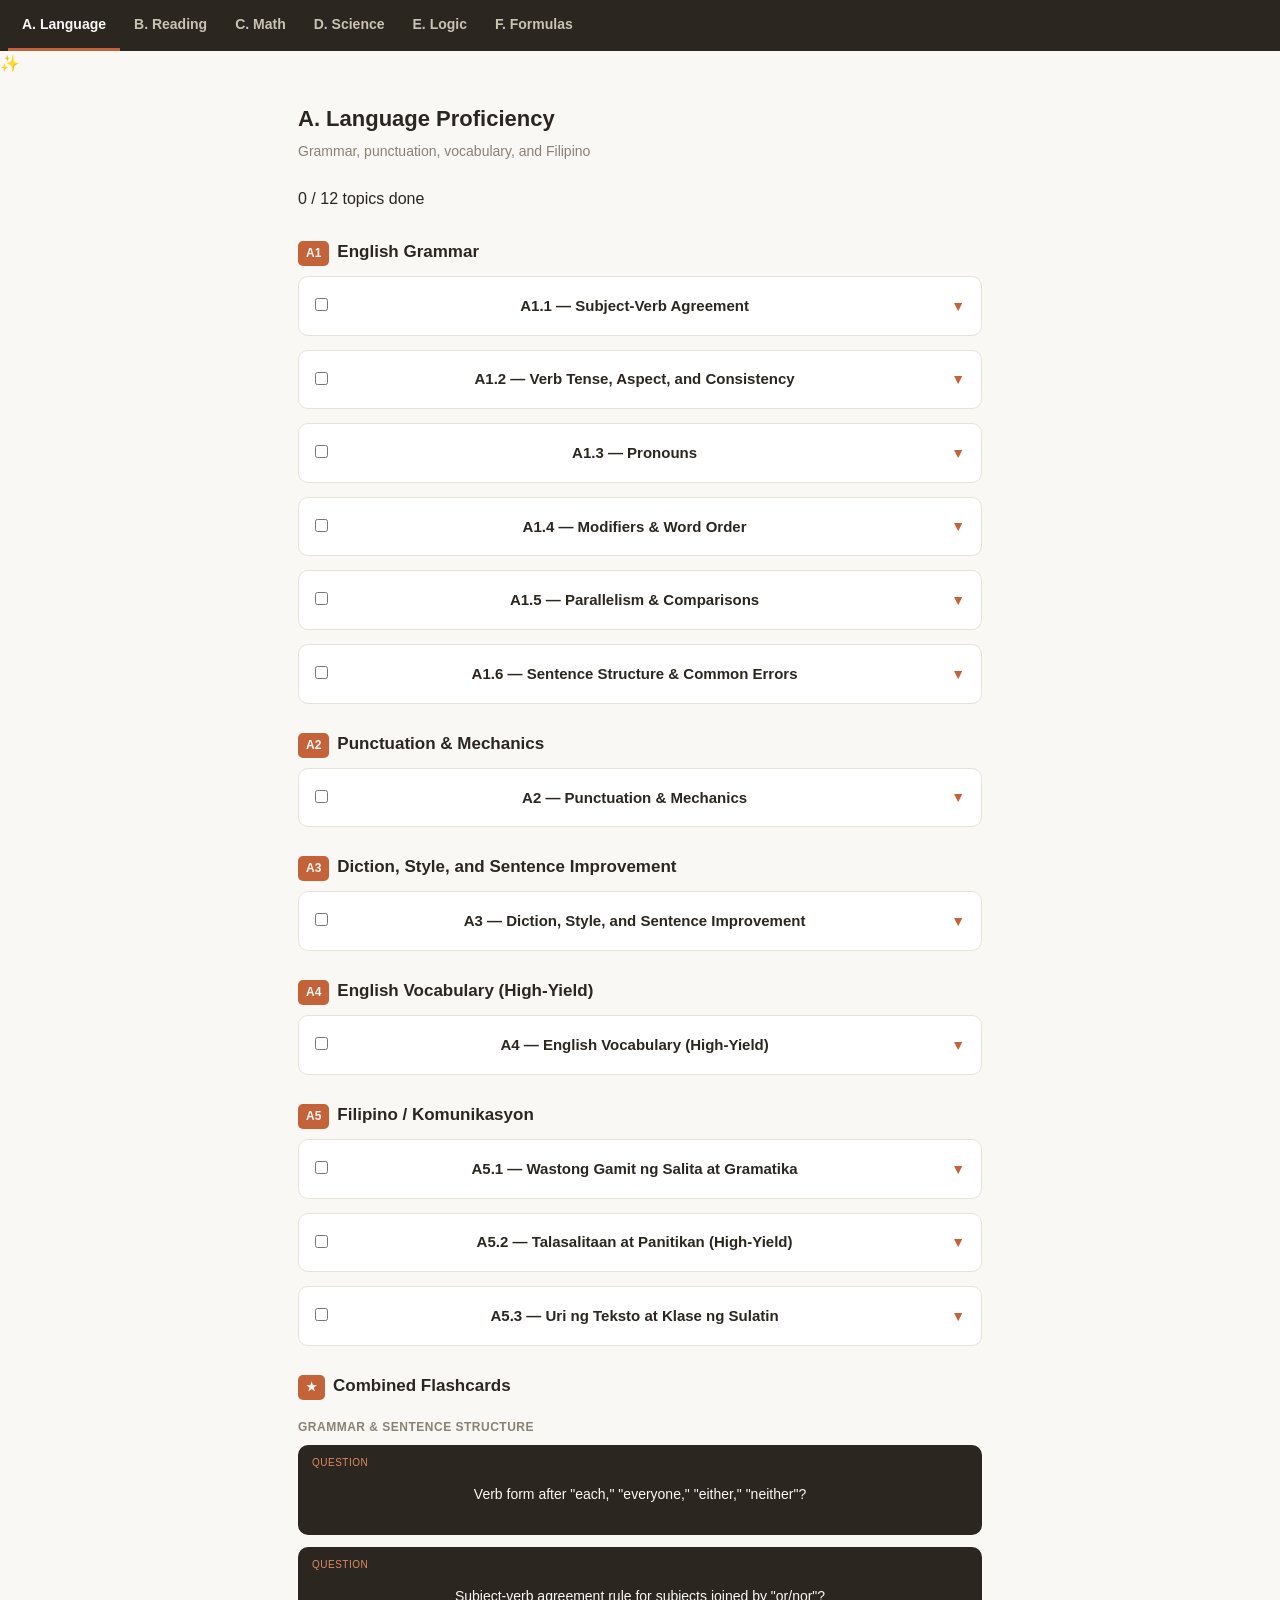
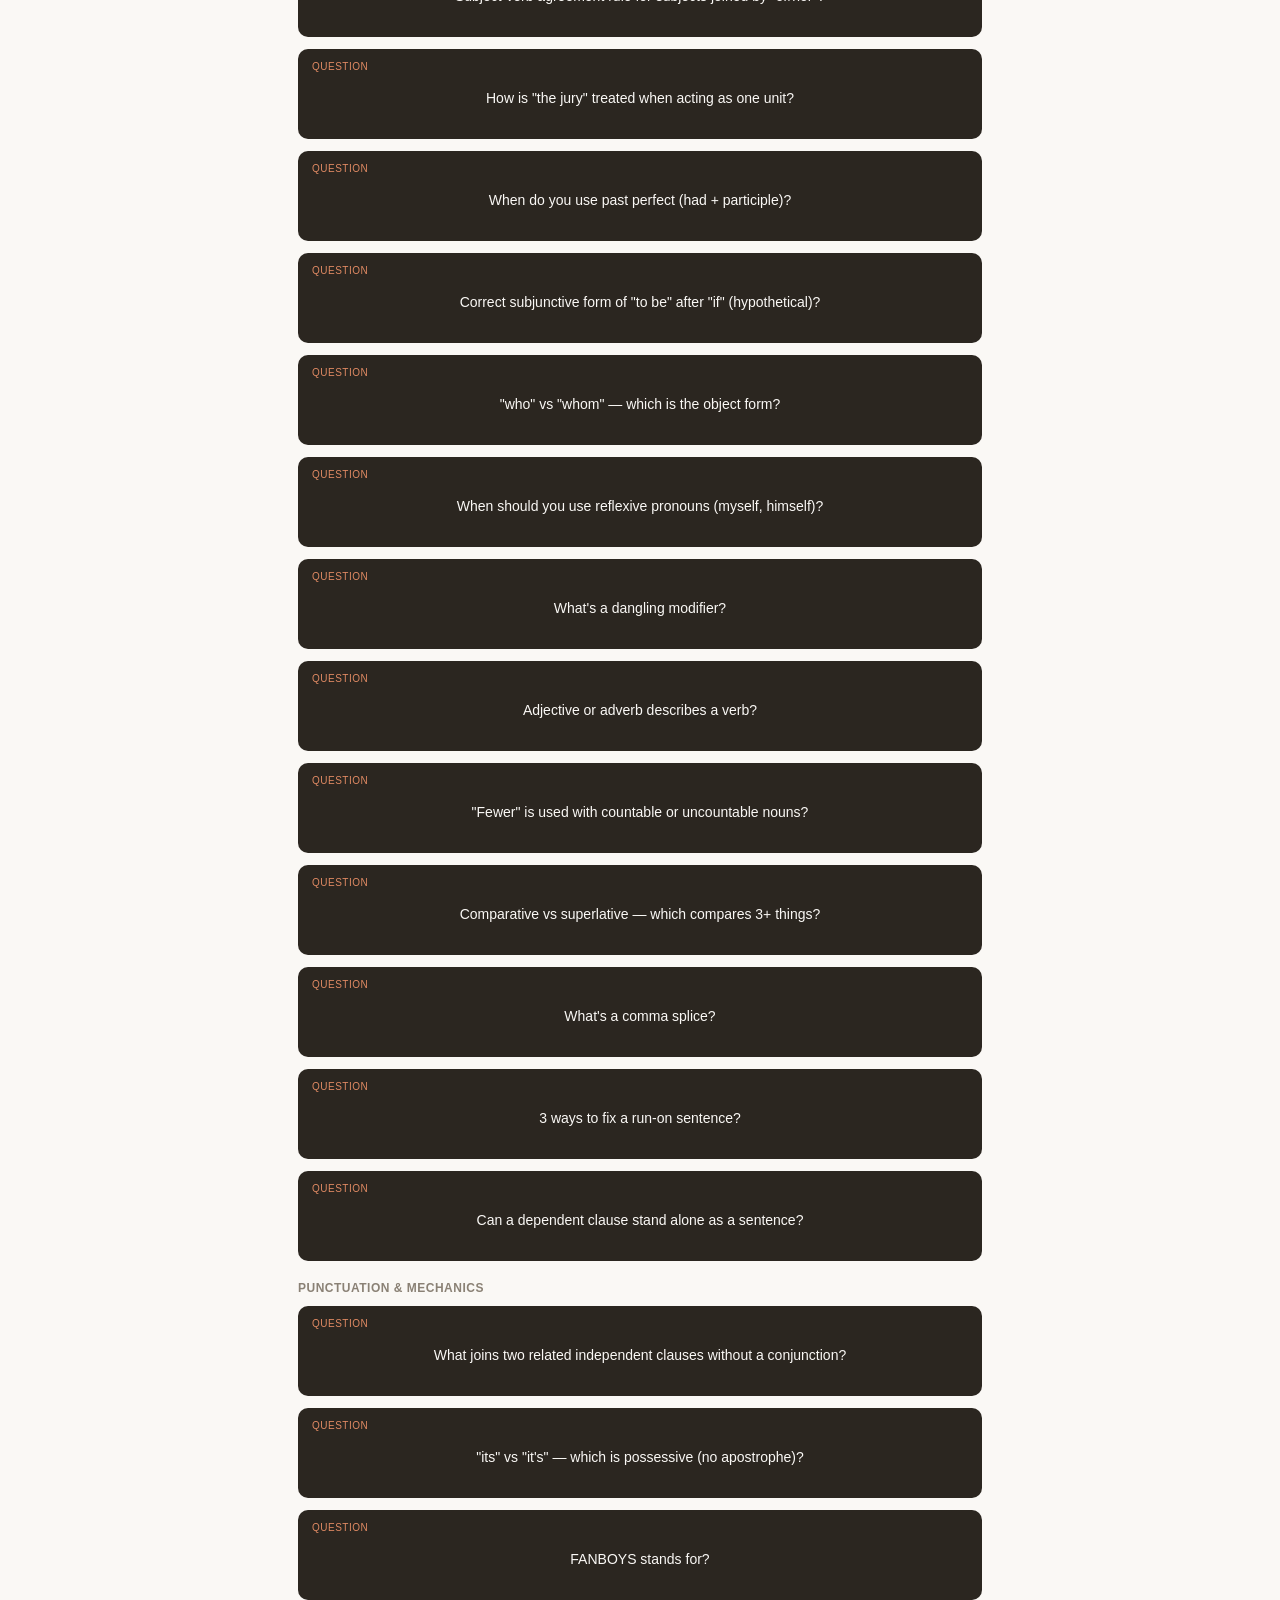
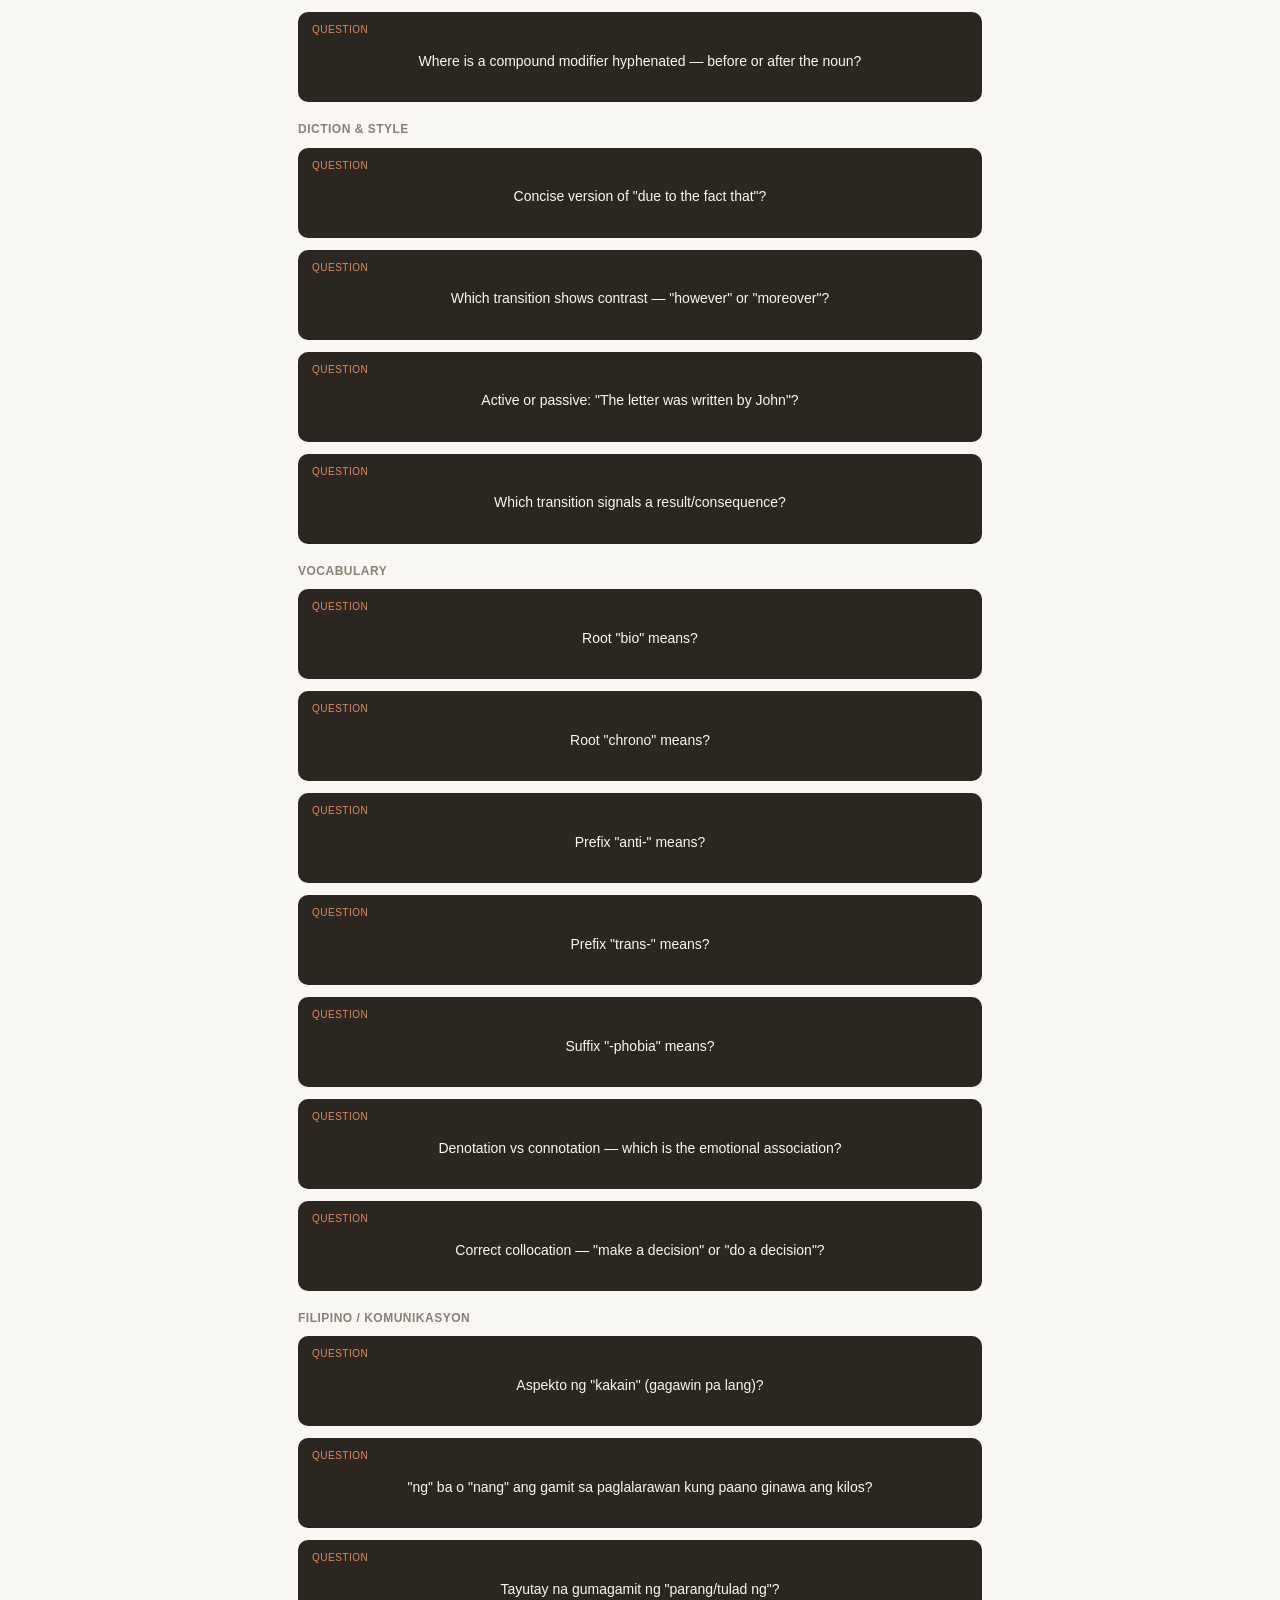
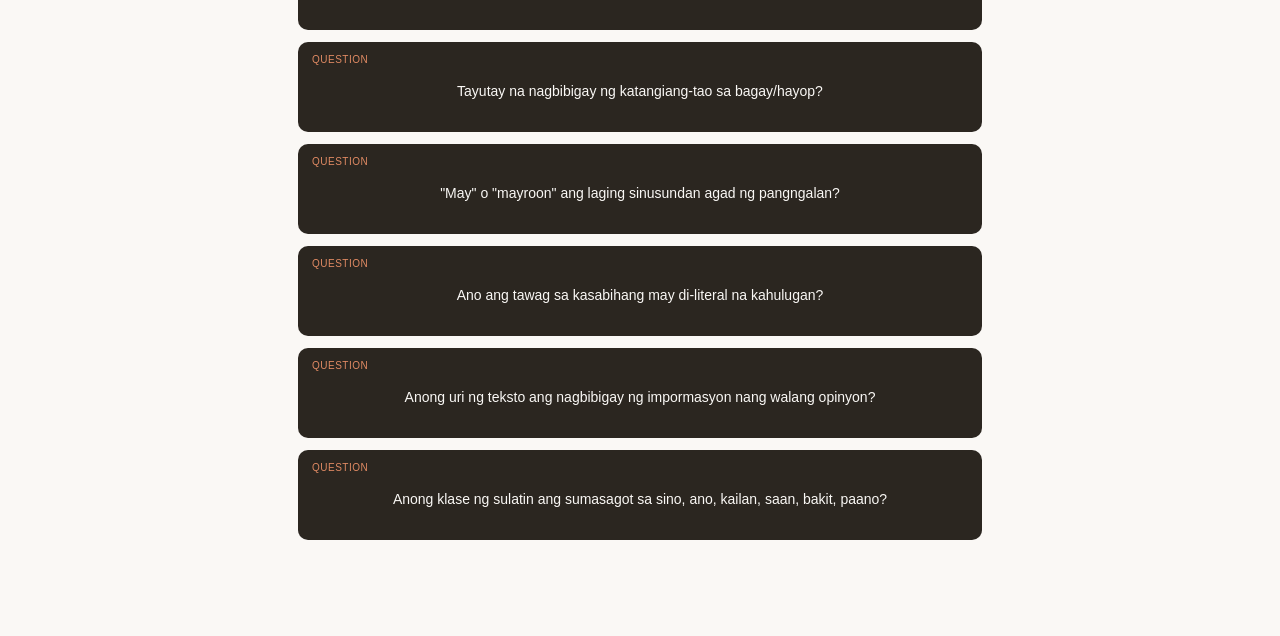
==== commit 522314bc: "Rename index-4.html to index.html" ====
--- a/index.html
+++ b/index.html
@@ -4,259 +4,13 @@
 <meta charset="UTF-8">
 <meta name="viewport" content="width=device-width, initial-scale=1.0">
 <title>UPCAT Reviewer</title>
-<style>
-  * { margin: 0; padding: 0; box-sizing: border-box; }
-
-  body {
-    font-family: -apple-system, "Segoe UI", Roboto, sans-serif;
-    background: #FAF8F5;
-    color: #2B2620;
-    line-height: 1.6;
-    padding-bottom: 60px;
-  }
-
-  nav {
-    position: sticky;
-    top: 0;
-    z-index: 100;
-    background: #2B2620;
-    display: flex;
-    overflow-x: auto;
-    padding: 0 8px;
-  }
-
-  nav button {
-    background: none;
-    border: none;
-    color: #C9C2B5;
-    font-size: 14px;
-    font-weight: 600;
-    padding: 16px 14px;
-    cursor: pointer;
-    white-space: nowrap;
-    border-bottom: 3px solid transparent;
-  }
-
-  nav button.active {
-    color: #FAF8F5;
-    border-bottom: 3px solid #C4623A;
-  }
-
-  section {
-    display: none;
-    max-width: 720px;
-    margin: 0 auto;
-    padding: 24px 18px;
-  }
-
-  section.active { display: block; }
-
-  section h1 { font-size: 22px; margin-bottom: 4px; color: #2B2620; }
-
-  section .section-subtitle { color: #8A8175; font-size: 14px; margin-bottom: 24px; }
-
-  .main-topic-header {
-    display: flex;
-    align-items: baseline;
-    gap: 8px;
-    margin: 26px 0 10px 0;
-  }
-
-  .main-topic-header:first-of-type { margin-top: 4px; }
-
-  .main-topic-header .tag {
-    background: #C4623A;
-    color: #FAF8F5;
-    font-size: 12px;
-    font-weight: 700;
-    padding: 3px 8px;
-    border-radius: 5px;
-  }
-
-  .main-topic-header h2 { font-size: 17px; color: #2B2620; }
-
-  .topic-card {
-    background: #FFFFFF;
-    border: 1px solid #E8E3DA;
-    border-radius: 10px;
-    margin-bottom: 14px;
-    overflow: hidden;
-  }
-
-  .topic-header {
-    display: flex;
-    justify-content: space-between;
-    align-items: center;
-    padding: 16px;
-    cursor: pointer;
-  }
-
-  .topic-header h3 { font-size: 15px; color: #2B2620; }
-
-  .topic-header .chevron {
-    color: #C4623A;
-    transition: transform 0.2s ease;
-    font-size: 14px;
-    flex-shrink: 0;
-    margin-left: 10px;
-  }
-
-  .topic-card.open .chevron { transform: rotate(180deg); }
-
-  .topic-body {
-    display: none;
-    padding: 0 16px 18px 16px;
-    border-top: 1px solid #E8E3DA;
-  }
-
-  .topic-card.open .topic-body { display: block; }
-
-  .subtabs { display: flex; gap: 6px; margin: 14px 0; }
-
-  .subtab-btn {
-    flex: 1;
-    background: #F1EDE6;
-    border: none;
-    border-radius: 6px;
-    padding: 8px;
-    font-size: 12px;
-    font-weight: 600;
-    color: #6B6357;
-    cursor: pointer;
-  }
-
-  .subtab-btn.active { background: #2B2620; color: #FAF8F5; }
-
-  .subtab-panel { display: none; }
-  .subtab-panel.active { display: block; }
-
-  .note-block { margin-bottom: 14px; }
-
-  .note-block .label {
-    font-size: 11px;
-    font-weight: 700;
-    text-transform: uppercase;
-    letter-spacing: 0.5px;
-    color: #C4623A;
-    margin-bottom: 4px;
-  }
-
-  .note-block p, .note-block li { font-size: 14px; color: #3D372E; }
-  .note-block ul { padding-left: 18px; margin-top: 4px; }
-  .note-block .quote {
-    font-style: italic;
-    background: #F8F6F2;
-    padding: 10px;
-    border-left: 3px solid #C4623A;
-    border-radius: 4px;
-  }
-
-  .question {
-    background: #F8F6F2;
-    border-radius: 8px;
-    padding: 12px;
-    margin-bottom: 10px;
-    font-size: 14px;
-  }
-
-  .question .q-text { margin-bottom: 8px; }
-
-  .reveal-btn {
-    background: #FFF;
-    border: 1px solid #C4623A;
-    color: #C4623A;
-    font-size: 12px;
-    font-weight: 600;
-    padding: 6px 10px;
-    border-radius: 6px;
-    cursor: pointer;
-  }
-
-  .answer {
-    display: none;
-    margin-top: 8px;
-    padding-top: 8px;
-    border-top: 1px dashed #DDD6C8;
-    color: #2B6B4F;
-    font-size: 13px;
-  }
-
-  .answer.shown { display: block; }
-
-  .fc-deck { margin-top: 8px; }
-
-  .fc-category {
-    font-size: 12px;
-    font-weight: 700;
-    color: #8A8175;
-    text-transform: uppercase;
-    letter-spacing: 0.5px;
-    margin: 18px 0 8px 0;
-  }
-
-  .flashcard {
-    background: #2B2620;
-    color: #FAF8F5;
-    border-radius: 10px;
-    padding: 26px 18px 18px 18px;
-    min-height: 90px;
-    display: flex;
-    align-items: center;
-    justify-content: center;
-    text-align: center;
-    font-size: 14px;
-    cursor: pointer;
-    margin-bottom: 12px;
-    position: relative;
-  }
-
-  .flashcard .fc-label {
-    position: absolute;
-    top: 10px;
-    left: 14px;
-    font-size: 10px;
-    text-transform: uppercase;
-    color: #E08A63;
-    letter-spacing: 0.5px;
-  }
-
-  .flashcard.showing-answer { background: #C4623A; }
-  .flashcard.showing-answer .fc-label { color: #FFE4D6; }
-
-  .ref-table-wrap { overflow-x: auto; margin-bottom: 20px; }
-
-  .ref-table {
-    width: 100%;
-    border-collapse: collapse;
-    background: #FFF;
-    border-radius: 10px;
-    overflow: hidden;
-    font-size: 13px;
-  }
-
-  .ref-table th {
-    background: #2B2620;
-    color: #FAF8F5;
-    text-align: left;
-    padding: 10px;
-    font-size: 12px;
-  }
-
-  .ref-table td {
-    padding: 10px;
-    border-top: 1px solid #E8E3DA;
-    color: #3D372E;
-  }
-
-  .ref-table tr:nth-child(even) { background: #F8F6F2; }
-
-  section .intro-note {
-    font-size: 13px;
-    color: #8A8175;
-    font-style: italic;
-    margin-bottom: 18px;
-  }
-</style>
+<link rel="stylesheet" href="style.css">
+<link rel="manifest" href="manifest.json">
+<meta name="theme-color" content="#2B2620">
+<meta name="apple-mobile-web-app-capable" content="yes">
+<meta name="apple-mobile-web-app-status-bar-style" content="black-translucent">
+<meta name="apple-mobile-web-app-title" content="UPCAT">
+<link rel="apple-touch-icon" href="icon-192.png">
 </head>
 <body>
 
@@ -269,14 +23,25 @@
     <button onclick="showSection('sectionF', this)">F. Formulas</button>
   </nav>
 
+  <div id="quoteBanner"><span class="quote-emoji">✨</span><span id="quoteText"></span></div>
+
 
   <section id="sectionA" class="active">
     <h1>A. Language Proficiency</h1>
     <p class="section-subtitle">Grammar, punctuation, vocabulary, and Filipino</p>
+    
+    <div class="progress-wrap" data-section-id="sectionA" data-total="12">
+      <div class="progress-bar-track"><div class="progress-bar-fill"></div></div>
+      <div class="progress-label"><span class="progress-count">0</span> / 12 topics done</div>
+    </div>
     <div class="main-topic-header"><span class="tag">A1</span><h2>English Grammar</h2></div>
 
-    <div class="topic-card">
-      <div class="topic-header" onclick="toggleTopic(this)">
+    <div class="topic-card" data-topic-id="A1.1">
+      <div class="topic-header" onclick="toggleTopic(this)">
+        <label class="done-check" onclick="event.stopPropagation()">
+          <input type="checkbox" onchange="toggleDone('A1.1', this)">
+          <span class="checkmark"></span>
+        </label>
         <h3>A1.1 — Subject-Verb Agreement</h3>
         <span class="chevron">▼</span>
       </div>
@@ -346,8 +111,12 @@
       </div>
     </div>
 
-    <div class="topic-card">
-      <div class="topic-header" onclick="toggleTopic(this)">
+    <div class="topic-card" data-topic-id="A1.2">
+      <div class="topic-header" onclick="toggleTopic(this)">
+        <label class="done-check" onclick="event.stopPropagation()">
+          <input type="checkbox" onchange="toggleDone('A1.2', this)">
+          <span class="checkmark"></span>
+        </label>
         <h3>A1.2 — Verb Tense, Aspect, and Consistency</h3>
         <span class="chevron">▼</span>
       </div>
@@ -410,8 +179,12 @@
       </div>
     </div>
 
-    <div class="topic-card">
-      <div class="topic-header" onclick="toggleTopic(this)">
+    <div class="topic-card" data-topic-id="A1.3">
+      <div class="topic-header" onclick="toggleTopic(this)">
+        <label class="done-check" onclick="event.stopPropagation()">
+          <input type="checkbox" onchange="toggleDone('A1.3', this)">
+          <span class="checkmark"></span>
+        </label>
         <h3>A1.3 — Pronouns</h3>
         <span class="chevron">▼</span>
       </div>
@@ -474,8 +247,12 @@
       </div>
     </div>
 
-    <div class="topic-card">
-      <div class="topic-header" onclick="toggleTopic(this)">
+    <div class="topic-card" data-topic-id="A1.4">
+      <div class="topic-header" onclick="toggleTopic(this)">
+        <label class="done-check" onclick="event.stopPropagation()">
+          <input type="checkbox" onchange="toggleDone('A1.4', this)">
+          <span class="checkmark"></span>
+        </label>
         <h3>A1.4 — Modifiers & Word Order</h3>
         <span class="chevron">▼</span>
       </div>
@@ -538,8 +315,12 @@
       </div>
     </div>
 
-    <div class="topic-card">
-      <div class="topic-header" onclick="toggleTopic(this)">
+    <div class="topic-card" data-topic-id="A1.5">
+      <div class="topic-header" onclick="toggleTopic(this)">
+        <label class="done-check" onclick="event.stopPropagation()">
+          <input type="checkbox" onchange="toggleDone('A1.5', this)">
+          <span class="checkmark"></span>
+        </label>
         <h3>A1.5 — Parallelism & Comparisons</h3>
         <span class="chevron">▼</span>
       </div>
@@ -602,8 +383,12 @@
       </div>
     </div>
 
-    <div class="topic-card">
-      <div class="topic-header" onclick="toggleTopic(this)">
+    <div class="topic-card" data-topic-id="A1.6">
+      <div class="topic-header" onclick="toggleTopic(this)">
+        <label class="done-check" onclick="event.stopPropagation()">
+          <input type="checkbox" onchange="toggleDone('A1.6', this)">
+          <span class="checkmark"></span>
+        </label>
         <h3>A1.6 — Sentence Structure & Common Errors</h3>
         <span class="chevron">▼</span>
       </div>
@@ -667,8 +452,12 @@
     </div>
 <div class="main-topic-header"><span class="tag">A2</span><h2>Punctuation & Mechanics</h2></div>
 
-    <div class="topic-card">
-      <div class="topic-header" onclick="toggleTopic(this)">
+    <div class="topic-card" data-topic-id="A2">
+      <div class="topic-header" onclick="toggleTopic(this)">
+        <label class="done-check" onclick="event.stopPropagation()">
+          <input type="checkbox" onchange="toggleDone('A2', this)">
+          <span class="checkmark"></span>
+        </label>
         <h3>A2 — Punctuation & Mechanics</h3>
         <span class="chevron">▼</span>
       </div>
@@ -732,8 +521,12 @@
     </div>
 <div class="main-topic-header"><span class="tag">A3</span><h2>Diction, Style, and Sentence Improvement</h2></div>
 
-    <div class="topic-card">
-      <div class="topic-header" onclick="toggleTopic(this)">
+    <div class="topic-card" data-topic-id="A3">
+      <div class="topic-header" onclick="toggleTopic(this)">
+        <label class="done-check" onclick="event.stopPropagation()">
+          <input type="checkbox" onchange="toggleDone('A3', this)">
+          <span class="checkmark"></span>
+        </label>
         <h3>A3 — Diction, Style, and Sentence Improvement</h3>
         <span class="chevron">▼</span>
       </div>
@@ -797,8 +590,12 @@
     </div>
 <div class="main-topic-header"><span class="tag">A4</span><h2>English Vocabulary (High-Yield)</h2></div>
 
-    <div class="topic-card">
-      <div class="topic-header" onclick="toggleTopic(this)">
+    <div class="topic-card" data-topic-id="A4">
+      <div class="topic-header" onclick="toggleTopic(this)">
+        <label class="done-check" onclick="event.stopPropagation()">
+          <input type="checkbox" onchange="toggleDone('A4', this)">
+          <span class="checkmark"></span>
+        </label>
         <h3>A4 — English Vocabulary (High-Yield)</h3>
         <span class="chevron">▼</span>
       </div>
@@ -863,8 +660,12 @@
     </div>
 <div class="main-topic-header"><span class="tag">A5</span><h2>Filipino / Komunikasyon</h2></div>
 
-    <div class="topic-card">
-      <div class="topic-header" onclick="toggleTopic(this)">
+    <div class="topic-card" data-topic-id="A5.1">
+      <div class="topic-header" onclick="toggleTopic(this)">
+        <label class="done-check" onclick="event.stopPropagation()">
+          <input type="checkbox" onchange="toggleDone('A5.1', this)">
+          <span class="checkmark"></span>
+        </label>
         <h3>A5.1 — Wastong Gamit ng Salita at Gramatika</h3>
         <span class="chevron">▼</span>
       </div>
@@ -927,8 +728,12 @@
       </div>
     </div>
 
-    <div class="topic-card">
-      <div class="topic-header" onclick="toggleTopic(this)">
+    <div class="topic-card" data-topic-id="A5.2">
+      <div class="topic-header" onclick="toggleTopic(this)">
+        <label class="done-check" onclick="event.stopPropagation()">
+          <input type="checkbox" onchange="toggleDone('A5.2', this)">
+          <span class="checkmark"></span>
+        </label>
         <h3>A5.2 — Talasalitaan at Panitikan (High-Yield)</h3>
         <span class="chevron">▼</span>
       </div>
@@ -991,8 +796,12 @@
       </div>
     </div>
 
-    <div class="topic-card">
-      <div class="topic-header" onclick="toggleTopic(this)">
+    <div class="topic-card" data-topic-id="A5.3">
+      <div class="topic-header" onclick="toggleTopic(this)">
+        <label class="done-check" onclick="event.stopPropagation()">
+          <input type="checkbox" onchange="toggleDone('A5.3', this)">
+          <span class="checkmark"></span>
+        </label>
         <h3>A5.3 — Uri ng Teksto at Klase ng Sulatin</h3>
         <span class="chevron">▼</span>
       </div>
@@ -1218,10 +1027,19 @@
   <section id="sectionB">
     <h1>B. Reading Comprehension</h1>
     <p class="section-subtitle">Question types, skimming/scanning, and passage types</p>
+    
+    <div class="progress-wrap" data-section-id="sectionB" data-total="3">
+      <div class="progress-bar-track"><div class="progress-bar-fill"></div></div>
+      <div class="progress-label"><span class="progress-count">0</span> / 3 topics done</div>
+    </div>
     <div class="main-topic-header"><span class="tag">B1</span><h2>Question Types to Master</h2></div>
 
-    <div class="topic-card">
-      <div class="topic-header" onclick="toggleTopic(this)">
+    <div class="topic-card" data-topic-id="B1">
+      <div class="topic-header" onclick="toggleTopic(this)">
+        <label class="done-check" onclick="event.stopPropagation()">
+          <input type="checkbox" onchange="toggleDone('B1', this)">
+          <span class="checkmark"></span>
+        </label>
         <h3>B1 — Question Types to Master</h3>
         <span class="chevron">▼</span>
       </div>
@@ -1313,8 +1131,12 @@
     </div>
 <div class="main-topic-header"><span class="tag">B2</span><h2>Skills & Techniques</h2></div>
 
-    <div class="topic-card">
-      <div class="topic-header" onclick="toggleTopic(this)">
+    <div class="topic-card" data-topic-id="B2">
+      <div class="topic-header" onclick="toggleTopic(this)">
+        <label class="done-check" onclick="event.stopPropagation()">
+          <input type="checkbox" onchange="toggleDone('B2', this)">
+          <span class="checkmark"></span>
+        </label>
         <h3>B2 — Skills & Techniques</h3>
         <span class="chevron">▼</span>
       </div>
@@ -1390,8 +1212,12 @@
     </div>
 <div class="main-topic-header"><span class="tag">B3</span><h2>Passage Types to Practice</h2></div>
 
-    <div class="topic-card">
-      <div class="topic-header" onclick="toggleTopic(this)">
+    <div class="topic-card" data-topic-id="B3">
+      <div class="topic-header" onclick="toggleTopic(this)">
+        <label class="done-check" onclick="event.stopPropagation()">
+          <input type="checkbox" onchange="toggleDone('B3', this)">
+          <span class="checkmark"></span>
+        </label>
         <h3>B3 — Passage Types to Practice</h3>
         <span class="chevron">▼</span>
       </div>
@@ -1514,10 +1340,19 @@
   <section id="sectionC">
     <h1>C. Mathematics</h1>
     <p class="section-subtitle">Number sense, algebra, geometry, statistics, and word problems</p>
+    
+    <div class="progress-wrap" data-section-id="sectionC" data-total="11">
+      <div class="progress-bar-track"><div class="progress-bar-fill"></div></div>
+      <div class="progress-label"><span class="progress-count">0</span> / 11 topics done</div>
+    </div>
     <div class="main-topic-header"><span class="tag">C1</span><h2>Number Sense & Arithmetic</h2></div>
 
-    <div class="topic-card">
-      <div class="topic-header" onclick="toggleTopic(this)">
+    <div class="topic-card" data-topic-id="C1">
+      <div class="topic-header" onclick="toggleTopic(this)">
+        <label class="done-check" onclick="event.stopPropagation()">
+          <input type="checkbox" onchange="toggleDone('C1', this)">
+          <span class="checkmark"></span>
+        </label>
         <h3>C1 — Number Sense & Arithmetic</h3>
         <span class="chevron">▼</span>
       </div>
@@ -1589,8 +1424,12 @@
     </div>
 <div class="main-topic-header"><span class="tag">C2</span><h2>Algebra Core</h2></div>
 
-    <div class="topic-card">
-      <div class="topic-header" onclick="toggleTopic(this)">
+    <div class="topic-card" data-topic-id="C2.1">
+      <div class="topic-header" onclick="toggleTopic(this)">
+        <label class="done-check" onclick="event.stopPropagation()">
+          <input type="checkbox" onchange="toggleDone('C2.1', this)">
+          <span class="checkmark"></span>
+        </label>
         <h3>C2.1 — Algebra — Expressions, Equations, and Inequalities</h3>
         <span class="chevron">▼</span>
       </div>
@@ -1656,8 +1495,12 @@
       </div>
     </div>
 
-    <div class="topic-card">
-      <div class="topic-header" onclick="toggleTopic(this)">
+    <div class="topic-card" data-topic-id="C2.2">
+      <div class="topic-header" onclick="toggleTopic(this)">
+        <label class="done-check" onclick="event.stopPropagation()">
+          <input type="checkbox" onchange="toggleDone('C2.2', this)">
+          <span class="checkmark"></span>
+        </label>
         <h3>C2.2 — Functions and Linear Equations</h3>
         <span class="chevron">▼</span>
       </div>
@@ -1720,8 +1563,12 @@
       </div>
     </div>
 
-    <div class="topic-card">
-      <div class="topic-header" onclick="toggleTopic(this)">
+    <div class="topic-card" data-topic-id="C2.3">
+      <div class="topic-header" onclick="toggleTopic(this)">
+        <label class="done-check" onclick="event.stopPropagation()">
+          <input type="checkbox" onchange="toggleDone('C2.3', this)">
+          <span class="checkmark"></span>
+        </label>
         <h3>C2.3 — Polynomials, Factoring, and Quadratics</h3>
         <span class="chevron">▼</span>
       </div>
@@ -1789,8 +1636,12 @@
       </div>
     </div>
 
-    <div class="topic-card">
-      <div class="topic-header" onclick="toggleTopic(this)">
+    <div class="topic-card" data-topic-id="C2.4">
+      <div class="topic-header" onclick="toggleTopic(this)">
+        <label class="done-check" onclick="event.stopPropagation()">
+          <input type="checkbox" onchange="toggleDone('C2.4', this)">
+          <span class="checkmark"></span>
+        </label>
         <h3>C2.4 — Rational, Exponential, and Logarithmic Basics</h3>
         <span class="chevron">▼</span>
       </div>
@@ -1853,8 +1704,12 @@
       </div>
     </div>
 
-    <div class="topic-card">
-      <div class="topic-header" onclick="toggleTopic(this)">
+    <div class="topic-card" data-topic-id="C2.5">
+      <div class="topic-header" onclick="toggleTopic(this)">
+        <label class="done-check" onclick="event.stopPropagation()">
+          <input type="checkbox" onchange="toggleDone('C2.5', this)">
+          <span class="checkmark"></span>
+        </label>
         <h3>C2.5 — Sequences and Variation</h3>
         <span class="chevron">▼</span>
       </div>
@@ -1917,8 +1772,12 @@
     </div>
 <div class="main-topic-header"><span class="tag">C3</span><h2>Geometry & Measurement</h2></div>
 
-    <div class="topic-card">
-      <div class="topic-header" onclick="toggleTopic(this)">
+    <div class="topic-card" data-topic-id="C3.1">
+      <div class="topic-header" onclick="toggleTopic(this)">
+        <label class="done-check" onclick="event.stopPropagation()">
+          <input type="checkbox" onchange="toggleDone('C3.1', this)">
+          <span class="checkmark"></span>
+        </label>
         <h3>C3.1 — Angles and Triangles</h3>
         <span class="chevron">▼</span>
       </div>
@@ -1984,8 +1843,12 @@
       </div>
     </div>
 
-    <div class="topic-card">
-      <div class="topic-header" onclick="toggleTopic(this)">
+    <div class="topic-card" data-topic-id="C3.2">
+      <div class="topic-header" onclick="toggleTopic(this)">
+        <label class="done-check" onclick="event.stopPropagation()">
+          <input type="checkbox" onchange="toggleDone('C3.2', this)">
+          <span class="checkmark"></span>
+        </label>
         <h3>C3.2 — Polygons and Quadrilaterals</h3>
         <span class="chevron">▼</span>
       </div>
@@ -2051,8 +1914,12 @@
       </div>
     </div>
 
-    <div class="topic-card">
-      <div class="topic-header" onclick="toggleTopic(this)">
+    <div class="topic-card" data-topic-id="C3.3">
+      <div class="topic-header" onclick="toggleTopic(this)">
+        <label class="done-check" onclick="event.stopPropagation()">
+          <input type="checkbox" onchange="toggleDone('C3.3', this)">
+          <span class="checkmark"></span>
+        </label>
         <h3>C3.3 — Circles, Coordinate Geometry, and Solid Geometry</h3>
         <span class="chevron">▼</span>
       </div>
@@ -2123,8 +1990,12 @@
     </div>
 <div class="main-topic-header"><span class="tag">C4</span><h2>Statistics, Probability, and Data</h2></div>
 
-    <div class="topic-card">
-      <div class="topic-header" onclick="toggleTopic(this)">
+    <div class="topic-card" data-topic-id="C4">
+      <div class="topic-header" onclick="toggleTopic(this)">
+        <label class="done-check" onclick="event.stopPropagation()">
+          <input type="checkbox" onchange="toggleDone('C4', this)">
+          <span class="checkmark"></span>
+        </label>
         <h3>C4 — Statistics, Probability, and Data</h3>
         <span class="chevron">▼</span>
       </div>
@@ -2192,8 +2063,12 @@
     </div>
 <div class="main-topic-header"><span class="tag">C5</span><h2>Common Word Problems</h2></div>
 
-    <div class="topic-card">
-      <div class="topic-header" onclick="toggleTopic(this)">
+    <div class="topic-card" data-topic-id="C5">
+      <div class="topic-header" onclick="toggleTopic(this)">
+        <label class="done-check" onclick="event.stopPropagation()">
+          <input type="checkbox" onchange="toggleDone('C5', this)">
+          <span class="checkmark"></span>
+        </label>
         <h3>C5 — Common Word Problems</h3>
         <span class="chevron">▼</span>
       </div>
@@ -2358,10 +2233,19 @@
   <section id="sectionD">
     <h1>D. Science</h1>
     <p class="section-subtitle">Scientific method, biology, chemistry, physics, and earth science</p>
+    
+    <div class="progress-wrap" data-section-id="sectionD" data-total="12">
+      <div class="progress-bar-track"><div class="progress-bar-fill"></div></div>
+      <div class="progress-label"><span class="progress-count">0</span> / 12 topics done</div>
+    </div>
     <div class="main-topic-header"><span class="tag">D0</span><h2>Scientific Thinking & Skills</h2></div>
 
-    <div class="topic-card">
-      <div class="topic-header" onclick="toggleTopic(this)">
+    <div class="topic-card" data-topic-id="D0">
+      <div class="topic-header" onclick="toggleTopic(this)">
+        <label class="done-check" onclick="event.stopPropagation()">
+          <input type="checkbox" onchange="toggleDone('D0', this)">
+          <span class="checkmark"></span>
+        </label>
         <h3>D0 — Scientific Thinking & Skills</h3>
         <span class="chevron">▼</span>
       </div>
@@ -2428,8 +2312,12 @@
     </div>
 <div class="main-topic-header"><span class="tag">D1</span><h2>Biology</h2></div>
 
-    <div class="topic-card">
-      <div class="topic-header" onclick="toggleTopic(this)">
+    <div class="topic-card" data-topic-id="D1.1">
+      <div class="topic-header" onclick="toggleTopic(this)">
+        <label class="done-check" onclick="event.stopPropagation()">
+          <input type="checkbox" onchange="toggleDone('D1.1', this)">
+          <span class="checkmark"></span>
+        </label>
         <h3>D1.1 — Biology — Cells and Life Processes</h3>
         <span class="chevron">▼</span>
       </div>
@@ -2493,8 +2381,12 @@
       </div>
     </div>
 
-    <div class="topic-card">
-      <div class="topic-header" onclick="toggleTopic(this)">
+    <div class="topic-card" data-topic-id="D1.2">
+      <div class="topic-header" onclick="toggleTopic(this)">
+        <label class="done-check" onclick="event.stopPropagation()">
+          <input type="checkbox" onchange="toggleDone('D1.2', this)">
+          <span class="checkmark"></span>
+        </label>
         <h3>D1.2 — Biology — Genetics and Evolution</h3>
         <span class="chevron">▼</span>
       </div>
@@ -2558,8 +2450,12 @@
       </div>
     </div>
 
-    <div class="topic-card">
-      <div class="topic-header" onclick="toggleTopic(this)">
+    <div class="topic-card" data-topic-id="D1.3">
+      <div class="topic-header" onclick="toggleTopic(this)">
+        <label class="done-check" onclick="event.stopPropagation()">
+          <input type="checkbox" onchange="toggleDone('D1.3', this)">
+          <span class="checkmark"></span>
+        </label>
         <h3>D1.3 — Biology — Human Body Systems</h3>
         <span class="chevron">▼</span>
       </div>
@@ -2625,8 +2521,12 @@
       </div>
     </div>
 
-    <div class="topic-card">
-      <div class="topic-header" onclick="toggleTopic(this)">
+    <div class="topic-card" data-topic-id="D1.4">
+      <div class="topic-header" onclick="toggleTopic(this)">
+        <label class="done-check" onclick="event.stopPropagation()">
+          <input type="checkbox" onchange="toggleDone('D1.4', this)">
+          <span class="checkmark"></span>
+        </label>
         <h3>D1.4 — Biology — Ecology</h3>
         <span class="chevron">▼</span>
       </div>
@@ -2692,8 +2592,12 @@
     </div>
 <div class="main-topic-header"><span class="tag">D2</span><h2>Chemistry</h2></div>
 
-    <div class="topic-card">
-      <div class="topic-header" onclick="toggleTopic(this)">
+    <div class="topic-card" data-topic-id="D2.1">
+      <div class="topic-header" onclick="toggleTopic(this)">
+        <label class="done-check" onclick="event.stopPropagation()">
+          <input type="checkbox" onchange="toggleDone('D2.1', this)">
+          <span class="checkmark"></span>
+        </label>
         <h3>D2.1 — Chemistry — Matter, Atomic Structure, and the Periodic Table</h3>
         <span class="chevron">▼</span>
       </div>
@@ -2757,8 +2661,12 @@
       </div>
     </div>
 
-    <div class="topic-card">
-      <div class="topic-header" onclick="toggleTopic(this)">
+    <div class="topic-card" data-topic-id="D2.2">
+      <div class="topic-header" onclick="toggleTopic(this)">
+        <label class="done-check" onclick="event.stopPropagation()">
+          <input type="checkbox" onchange="toggleDone('D2.2', this)">
+          <span class="checkmark"></span>
+        </label>
         <h3>D2.2 — Chemistry — Bonding and Reactions</h3>
         <span class="chevron">▼</span>
       </div>
@@ -2820,8 +2728,12 @@
       </div>
     </div>
 
-    <div class="topic-card">
-      <div class="topic-header" onclick="toggleTopic(this)">
+    <div class="topic-card" data-topic-id="D2.3">
+      <div class="topic-header" onclick="toggleTopic(this)">
+        <label class="done-check" onclick="event.stopPropagation()">
+          <input type="checkbox" onchange="toggleDone('D2.3', this)">
+          <span class="checkmark"></span>
+        </label>
         <h3>D2.3 — Chemistry — Acids, Bases, and Solutions</h3>
         <span class="chevron">▼</span>
       </div>
@@ -2887,8 +2799,12 @@
     </div>
 <div class="main-topic-header"><span class="tag">D3</span><h2>Physics</h2></div>
 
-    <div class="topic-card">
-      <div class="topic-header" onclick="toggleTopic(this)">
+    <div class="topic-card" data-topic-id="D3.1">
+      <div class="topic-header" onclick="toggleTopic(this)">
+        <label class="done-check" onclick="event.stopPropagation()">
+          <input type="checkbox" onchange="toggleDone('D3.1', this)">
+          <span class="checkmark"></span>
+        </label>
         <h3>D3.1 — Physics — Motion and Forces</h3>
         <span class="chevron">▼</span>
       </div>
@@ -2955,8 +2871,12 @@
       </div>
     </div>
 
-    <div class="topic-card">
-      <div class="topic-header" onclick="toggleTopic(this)">
+    <div class="topic-card" data-topic-id="D3.2">
+      <div class="topic-header" onclick="toggleTopic(this)">
+        <label class="done-check" onclick="event.stopPropagation()">
+          <input type="checkbox" onchange="toggleDone('D3.2', this)">
+          <span class="checkmark"></span>
+        </label>
         <h3>D3.2 — Physics — Energy, Work, Power, and Simple Machines</h3>
         <span class="chevron">▼</span>
       </div>
@@ -3019,8 +2939,12 @@
       </div>
     </div>
 
-    <div class="topic-card">
-      <div class="topic-header" onclick="toggleTopic(this)">
+    <div class="topic-card" data-topic-id="D3.3">
+      <div class="topic-header" onclick="toggleTopic(this)">
+        <label class="done-check" onclick="event.stopPropagation()">
+          <input type="checkbox" onchange="toggleDone('D3.3', this)">
+          <span class="checkmark"></span>
+        </label>
         <h3>D3.3 — Physics — Waves, Light, Sound, Electricity, and Magnetism</h3>
         <span class="chevron">▼</span>
       </div>
@@ -3088,8 +3012,12 @@
     </div>
 <div class="main-topic-header"><span class="tag">D4</span><h2>Earth and Space Science</h2></div>
 
-    <div class="topic-card">
-      <div class="topic-header" onclick="toggleTopic(this)">
+    <div class="topic-card" data-topic-id="D4">
+      <div class="topic-header" onclick="toggleTopic(this)">
+        <label class="done-check" onclick="event.stopPropagation()">
+          <input type="checkbox" onchange="toggleDone('D4', this)">
+          <span class="checkmark"></span>
+        </label>
         <h3>D4 — Earth and Space Science</h3>
         <span class="chevron">▼</span>
       </div>
@@ -3285,10 +3213,19 @@
   <section id="sectionE">
     <h1>E. Logic & Test Strategy</h1>
     <p class="section-subtitle">Reasoning skills and test-day habits</p>
+    
+    <div class="progress-wrap" data-section-id="sectionE" data-total="2">
+      <div class="progress-bar-track"><div class="progress-bar-fill"></div></div>
+      <div class="progress-label"><span class="progress-count">0</span> / 2 topics done</div>
+    </div>
     <div class="main-topic-header"><span class="tag">E1</span><h2>Reasoning Skills</h2></div>
 
-    <div class="topic-card">
-      <div class="topic-header" onclick="toggleTopic(this)">
+    <div class="topic-card" data-topic-id="E1">
+      <div class="topic-header" onclick="toggleTopic(this)">
+        <label class="done-check" onclick="event.stopPropagation()">
+          <input type="checkbox" onchange="toggleDone('E1', this)">
+          <span class="checkmark"></span>
+        </label>
         <h3>E1 — Reasoning Skills</h3>
         <span class="chevron">▼</span>
       </div>
@@ -3367,8 +3304,12 @@
     </div>
 <div class="main-topic-header"><span class="tag">E2</span><h2>Test-Taking Checklist</h2></div>
 
-    <div class="topic-card">
-      <div class="topic-header" onclick="toggleTopic(this)">
+    <div class="topic-card" data-topic-id="E2">
+      <div class="topic-header" onclick="toggleTopic(this)">
+        <label class="done-check" onclick="event.stopPropagation()">
+          <input type="checkbox" onchange="toggleDone('E2', this)">
+          <span class="checkmark"></span>
+        </label>
         <h3>E2 — Test-Taking Checklist</h3>
         <span class="chevron">▼</span>
       </div>
@@ -3505,55 +3446,14 @@
     </div>
   </section>
 
+  <div id="toast"></div>
+
+<script src="script.js"></script>
 <script>
-  function showSection(sectionId, btn) {
-    document.querySelectorAll('section').forEach(function(sec) {
-      sec.classList.remove('active');
+  if ('serviceWorker' in navigator) {
+    window.addEventListener('load', function() {
+      navigator.serviceWorker.register('./service-worker.js');
     });
-    document.getElementById(sectionId).classList.add('active');
-    document.querySelectorAll('nav button').forEach(function(b) {
-      b.classList.remove('active');
-    });
-    btn.classList.add('active');
-    window.scrollTo(0, 0);
-  }
-
-  function toggleTopic(headerEl) {
-    var card = headerEl.parentElement;
-    card.classList.toggle('open');
-  }
-
-  function showSubtab(btn, panelName) {
-    var topicBody = btn.closest('.topic-body');
-    topicBody.querySelectorAll('.subtab-btn').forEach(function(b) {
-      b.classList.remove('active');
-    });
-    topicBody.querySelectorAll('.subtab-panel').forEach(function(p) {
-      p.classList.remove('active');
-    });
-    btn.classList.add('active');
-    topicBody.querySelector('[data-panel="' + panelName + '"]').classList.add('active');
-  }
-
-  function toggleAnswer(btn) {
-    var answerEl = btn.nextElementSibling;
-    answerEl.classList.toggle('shown');
-    btn.textContent = answerEl.classList.contains('shown') ? 'Hide Answer' : 'Show Answer';
-  }
-
-  // Flashcard flip: swaps the visible text between the question (data-q)
-  // and the answer (data-a) stored on the element itself.
-  function flipCard(cardEl) {
-    var showingAnswer = cardEl.classList.toggle('showing-answer');
-    var label = cardEl.querySelector('.fc-label');
-    var contentEl = cardEl.querySelector('.fc-content');
-    if (showingAnswer) {
-      label.textContent = 'Answer';
-      contentEl.innerHTML = cardEl.getAttribute('data-a');
-    } else {
-      label.textContent = 'Question';
-      contentEl.innerHTML = cardEl.getAttribute('data-q');
-    }
   }
 </script>
 
--- a/style.css
+++ b/style.css
@@ -0,0 +1,251 @@
+* { margin: 0; padding: 0; box-sizing: border-box; }
+
+  body {
+    font-family: -apple-system, "Segoe UI", Roboto, sans-serif;
+    background: #FAF8F5;
+    color: #2B2620;
+    line-height: 1.6;
+    padding-bottom: 60px;
+  }
+
+  nav {
+    position: sticky;
+    top: 0;
+    z-index: 100;
+    background: #2B2620;
+    display: flex;
+    overflow-x: auto;
+    padding: 0 8px;
+  }
+
+  nav button {
+    background: none;
+    border: none;
+    color: #C9C2B5;
+    font-size: 14px;
+    font-weight: 600;
+    padding: 16px 14px;
+    cursor: pointer;
+    white-space: nowrap;
+    border-bottom: 3px solid transparent;
+  }
+
+  nav button.active {
+    color: #FAF8F5;
+    border-bottom: 3px solid #C4623A;
+  }
+
+  section {
+    display: none;
+    max-width: 720px;
+    margin: 0 auto;
+    padding: 24px 18px;
+  }
+
+  section.active { display: block; }
+
+  section h1 { font-size: 22px; margin-bottom: 4px; color: #2B2620; }
+
+  section .section-subtitle { color: #8A8175; font-size: 14px; margin-bottom: 24px; }
+
+  .main-topic-header {
+    display: flex;
+    align-items: baseline;
+    gap: 8px;
+    margin: 26px 0 10px 0;
+  }
+
+  .main-topic-header:first-of-type { margin-top: 4px; }
+
+  .main-topic-header .tag {
+    background: #C4623A;
+    color: #FAF8F5;
+    font-size: 12px;
+    font-weight: 700;
+    padding: 3px 8px;
+    border-radius: 5px;
+  }
+
+  .main-topic-header h2 { font-size: 17px; color: #2B2620; }
+
+  .topic-card {
+    background: #FFFFFF;
+    border: 1px solid #E8E3DA;
+    border-radius: 10px;
+    margin-bottom: 14px;
+    overflow: hidden;
+  }
+
+  .topic-header {
+    display: flex;
+    justify-content: space-between;
+    align-items: center;
+    padding: 16px;
+    cursor: pointer;
+  }
+
+  .topic-header h3 { font-size: 15px; color: #2B2620; }
+
+  .topic-header .chevron {
+    color: #C4623A;
+    transition: transform 0.2s ease;
+    font-size: 14px;
+    flex-shrink: 0;
+    margin-left: 10px;
+  }
+
+  .topic-card.open .chevron { transform: rotate(180deg); }
+
+  .topic-body {
+    display: none;
+    padding: 0 16px 18px 16px;
+    border-top: 1px solid #E8E3DA;
+  }
+
+  .topic-card.open .topic-body { display: block; }
+
+  .subtabs { display: flex; gap: 6px; margin: 14px 0; }
+
+  .subtab-btn {
+    flex: 1;
+    background: #F1EDE6;
+    border: none;
+    border-radius: 6px;
+    padding: 8px;
+    font-size: 12px;
+    font-weight: 600;
+    color: #6B6357;
+    cursor: pointer;
+  }
+
+  .subtab-btn.active { background: #2B2620; color: #FAF8F5; }
+
+  .subtab-panel { display: none; }
+  .subtab-panel.active { display: block; }
+
+  .note-block { margin-bottom: 14px; }
+
+  .note-block .label {
+    font-size: 11px;
+    font-weight: 700;
+    text-transform: uppercase;
+    letter-spacing: 0.5px;
+    color: #C4623A;
+    margin-bottom: 4px;
+  }
+
+  .note-block p, .note-block li { font-size: 14px; color: #3D372E; }
+  .note-block ul { padding-left: 18px; margin-top: 4px; }
+  .note-block .quote {
+    font-style: italic;
+    background: #F8F6F2;
+    padding: 10px;
+    border-left: 3px solid #C4623A;
+    border-radius: 4px;
+  }
+
+  .question {
+    background: #F8F6F2;
+    border-radius: 8px;
+    padding: 12px;
+    margin-bottom: 10px;
+    font-size: 14px;
+  }
+
+  .question .q-text { margin-bottom: 8px; }
+
+  .reveal-btn {
+    background: #FFF;
+    border: 1px solid #C4623A;
+    color: #C4623A;
+    font-size: 12px;
+    font-weight: 600;
+    padding: 6px 10px;
+    border-radius: 6px;
+    cursor: pointer;
+  }
+
+  .answer {
+    display: none;
+    margin-top: 8px;
+    padding-top: 8px;
+    border-top: 1px dashed #DDD6C8;
+    color: #2B6B4F;
+    font-size: 13px;
+  }
+
+  .answer.shown { display: block; }
+
+  .fc-deck { margin-top: 8px; }
+
+  .fc-category {
+    font-size: 12px;
+    font-weight: 700;
+    color: #8A8175;
+    text-transform: uppercase;
+    letter-spacing: 0.5px;
+    margin: 18px 0 8px 0;
+  }
+
+  .flashcard {
+    background: #2B2620;
+    color: #FAF8F5;
+    border-radius: 10px;
+    padding: 26px 18px 18px 18px;
+    min-height: 90px;
+    display: flex;
+    align-items: center;
+    justify-content: center;
+    text-align: center;
+    font-size: 14px;
+    cursor: pointer;
+    margin-bottom: 12px;
+    position: relative;
+  }
+
+  .flashcard .fc-label {
+    position: absolute;
+    top: 10px;
+    left: 14px;
+    font-size: 10px;
+    text-transform: uppercase;
+    color: #E08A63;
+    letter-spacing: 0.5px;
+  }
+
+  .flashcard.showing-answer { background: #C4623A; }
+  .flashcard.showing-answer .fc-label { color: #FFE4D6; }
+
+  .ref-table-wrap { overflow-x: auto; margin-bottom: 20px; }
+
+  .ref-table {
+    width: 100%;
+    border-collapse: collapse;
+    background: #FFF;
+    border-radius: 10px;
+    overflow: hidden;
+    font-size: 13px;
+  }
+
+  .ref-table th {
+    background: #2B2620;
+    color: #FAF8F5;
+    text-align: left;
+    padding: 10px;
+    font-size: 12px;
+  }
+
+  .ref-table td {
+    padding: 10px;
+    border-top: 1px solid #E8E3DA;
+    color: #3D372E;
+  }
+
+  .ref-table tr:nth-child(even) { background: #F8F6F2; }
+
+  section .intro-note {
+    font-size: 13px;
+    color: #8A8175;
+    font-style: italic;
+    margin-bottom: 18px;
+  }
